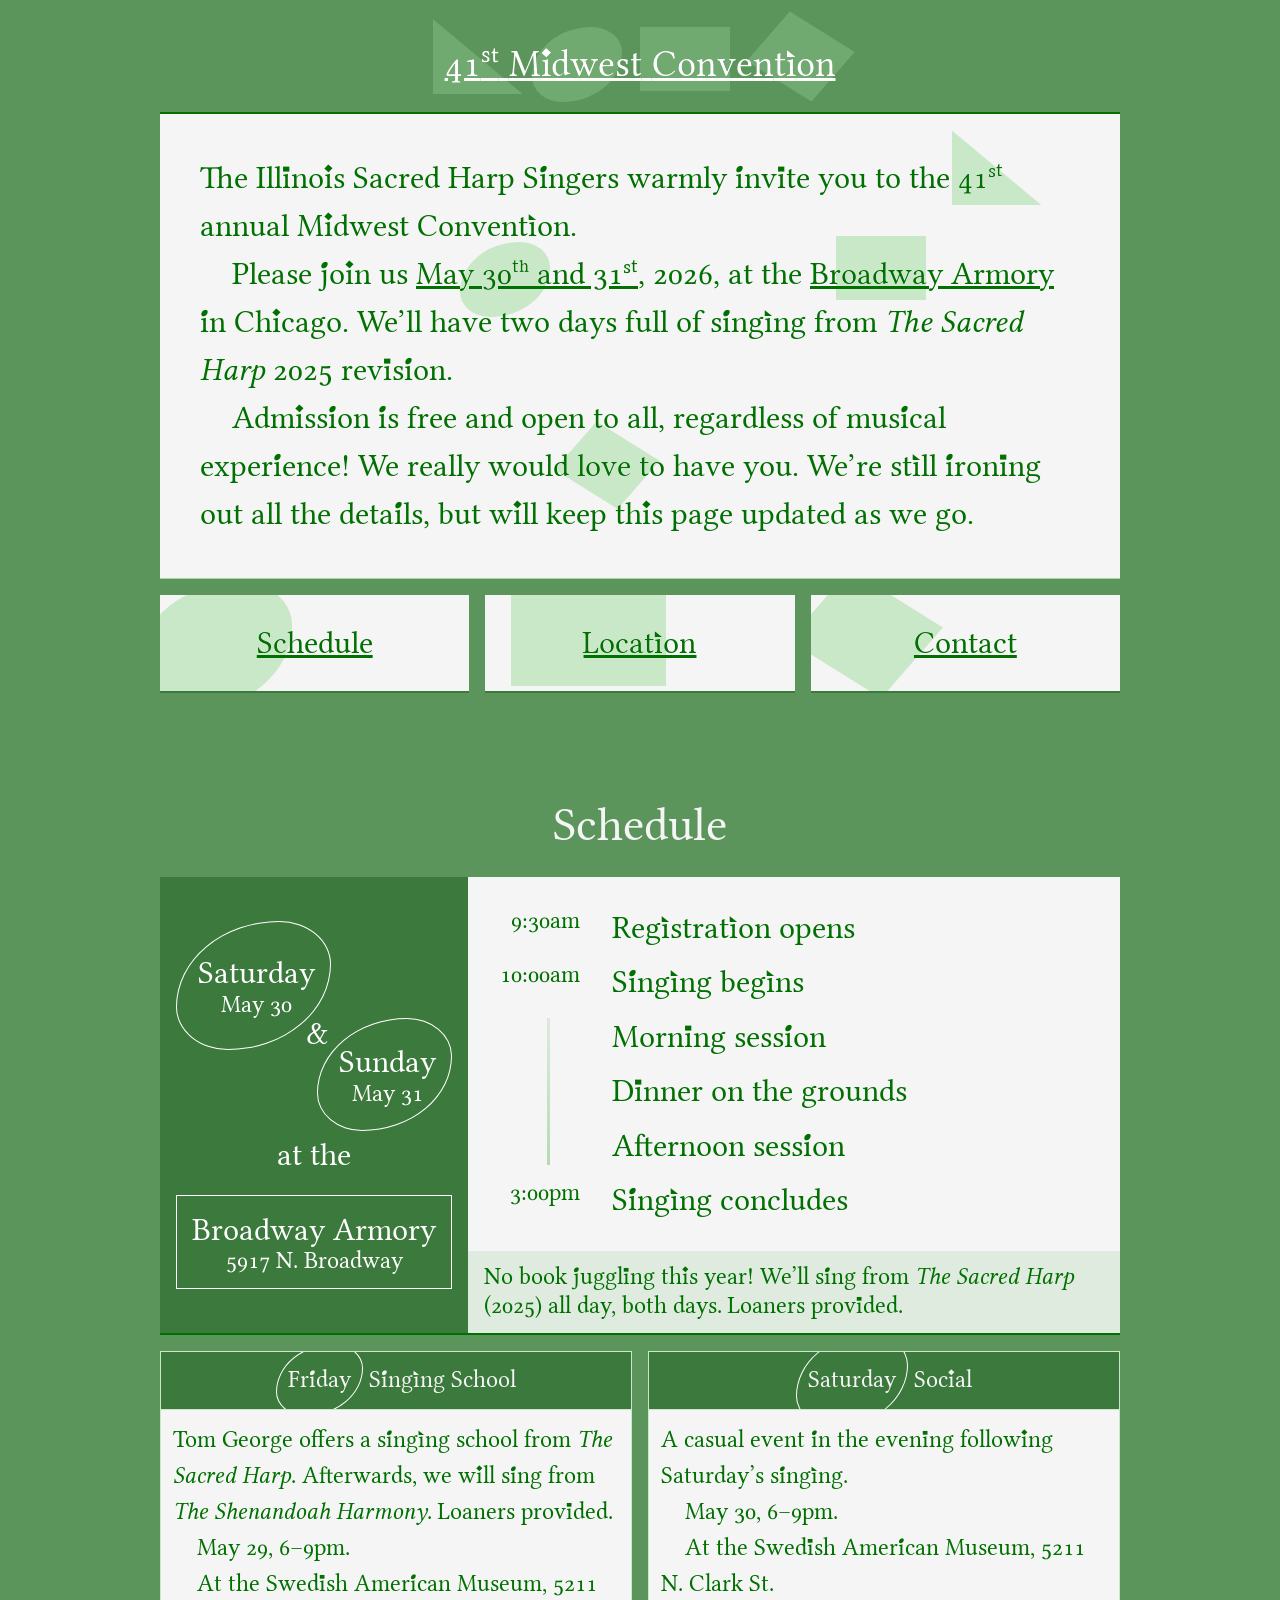
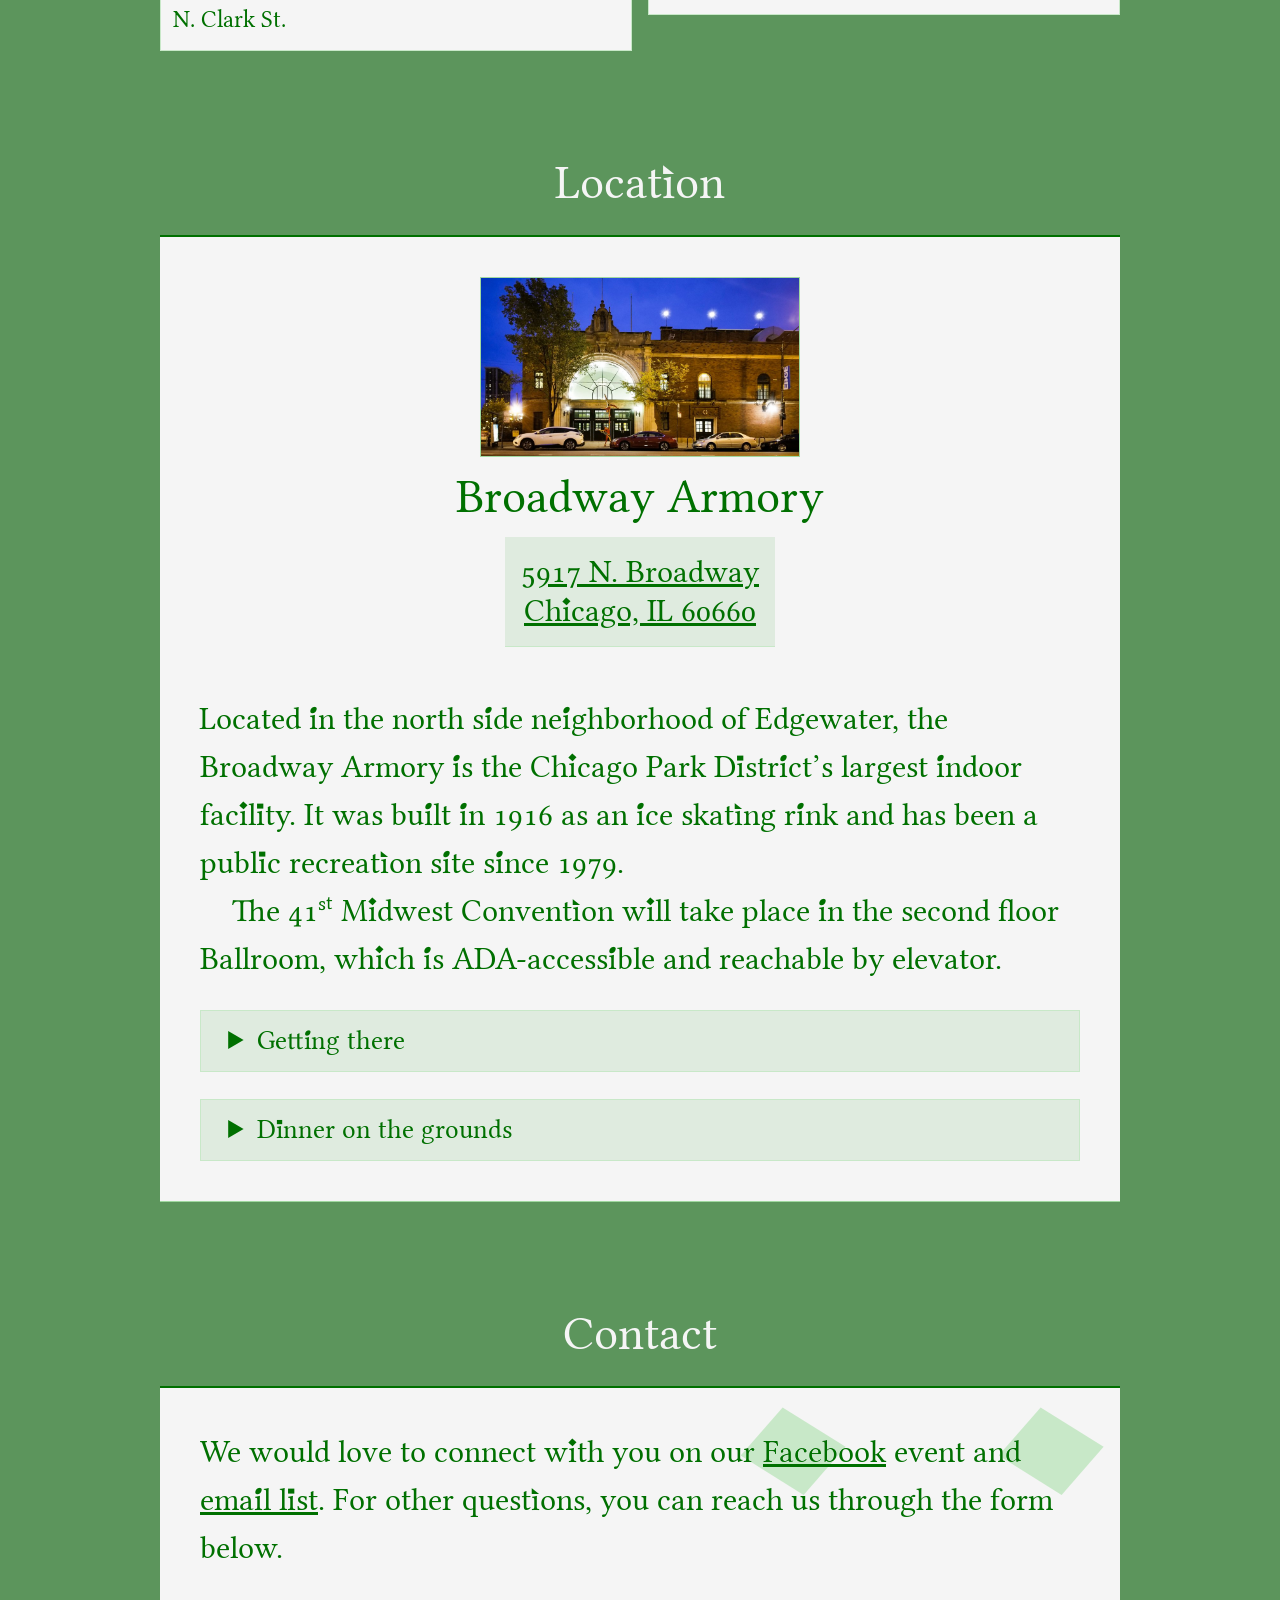
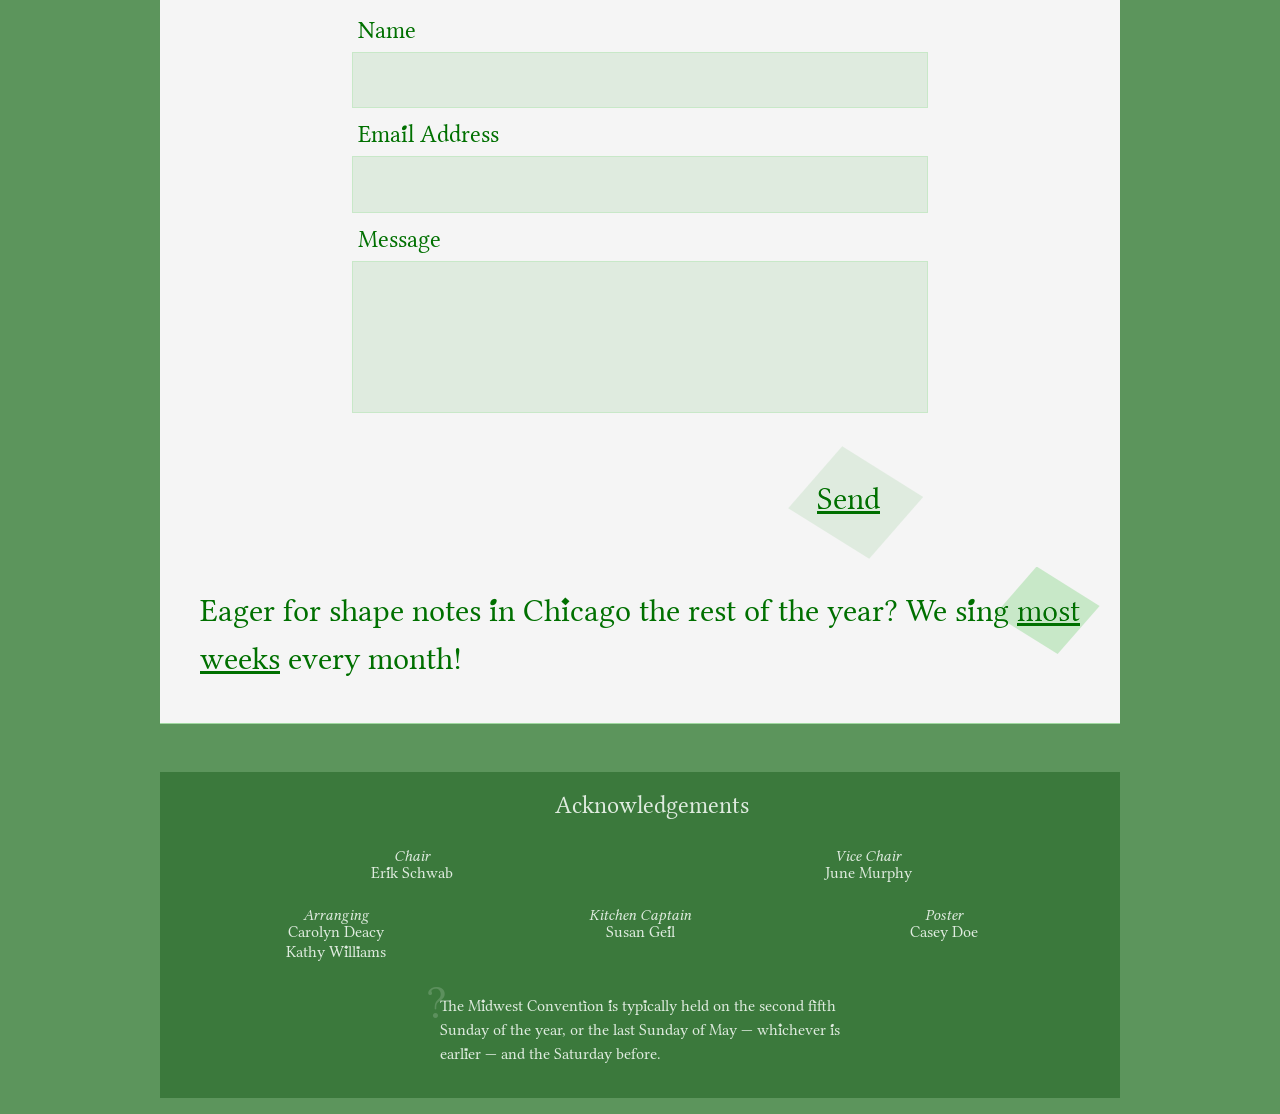
==== index.html @ 089ee208 "change title to button that restarts animation" ====
<!DOCTYPE html>
<html>
<head>
	<meta charset="utf-8">
	<meta name="viewport" content="width=device-width, initial-scale=1">
	<link rel="stylesheet" type="text/css" href="dist.css">
	<title>Midwest Sacred Harp Convention 2026</title>
	<link rel="preload" href="assets/ShapeLibertine.woff2" as="font">
	<link rel="icon" href="assets/favicon.svg">

	<meta name="description" content="Please join us May 30th and 31st, 2026, at the Broadway Armory in Chicago, for two full days of singing. We really would love to have you!" />

	<meta property="og:title" content="Midwest Sacred Harp Convention 2026" />
	<meta property="og:description" content="Please join us May 30th and 31st, 2026, at the Broadway Armory in Chicago, for two full days of singing. We really would love to have you!" />
	<meta property="og:image" content="assets/poster.jpg" />

	<meta name="twitter:card" content="summary" />
	<meta name="twitter:title" content="Midwest Sacred Harp Convention 2026" />
	<meta name="twitter:description" content="Please join us May 30th and 31st, 2026, at the Broadway Armory in Chicago, for two full days of singing. We really would love to have you!" />
	<meta name="twitter:image" content="assets/poster.jpg" />
</head>
<body>
	<header id="top">
		<button type="button"><h1><span class="fa">41<sup>st</sup></span> <span class="sol">Midwest</span> <span class="la">Conven</span><span class="mi">tion</span></h1></button>
	</header>

	<section id="intro">
		<p>The Illinois Sacred Harp Singers warmly invite you to the <span class="fa" style="animation-delay:1s">41<sup>st</sup> annual Midwest Convention</span>.</p>
		<p>Please join us <a href="#schedule">May <span class="sol" style="animation-delay:2s">30<sup>th</sup></span> and 31<sup>st</sup></a>, 2026, at the <a href="#location" class="la" style="animation-delay:3s">Broadway Armory</a> in Chicago. We’ll have two days full of singing from <em>The Sacred Harp</em> 2025 revision.</p>
		<p>Admission is free and open to all, regardless of musical experience! We really would <span class="mi" style="animation-delay:4s">love to have you</span>. We’re still ironing out all the details, but will keep this page updated as we go.</p>
	</section>

	<nav>
		<a href="#schedule" class="sol">Schedule</a>
		<a href="#location" class="la">Location</a>
		<a href="#contact" class="mi">Contact</a>
	</nav>

	<section class="clear" id="schedule">
		<h2>Schedule</h2>

		<article class="main-event">
			<header>
				<span class="sol">Saturday <time>May 30</time></span>
				<span class="inter">&</span>
				<span class="sol" style="margin-left:auto">Sunday <time>May 31</time></span>
				<span>at the</span> 
				<span class="la">Broadway Armory <address>5917 N. Broadway</address></span>
			</header>
			<div class="info">
				<div class="timeline">
					<time>9:30am</time>
					<div>Registration opens</div>
					<time>10:00am</time>
					<div>Singing begins </div>
					<div>Morning session</div>
					<div>Dinner on the grounds</div>
					<div>Afternoon session</div>
					<time>3:00pm</time>
					<div>Singing concludes</div>
				</div>
				<aside>
					No book juggling this year! We’ll sing from <em>The Sacred Harp</em> (2025) all day, both days. Loaners provided.
				</aside>
			</div>
		</article>

		<div class="mini-events">
			<article>
				<header>
					<h3 class="inner">
						<span class="sol">Friday</span> Singing School
					</h3>
				</header>
				<div class="info">
					<p>Tom George offers a singing school from <em>The Sacred Harp</em>. Afterwards, we will sing from <em>The Shenandoah Harmony</em>. Loaners provided.</p>
					<p>May 29, 6–9pm.</p> 
					<p>At the Swedish American Museum, 5211 N. Clark St.</p>
				</div>
			</article>

			<article>
				<header>
					<h3 class="inner">
						<span class="sol">Saturday</span> Social
					</h3>
				</header>
				<div class="info">
					<p>A casual event in the evening following Saturday’s singing.</p>
					<p>May 30, 6–9pm.
					<p>At the Swedish American Museum, 5211 N. Clark St.</p>
				</div>
			</article>
		</div>
	</section>
	
	<section class="clear" id="location"> 
		<h2>Location</h2>
	<section>
		<hgroup id="broadway-armory">
			<figure>
				<img src="assets/armory.jpg" alt="carved stone entryway is warmly lit on a summer night">
				<figcaption>Photo: Ren Y. on Yelp</figcaption>
			</figure>
			<h3>Broadway Armory</h3>
			<address>
				<a href="https://www.google.com/maps/place/Broadway+Armory+Park/@41.9896014,-87.6599148,18z/data=!4m6!3m5!1s0x880fd19dda8778a3:0x3d5b097e2f909c4a!8m2!3d41.9891929!4d-87.6598587!16s%2Fg%2F11fz3wfs9z!5m1!1e2?entry=ttu&g_ep=EgoyMDI2MDMyNC4wIKXMDSoASAFQAw%3D%3D" target="_blank">
					5917 N. Broadway<br>
					Chicago, IL 60660
				</a>
			</address>
		</hgroup>

		<p>Located in the north side neighborhood of Edgewater, the Broadway Armory is the Chicago Park District’s largest indoor facility. It was built in 1916 as an ice skating rink and has been a public recreation site since 1979.</p>
		<p>The 41<sup>st</sup> Midwest Convention will take place in the second floor Ballroom, which is ADA-accessible and reachable by elevator.</p>

		<details>
			<summary>Getting there</summary>
			<dl class="details-inner">
				<dt>Public Transit</dt>
				<dd>By ‘L’ train: take the Red Line to <a href="https://www.transitchicago.com/station/thor/" target="_blank">Thorndale</a>, on the same block as the Armory. All trains are ADA accessible, but the Thorndale station is not. The nearest accessible Red Line stations are at <a href="https://www.transitchicago.com/station/gran/" target="_blank">Granville</a> (½ mile north) and <a href="https://www.transitchicago.com/station/bryn/" target="_blank">Bryn Mawr</a> (½ mile south).</dd>
				<dd>By bus: the <a href="https://www.transitchicago.com/bus/36/" target="_blank">#36 Broadway</a> bus will drop you off right in front of the Armory, at Broadway & Thorndale. The <a href="https://www.transitchicago.com/bus/151/" target="_blank">#151 Sheridan</a> and <a href="https://www.transitchicago.com/bus/147/" target="_blank">#147 DLSD Express</a> stop ¼ mile away, at Sheridan & Thorndale.</dd>
				<dd>By Metra train: the <a href="https://metra.com/train-lines/stations/petersonridge" target="_blank">Peterson/Ridge station</a>, on the UP-N line, is 1 mile away from the Armory.</dd>
				<dd>By bike share: bicycles can be rented and returned at the <a href="https://divvybikes.com/" target="_blank">Divvy</a> station immediately outside the Armory.</dd>
				<dd>Information about fares and schedules is available at the <a href="https://www.transitchicago.com/howto/pay-for-your-fare/" target="_blank">CTA website</a>.</dd>
			</dl>
		</details>
		<details>
			<summary>Dinner on the grounds</summary>
			<div class="details-inner">
				<p>“Dinner on the grounds” is the potluck lunch that sustains us in body and spirit for a full day of singing. Local singers, please bring a dish to share if you are able! There is a small kitchen in the Armory for heating dishes, but refrigeration may be limited.</p>
				<p>We will have throat-soothing tea and energizing coffee on hand during our singing sessions as well.</p>
			</div>
		</details>
		</section>
	</section>

	<section class="clear" id="contact"> 
		<h2>Contact</h2>
	<section>
		<p>We would love to connect with you on our <a class="mi" href="https://www.facebook.com/events/1497862178567369/" target="_blank">Facebook</a> event and <a class="mi" href="https://lists.uchicago.edu/web/subscribe/shapenote?previous_action=info" target="_blank">email list</a>. For other questions, you can reach us through the form below.</p>

		<form name="contact" method="POST" netlify>
		<label for="contact-name">Name</label> 
		<input id="contact-name" type="text" name="name" required placeholder="" />
		<label for="contact-email">Email Address</label> 
		<input id="contact-email" type="email" name="email" required placeholder="" />
		<label for="contact-message">Message</label>
		<textarea id="contact-message" name="message" required rows="3" placeholder=""></textarea>
		<button class="mi" type="submit">Send</button>
		</form>

		<p>Eager for shape notes in Chicago the rest of the year? We sing <a class="mi" href="https://shape-note.uchicago.edu/" target="_blank">most weeks</a> every month!</p>
	</section>
	</section>

	<footer>
		<h2>Acknowledgements</h2>
		<ul>
			<li>
				<h3>Chair</h3>
				<span>Erik Schwab</span>
			</li>
			<li>
				<h3>Vice Chair</h3>
				<span>June Murphy</span>
			</li>
		</ul>
		<ul>
			<li>
				<h3>Arranging</h3>
				<span>Carolyn Deacy</span>
				<span>Kathy Williams</span>
			</li>
			<li>
				<h3>Kitchen Captain</h3>
				<span>Susan Geil</span>
			</li>
			<li>
				<h3>Poster</h3>
				<span>Casey Doe</span>
			</li>
		</ul>
		<p>The Midwest Convention is typically held on the second fifth Sunday of the year, or the last Sunday of May — whichever is earlier — and the Saturday before.</p>
	</footer>
	<script>
		const title = document.querySelector("#top button")
		const intro = document.querySelector("#intro")
		const introAnimations = intro.getAnimations({ subtree: true })

		title.addEventListener("click", (_) => {
			introAnimations.forEach(animation => {
				animation.cancel()
				animation.play()
			})
		})
	</script>
</body>
</html>
---- dist.css ----
@font-face{font-family:Shape Libertine;src:url(assets/ShapeLibertine.woff2)format("woff2");font-weight:400;font-style:normal;font-display:block}@font-face{font-family:Shape Libertine;src:url(assets/subset-LibertinusSerif-Italic.woff2)format("woff2");font-weight:400;font-style:italic;font-display:block}*,:before,:after{box-sizing:border-box;scroll-margin-block:1rem}html{--a-root:#007000;--a-moss:#5c955c;--b-mint:#c8e8c8;--b-glow:#a0d8a0;--b-sage:#dfebdf;--c-mint:#70aa70;--c-glow:#88c788;--c-sage:#3b793c;color:var(--a-root);--color:var(--b-mint);--b:2px;background-color:var(--a-moss);font-feature-settings:"onum" on, "liga" on, "shps" on;font-family:Shape Libertine,Linux Libertine,Libertinus,Palatino,Georgia,Times New Roman,Times,serif;font-size:100%;line-height:1.5}body{min-height:100vh;margin:0 auto;padding:.5em;font-size:max(1.5rem,min(1.4vw + 1rem,2rem))}section{border-top:var(--b) solid var(--a-root);border-bottom:1px solid var(--b-glow);background:#f5f5f5;max-width:10in;margin:.5em auto;padding:max(1rem,min(5vw,2.5rem));display:block}section.clear{background:0 0;border:none;padding:0}section.clear h2{text-align:center;color:#f5f5f5;margin:2em 0 1rem;padding:0}header#top{text-align:center;color:#fff;--color:var(--c-mint);max-width:10in;margin:.5em auto;font-size:1.2em}header#top a{text-decoration:none}header#top h1:hover{--color:var(--c-mint)}header#top a:focus{--color:var(--c-glow)}header#top span:hover{--color:var(--c-glow)}header#top :is(.fa,.sol,.la,.mi):before{mix-blend-mode:lighten;width:5ch}header#top .fa:before{top:-.6em;left:-.3em}header#top .sol:before{left:.6em}header#top .la:before{top:-.4em;left:-.3em}header#top .mi:before{width:6ch;top:-.8em;left:-.7em}sup{vertical-align:baseline;font-feature-settings:"sups" on;font-size:1em}nav{flex-wrap:wrap;gap:.5em;max-width:10in;margin:.5em auto;display:flex}nav a{text-align:center;border-bottom:var(--b) solid var(--c-sage);background:#f5f5f5;flex:1 0 6em;padding:.75em;transition:background 1s;overflow:hidden}nav a:hover{background:var(--b-mint)}nav a:focus{background:var(--b-mint)}nav a:is(.fa,.sol,.la,.mi):before{width:50%}p{margin:0}p+:is(p){text-indent:1em}a,a:visited{color:inherit}:is(a,span,h1,h2,button):is(:focus,:hover){--color:var(--b-glow)}h1{cursor:pointer;margin:0;font-size:1em;font-weight:400}h2{margin:0;padding-left:1em;font-size:1.5em;font-weight:400}h2.la:before{left:-.2em}h3{margin:0;font-size:1.5em;font-weight:400;line-height:1}h3.inner{margin:0;font-size:1em}hgroup{text-align:center;grid-template-columns:auto;justify-items:center;gap:.5em 1.5em;margin-bottom:1.5em;display:grid}figure{height:100%;margin:0;position:relative}figure img{border:1px solid var(--b-glow);object-fit:cover;width:100%;max-width:10em;height:100%;display:block}figcaption{background:color-mix(in lab, var(--c-sage) 75%, transparent);color:#f5f5f5;opacity:0;padding:.5em;font-size:.75em;line-height:1.2;transition:opacity 1s;position:absolute;top:0;bottom:0;left:0;right:0}figure:hover :is(figcaption){opacity:1}figure:focus :is(figcaption){opacity:1}@media (min-width:36rem){hgroup{grid-template-columns:auto}}.fa,.sol,.la,.mi{position:relative}:is(.fa,.sol,.la,.mi):before{content:"";aspect-ratio:1.2;pointer-events:none;mix-blend-mode:darken;opacity:0;width:6ch;animation:1s forwards opacity-in;animation-delay:inherit;background:var(--color);transition:background .5s;position:absolute;top:-.8em;left:-.7em}.fa:before{clip-path:polygon(0 100%,0 0,100% 100%,0 100%,var(--b) calc(100% - var(--b)),calc(100% - var(--b)/tan(19deg)) calc(100% - var(--b)),var(--b) calc(var(--b)/tan(24deg)),var(--b) calc(100% - var(--b)));clip-path:polygon(0 100%,0 0,100% 100%,0 100%);top:-.9em;left:-.2em}.sol:before{border-radius:100% 50%;top:-.4em}.la:before{aspect-ratio:1.4;top:-.6em;left:.8em}.mi:before{width:7ch;clip-path:polygon(40% 0,100% 45%,60% 100%,0 55%,40% 0, 40% var(--b), var(--b) 55%, 60% calc(100% - var(--b)), calc(100% - var(--b)) 45%, 40% var(--b));clip-path:polygon(40% 0,100% 45%,60% 100%,0 55%,40% 0)}@keyframes opacity-in{0%{opacity:0}to{opacity:1}}dl{margin:0}dt{font-style:italic}dd{margin-left:.25em;border-left:.25em solid var(--b-mint);margin-top:.25em;margin-bottom:.5em;padding-left:.5em}dl ul{font-size:.75em;list-style:none}hgroup address{background:var(--b-sage);border-bottom:1px solid var(--b-mint);max-width:max-content;margin-left:-.3em;margin-right:-.3em;padding:.5em;line-height:1.2}address{margin:0;font-style:normal}summary{background:var(--b-sage);cursor:pointer;padding:.5em 1em;line-height:1.2}[open] :is(summary){border-bottom:1px solid var(--b-mint)}details{border:1px solid var(--b-mint);margin-top:1em;font-size:85%}.details-inner{padding:.5em}aside{text-indent:0;background:var(--b-sage);border-bottom:1px solid var(--b-mint);max-width:5in;margin:.5em .5em .5em 1.5em;padding:.5em;font-size:.75em;line-height:1.2}aside p{text-indent:0}aside p+:is(aside p){margin-top:.5em}footer{max-width:10in;color:var(--b-sage);background:var(--c-sage);margin:3em auto 0;padding:1em max(1.5rem,min(5vw,3rem));font-size:1rem}footer h2{text-align:center;font-size:1.5em}footer h3{margin:0;font-size:1em;font-style:italic}footer ul{flex-wrap:wrap;justify-content:space-around;gap:1.5em 3em;margin:1.5em 0 0;padding:0;list-style:none;display:flex}footer li{text-align:center;flex:1 0 8em;line-height:1.2}footer li span{display:block}footer p{text-indent:0;max-width:25em;margin:2em auto 1em;position:relative}footer p:before{content:"?";opacity:.2;font-size:3em;line-height:1;position:absolute;top:-.3em;left:-.3em}.mini-events{background:0 0;border:none;flex-wrap:wrap;align-items:start;gap:1rem;padding:0;font-size:75%;display:flex}.mini-events article{border:1px solid var(--b-mint);background:#f5f5f5;flex:1 0 15rem}.mini-events header{background:var(--c-sage);border-bottom:1px solid var(--b-mint);color:#f5f5f5;justify-content:center;align-items:center;height:2lh;padding:.5em;line-height:1.2;display:flex;overflow:hidden}.mini-events .info{padding:.5em}.main-event{background:var(--c-sage);border-bottom:var(--b) solid var(--a-root);flex-flow:column wrap;align-items:center;gap:0;max-width:10in;margin:1rem auto;display:flex}.main-event header{flex:0 1 max-content;text-align:center;color:#fff;padding:1rem}.main-event header .sol{padding-left:1.4ch}.main-event .info{background:#f5f5f5;flex:2 0 auto}.main-event aside{max-width:unset;border-bottom:none;margin:0;padding-left:1rem;padding-right:1rem}:is(.mini-events,.main-event) .inter{line-height:1}:is(.mini-events,.main-event) .fa{border:1px solid #fff;flex-direction:column;justify-content:center;width:fit-content;padding:1ch;line-height:1.2;display:inline-flex}:is(.mini-events,.main-event) .fa:before{display:none}.main-event :is(:is(.mini-events,.main-event) .fa):last-of-type{margin-top:.5em}:is(.mini-events,.main-event) .sol{border:1px solid #fff;flex-direction:column;justify-content:center;width:fit-content;padding:1ch;line-height:1.2;display:inline-flex}:is(.mini-events,.main-event) .sol:before{display:none}.main-event :is(:is(.mini-events,.main-event) .sol):last-of-type{margin-top:.5em}:is(.mini-events,.main-event) .la{border:1px solid #fff;flex-direction:column;justify-content:center;width:fit-content;padding:1ch;line-height:1.2;display:inline-flex}:is(.mini-events,.main-event) .la:before{display:none}.main-event :is(:is(.mini-events,.main-event) .la):last-of-type{margin-top:.5em}:is(.mini-events,.main-event) .mi{border:1px solid #fff;flex-direction:column;justify-content:center;width:fit-content;padding:1ch;line-height:1.2;display:inline-flex}:is(.mini-events,.main-event) .mi:before{display:none}.main-event :is(:is(.mini-events,.main-event) .mi):last-of-type{margin-top:.5em}:is(.mini-events,.main-event) .sol{aspect-ratio:1.2;border-radius:100% 50%}:is(.mini-events,.main-event) time{font-size:75%;line-height:1}:is(.mini-events,.main-event) address{font-size:75%;line-height:1}.timeline{grid-template-columns:min-content 1fr;gap:.5em 1em;padding:1em;display:grid}.timeline>*{grid-column:2;line-height:1.2}.timeline>time{text-align:right;grid-column:1}.timeline:after{content:"";background:linear-gradient(#dceadc,#b3dbb3);grid-area:3/1/6;justify-self:end;width:3px;margin-right:2ch}@media (min-width:40rem){.main-event{flex-direction:row}.main-event header :is(.fa,.sol,.la,.mi){display:flex}.main-event header :is(.fa,.sol,.la,.mi):last-child{margin-top:0}.main-event .inter{margin-top:-1em;margin-bottom:-1em;margin-left:.2em;display:block}.main-event .info{flex-basis:20rem}}form{max-width:6in;margin:1em auto 2em}label{padding-left:.4rem;padding-right:.4rem;font-size:75%}input,textarea{font:inherit;color:inherit;border:1px solid var(--b-mint);background:var(--b-sage);resize:none;border-radius:0;width:100%;padding:.2rem .4rem;transition:background 1s,border-color 1s}:is(input,textarea):hover{border-color:var(--c-glow);background:var(--b-mint)}:is(input,textarea):focus{border-color:var(--c-glow);background:var(--b-mint)}:is(input,textarea):valid{border-color:var(--c-glow)}:is(input,textarea):invalid:not(:focus):not(:-ms-placeholder-shown){border:1px dashed var(--c-glow)}:is(input,textarea):invalid:not(:focus):not(:placeholder-shown){border:1px dashed var(--c-glow)}button{font:inherit;color:inherit;cursor:pointer;background:0 0;border:none;padding:0;text-decoration:underline;display:block}:invalid~:is(button){--color:var(--b-sage)}:invalid:has(~button:is(:hover,:focus)){background-color:var(--b-mint)}button.mi:before{width:9ch;top:-.9em;left:-.9em}button[type=submit]{margin:1.5em 1.5em 1.5em auto}button[type=button]{margin-left:auto;margin-right:auto}
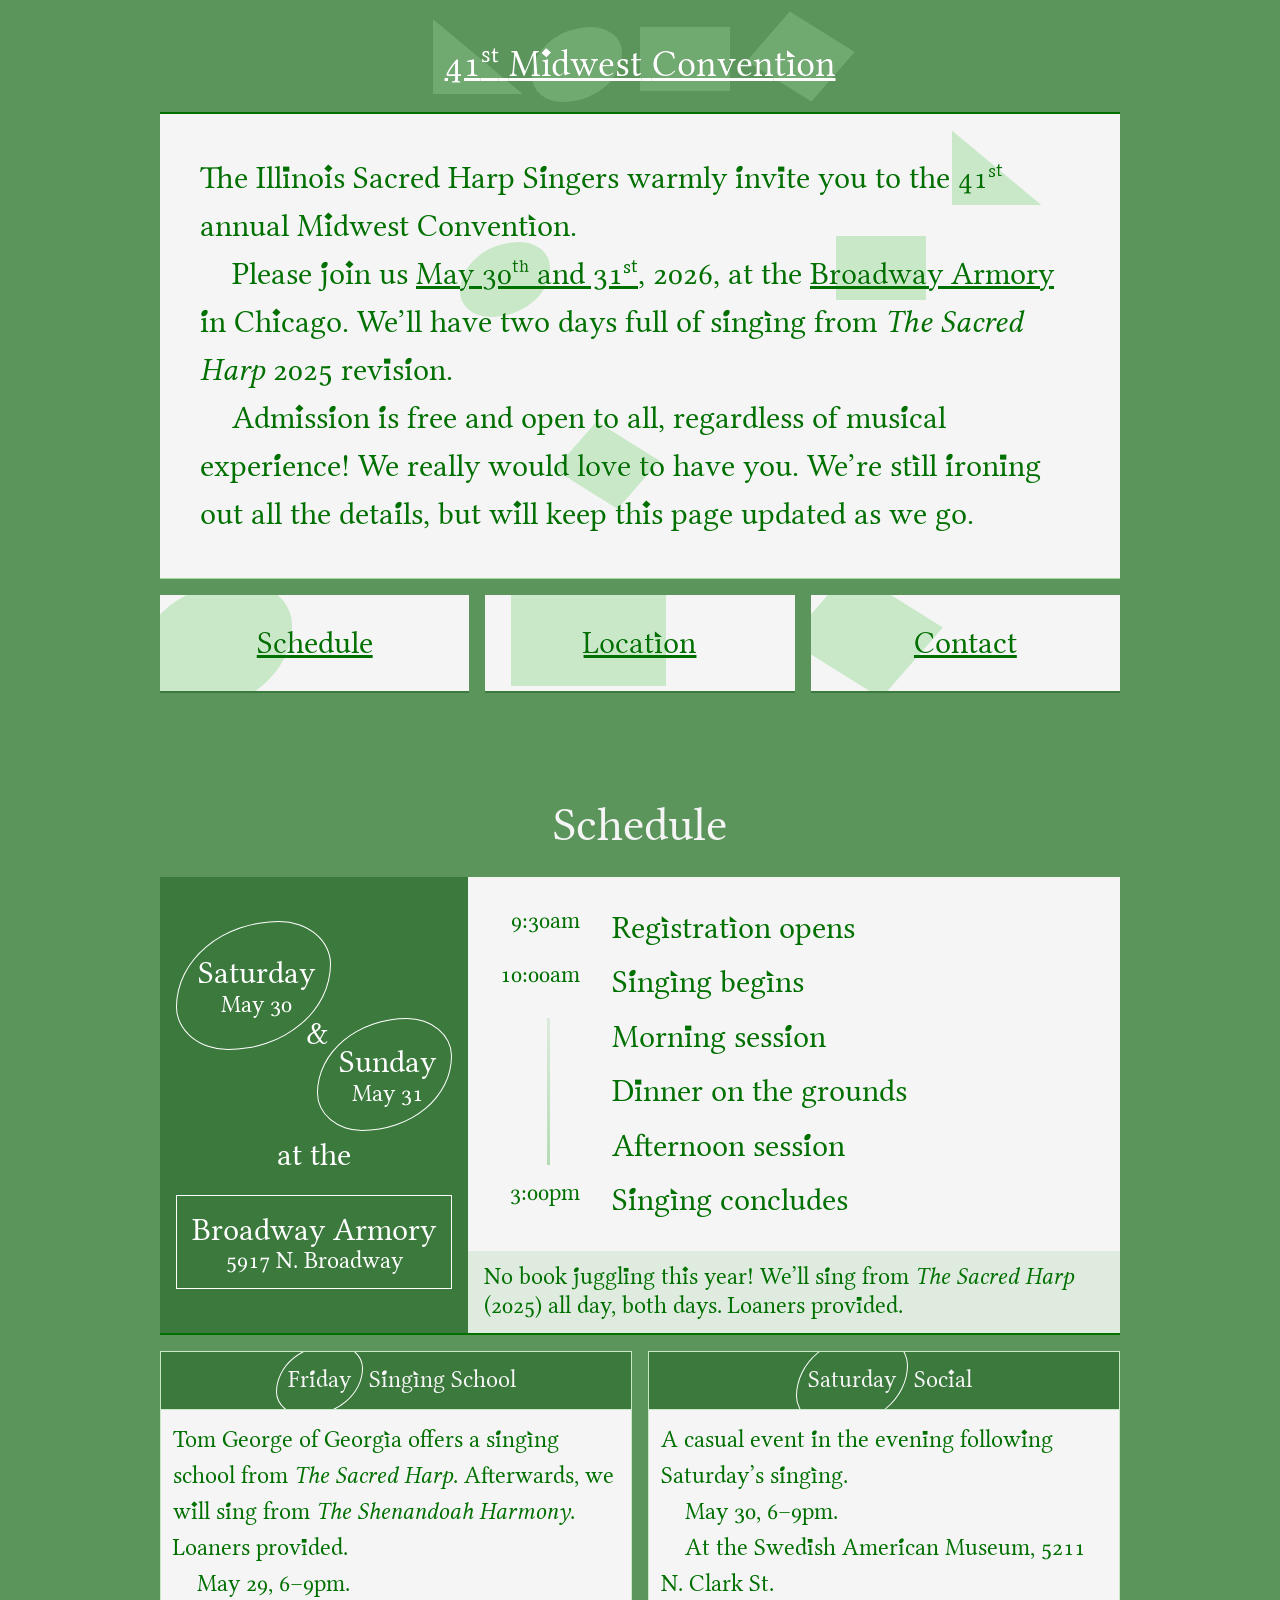
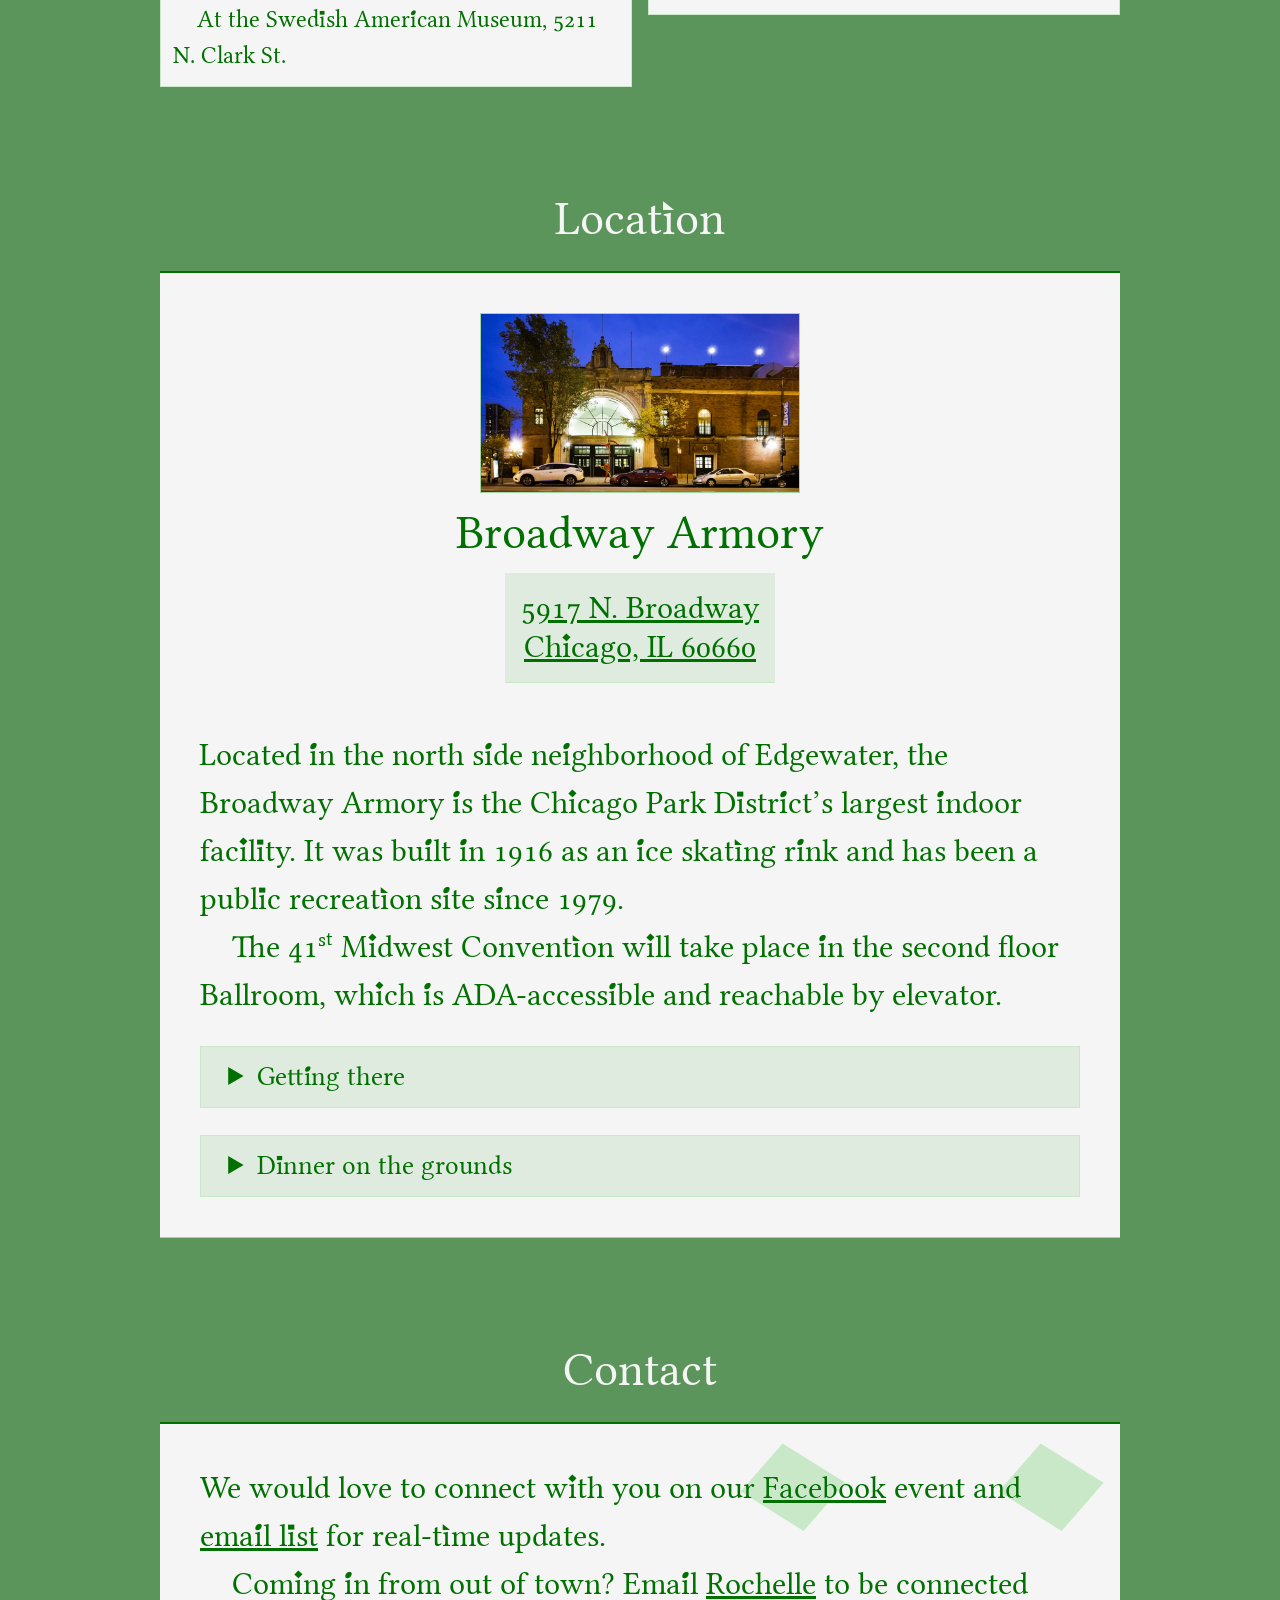
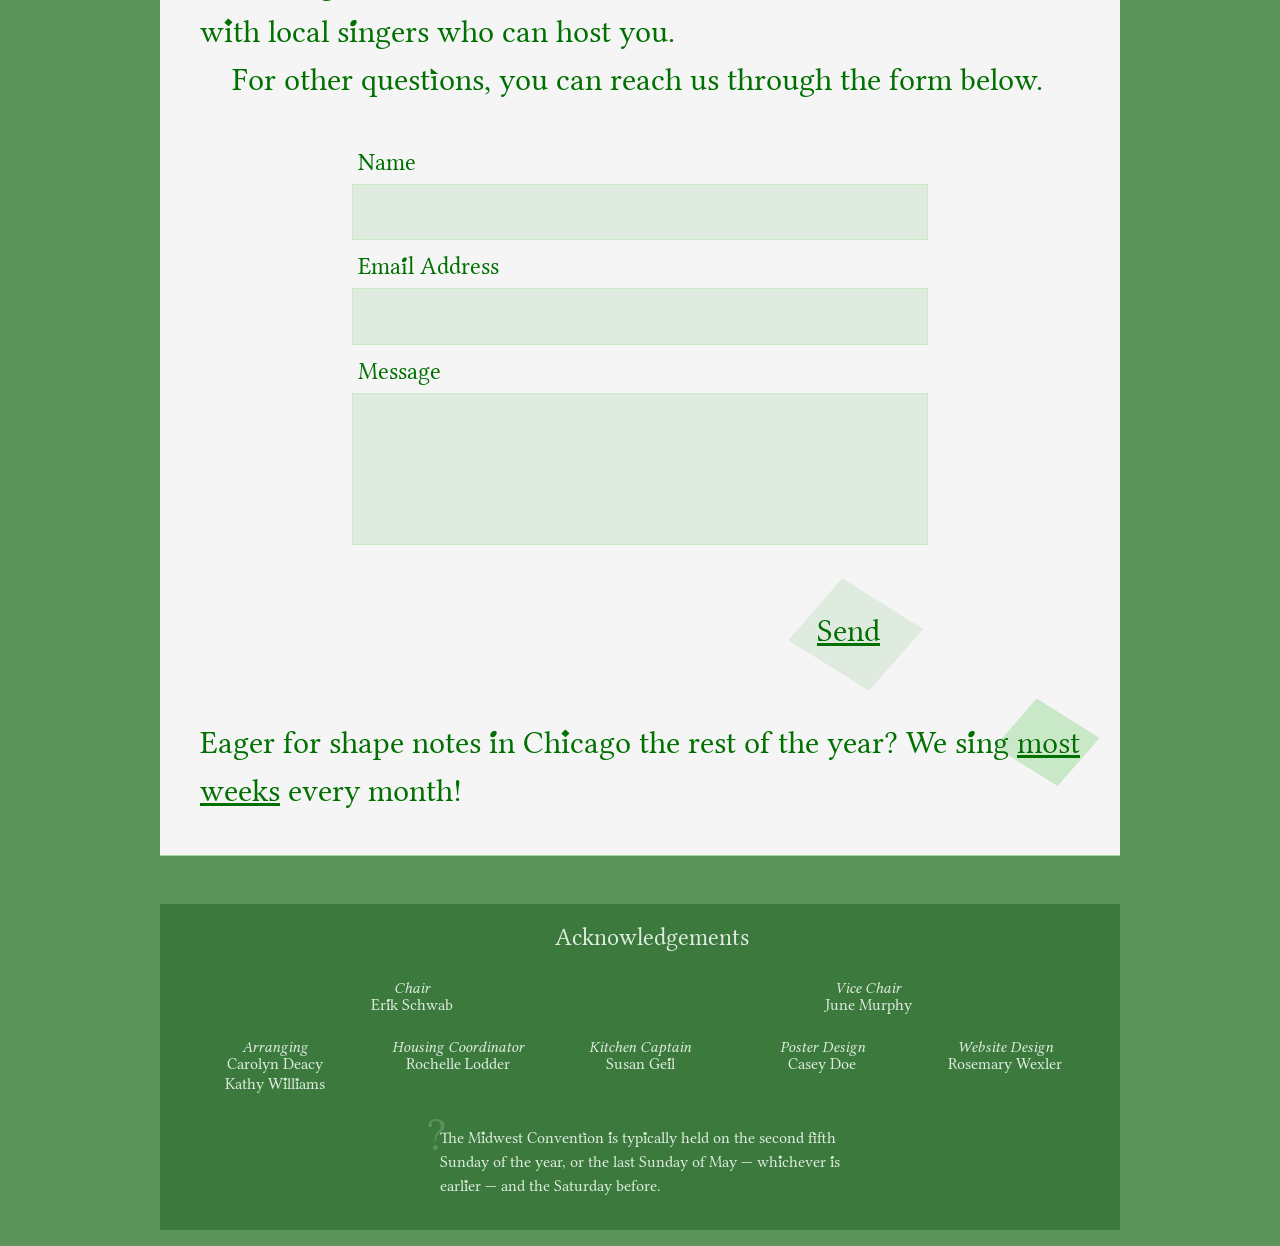
==== commit e62adb95: "add Rochelle's info" ====
--- a/index.html
+++ b/index.html
@@ -73,7 +73,7 @@
 					</h3>
 				</header>
 				<div class="info">
-					<p>Tom George offers a singing school from <em>The Sacred Harp</em>. Afterwards, we will sing from <em>The Shenandoah Harmony</em>. Loaners provided.</p>
+					<p>Tom George of Georgia offers a singing school from <em>The Sacred Harp</em>. Afterwards, we will sing from <em>The Shenandoah Harmony</em>. Loaners provided.</p>
 					<p>May 29, 6–9pm.</p> 
 					<p>At the Swedish American Museum, 5211 N. Clark St.</p>
 				</div>
@@ -138,7 +138,9 @@
 	<section class="clear" id="contact"> 
 		<h2>Contact</h2>
 	<section>
-		<p>We would love to connect with you on our <a class="mi" href="https://www.facebook.com/events/1497862178567369/" target="_blank">Facebook</a> event and <a class="mi" href="https://lists.uchicago.edu/web/subscribe/shapenote?previous_action=info" target="_blank">email list</a>. For other questions, you can reach us through the form below.</p>
+		<p>We would love to connect with you on our <a class="mi" href="https://www.facebook.com/events/1497862178567369/" target="_blank">Facebook</a> event and <a class="mi" href="https://lists.uchicago.edu/web/subscribe/shapenote?previous_action=info" target="_blank">email list</a> for real-time updates. </p>
+		<p>Coming in from out of town? Email <a href="mailto:rclodder@gmail.com">Rochelle</a> to be connected with local singers who can host you.</p>
+		<p>For other questions, you can reach us through the form below.</p>
 
 		<form name="contact" method="POST" netlify>
 		<label for="contact-name">Name</label> 
@@ -173,12 +175,20 @@
 				<span>Kathy Williams</span>
 			</li>
 			<li>
+				<h3>Housing Coordinator</h3>
+				<span>Rochelle Lodder</span>
+			</li>
+			<li>
 				<h3>Kitchen Captain</h3>
 				<span>Susan Geil</span>
 			</li>
 			<li>
-				<h3>Poster</h3>
+				<h3>Poster Design</h3>
 				<span>Casey Doe</span>
+			</li>
+			<li>
+				<h3>Website Design</h3>
+				<span>Rosemary Wexler</span>
 			</li>
 		</ul>
 		<p>The Midwest Convention is typically held on the second fifth Sunday of the year, or the last Sunday of May — whichever is earlier — and the Saturday before.</p>
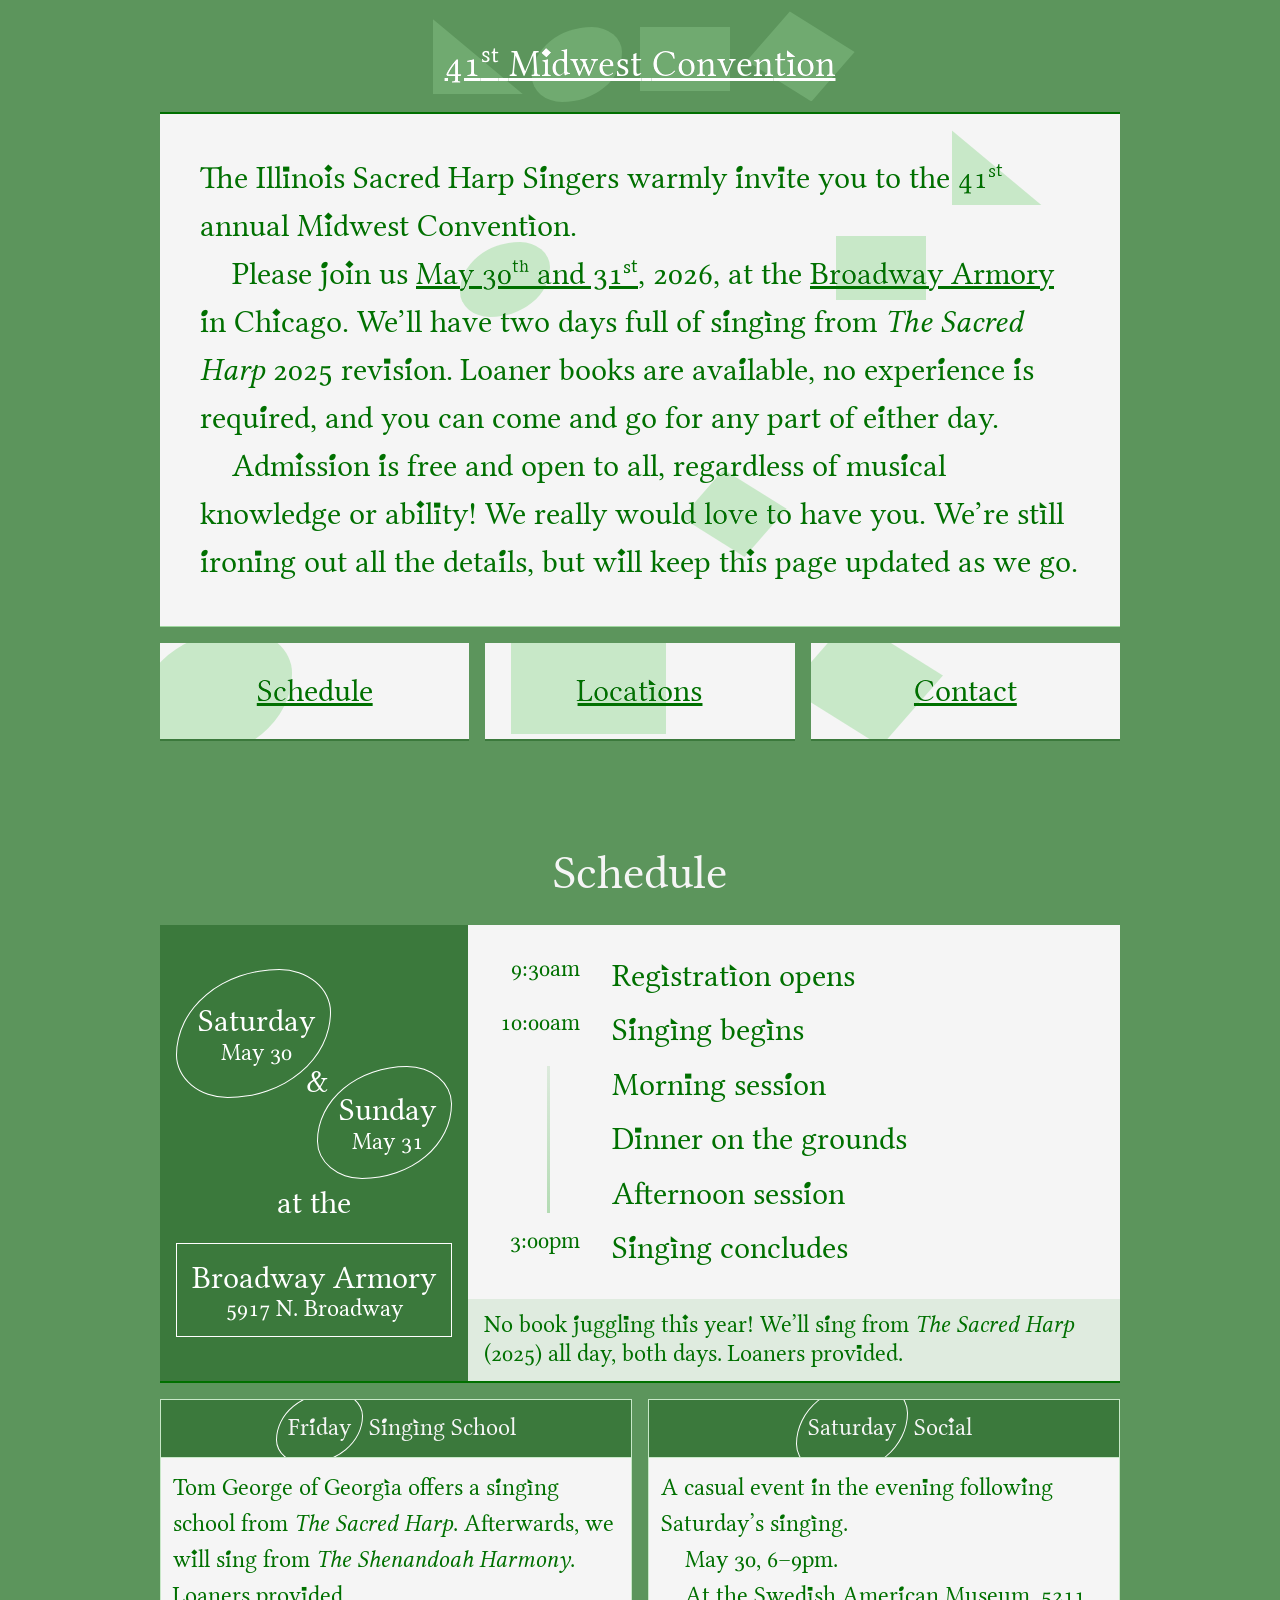
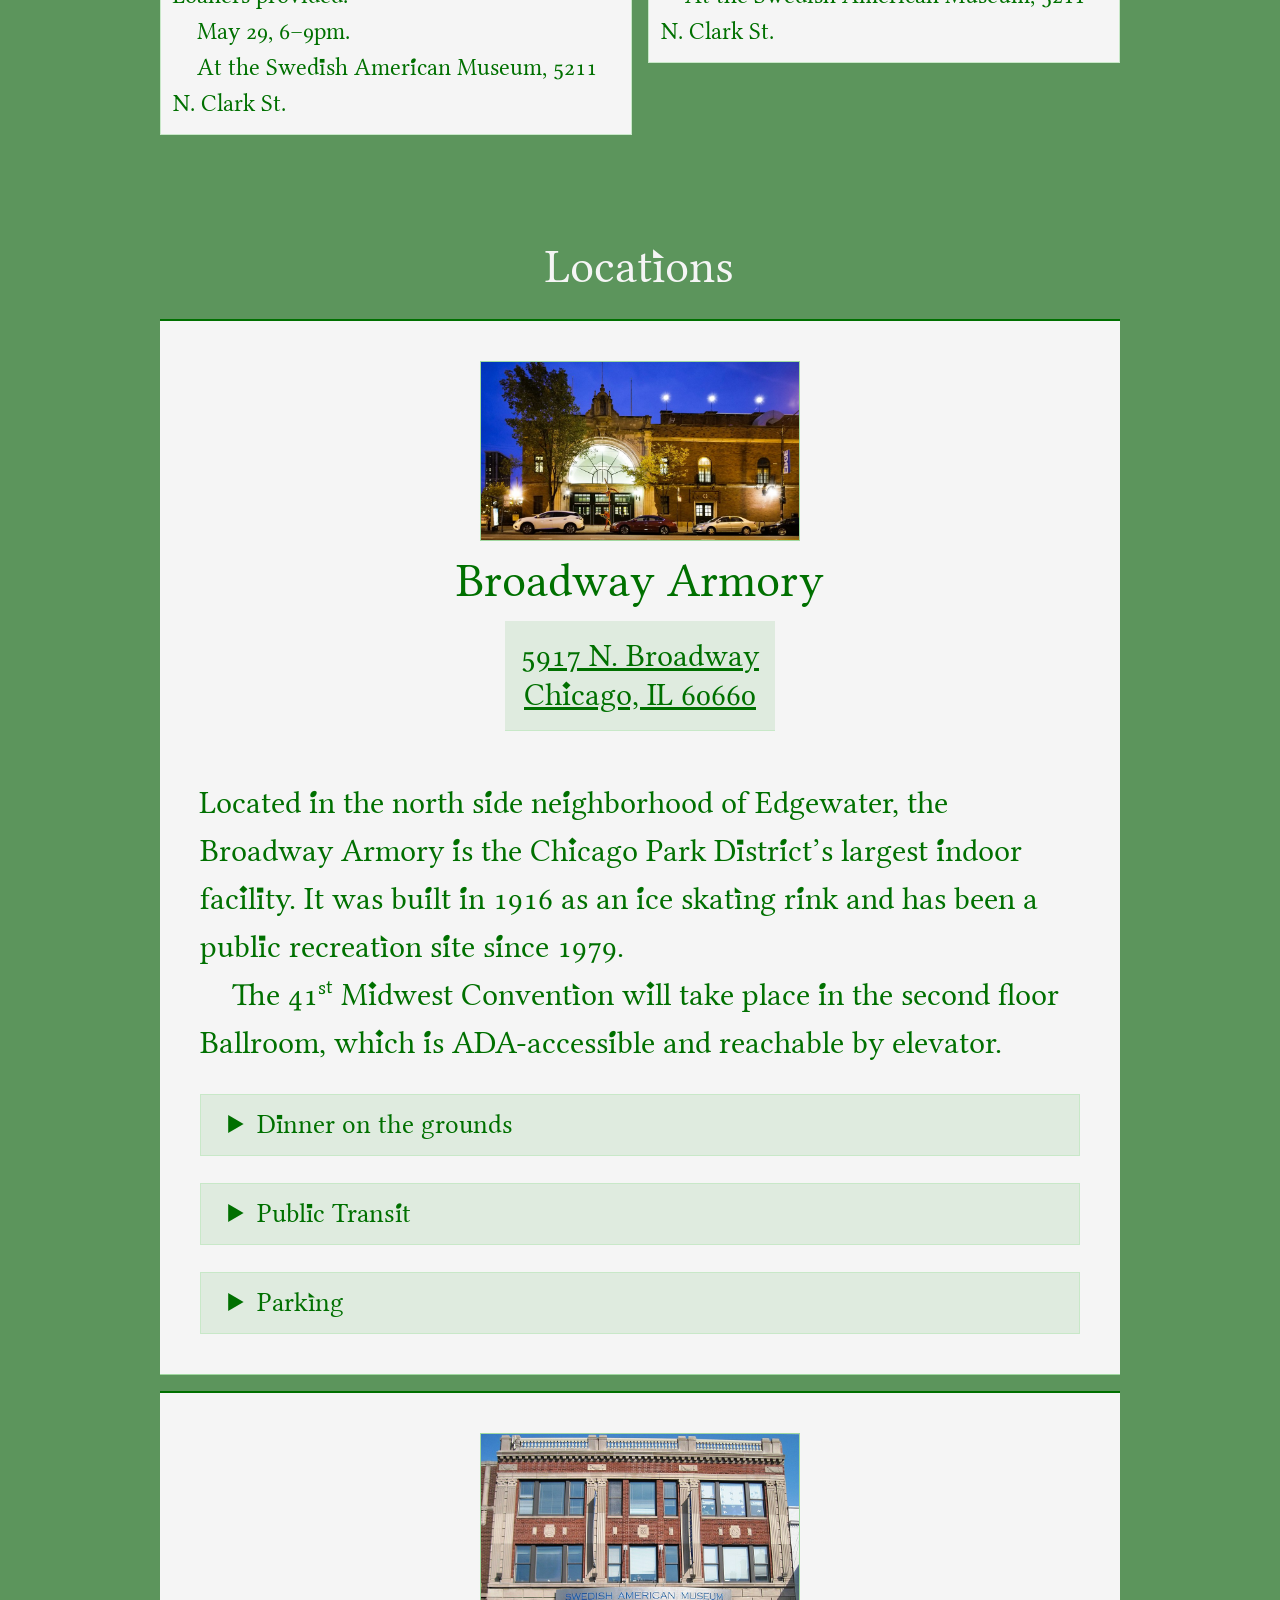
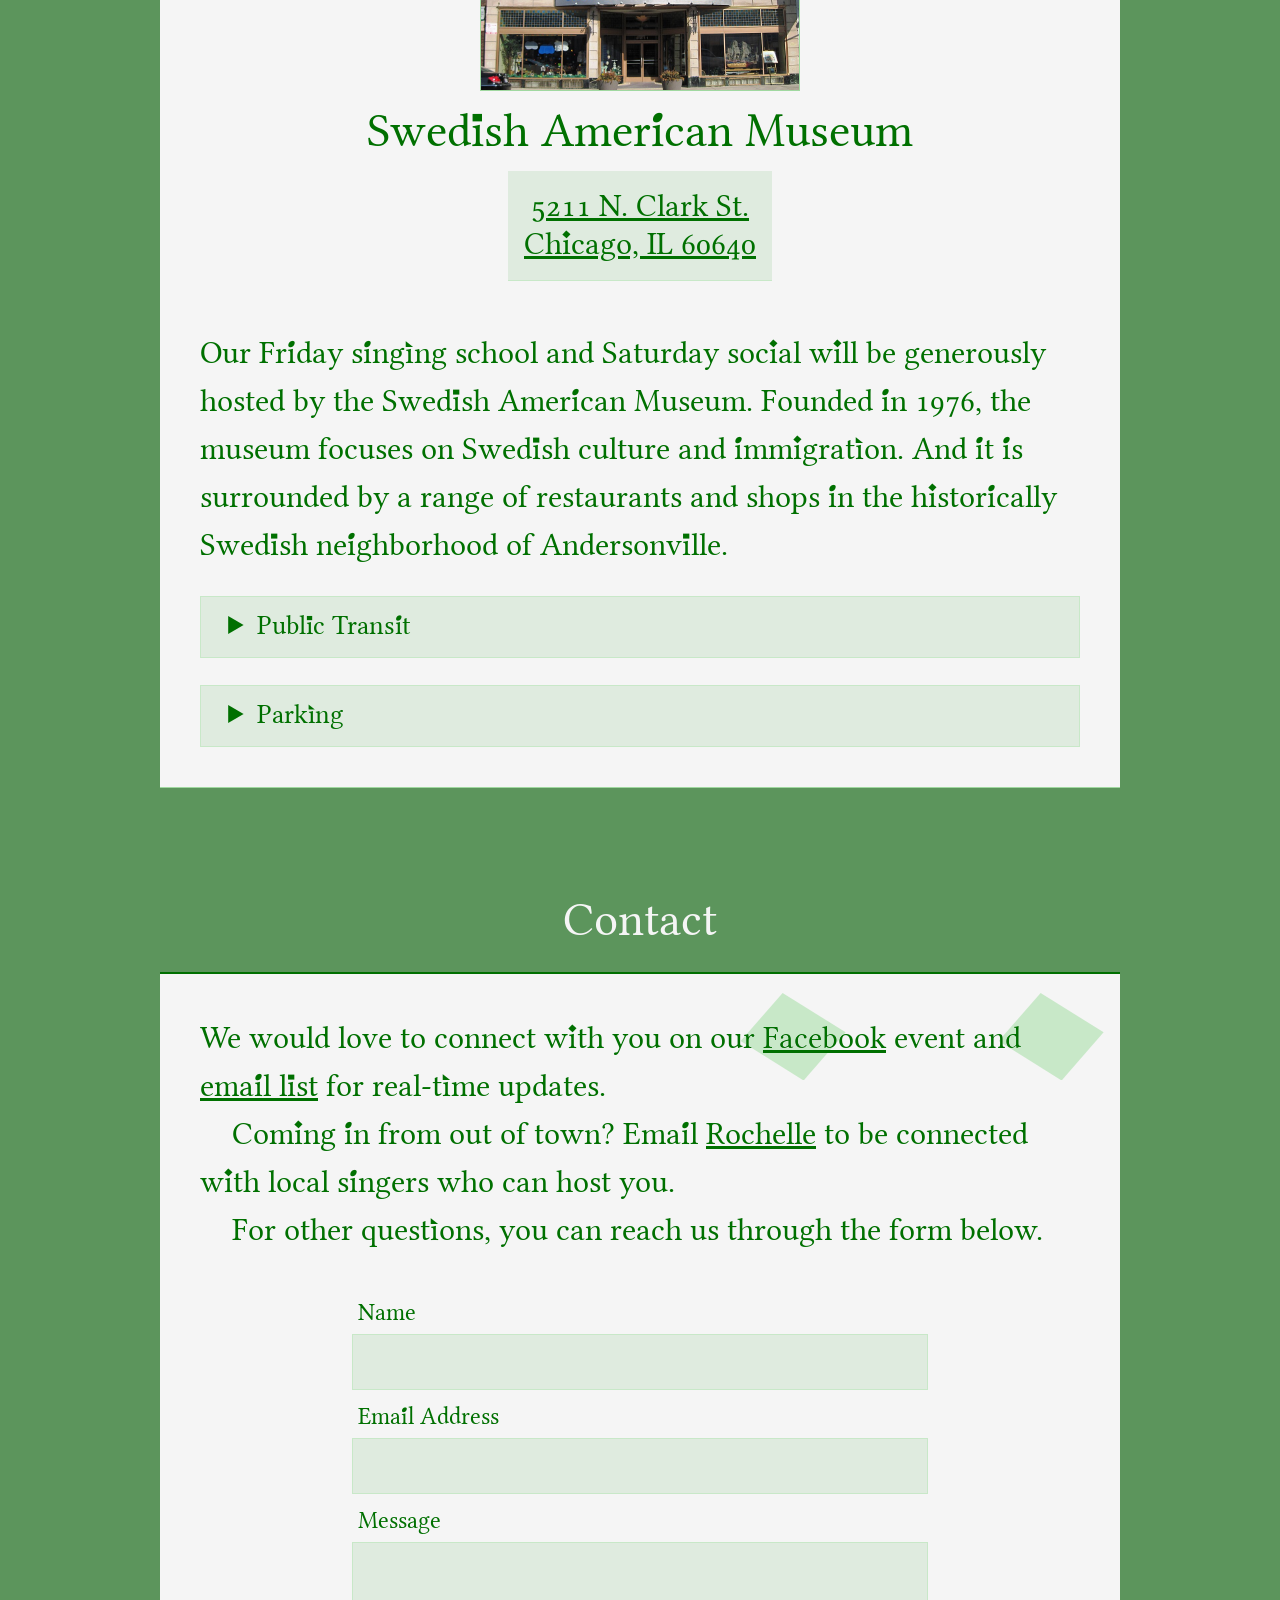
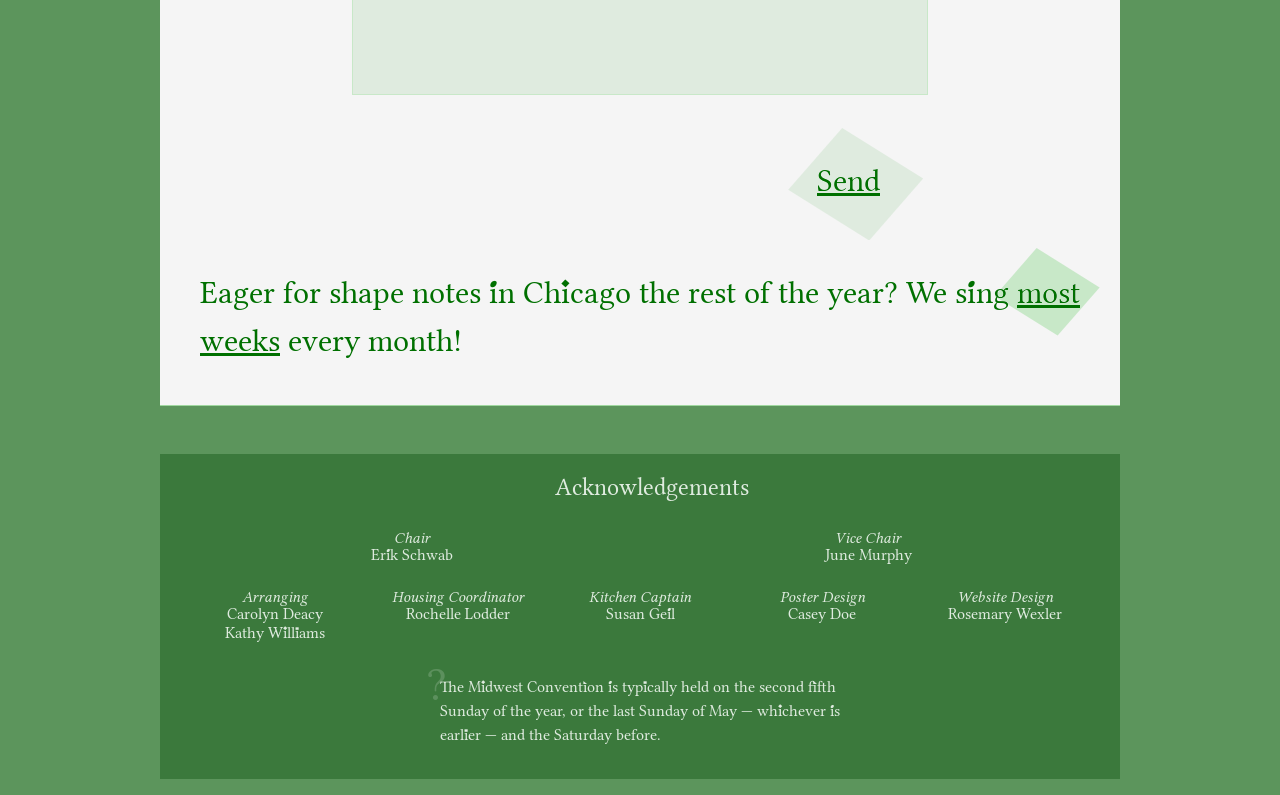
==== commit d5e56644: "Add Swedish American Museum and Parking sections" ====
--- a/index.html
+++ b/index.html
@@ -26,13 +26,13 @@
 
 	<section id="intro">
 		<p>The Illinois Sacred Harp Singers warmly invite you to the <span class="fa" style="animation-delay:1s">41<sup>st</sup> annual Midwest Convention</span>.</p>
-		<p>Please join us <a href="#schedule">May <span class="sol" style="animation-delay:2s">30<sup>th</sup></span> and 31<sup>st</sup></a>, 2026, at the <a href="#location" class="la" style="animation-delay:3s">Broadway Armory</a> in Chicago. We’ll have two days full of singing from <em>The Sacred Harp</em> 2025 revision.</p>
-		<p>Admission is free and open to all, regardless of musical experience! We really would <span class="mi" style="animation-delay:4s">love to have you</span>. We’re still ironing out all the details, but will keep this page updated as we go.</p>
+		<p>Please join us <a href="#schedule">May <span class="sol" style="animation-delay:2s">30<sup>th</sup></span> and 31<sup>st</sup></a>, 2026, at the <a href="#location" class="la" style="animation-delay:3s">Broadway Armory</a> in Chicago. We’ll have two days full of singing from <em>The Sacred Harp</em> 2025 revision. Loaner books are available, no experience is required, and you can come and go for any part of either day.</p>
+		<p>Admission is free and open to all, regardless of musical knowledge or ability! We really would <span class="mi" style="animation-delay:4s">love to have you</span>. We’re still ironing out all the details, but will keep this page updated as we go.</p>
 	</section>
 
 	<nav>
 		<a href="#schedule" class="sol">Schedule</a>
-		<a href="#location" class="la">Location</a>
+		<a href="#location" class="la">Locations</a>
 		<a href="#contact" class="mi">Contact</a>
 	</nav>
 
@@ -95,9 +95,9 @@
 	</section>
 	
 	<section class="clear" id="location"> 
-		<h2>Location</h2>
+		<h2>Locations</h2>
 	<section>
-		<hgroup id="broadway-armory">
+		<hgroup id="armory">
 			<figure>
 				<img src="assets/armory.jpg" alt="carved stone entryway is warmly lit on a summer night">
 				<figcaption>Photo: Ren Y. on Yelp</figcaption>
@@ -114,26 +114,84 @@
 		<p>Located in the north side neighborhood of Edgewater, the Broadway Armory is the Chicago Park District’s largest indoor facility. It was built in 1916 as an ice skating rink and has been a public recreation site since 1979.</p>
 		<p>The 41<sup>st</sup> Midwest Convention will take place in the second floor Ballroom, which is ADA-accessible and reachable by elevator.</p>
 
-		<details>
-			<summary>Getting there</summary>
-			<dl class="details-inner">
-				<dt>Public Transit</dt>
-				<dd>By ‘L’ train: take the Red Line to <a href="https://www.transitchicago.com/station/thor/" target="_blank">Thorndale</a>, on the same block as the Armory. All trains are ADA accessible, but the Thorndale station is not. The nearest accessible Red Line stations are at <a href="https://www.transitchicago.com/station/gran/" target="_blank">Granville</a> (½ mile north) and <a href="https://www.transitchicago.com/station/bryn/" target="_blank">Bryn Mawr</a> (½ mile south).</dd>
-				<dd>By bus: the <a href="https://www.transitchicago.com/bus/36/" target="_blank">#36 Broadway</a> bus will drop you off right in front of the Armory, at Broadway & Thorndale. The <a href="https://www.transitchicago.com/bus/151/" target="_blank">#151 Sheridan</a> and <a href="https://www.transitchicago.com/bus/147/" target="_blank">#147 DLSD Express</a> stop ¼ mile away, at Sheridan & Thorndale.</dd>
-				<dd>By Metra train: the <a href="https://metra.com/train-lines/stations/petersonridge" target="_blank">Peterson/Ridge station</a>, on the UP-N line, is 1 mile away from the Armory.</dd>
-				<dd>By bike share: bicycles can be rented and returned at the <a href="https://divvybikes.com/" target="_blank">Divvy</a> station immediately outside the Armory.</dd>
-				<dd>Information about fares and schedules is available at the <a href="https://www.transitchicago.com/howto/pay-for-your-fare/" target="_blank">CTA website</a>.</dd>
-			</dl>
-		</details>
-		<details>
+		<details id="dinner">
 			<summary>Dinner on the grounds</summary>
 			<div class="details-inner">
 				<p>“Dinner on the grounds” is the potluck lunch that sustains us in body and spirit for a full day of singing. Local singers, please bring a dish to share if you are able! There is a small kitchen in the Armory for heating dishes, but refrigeration may be limited.</p>
 				<p>We will have throat-soothing tea and energizing coffee on hand during our singing sessions as well.</p>
 			</div>
 		</details>
+
+		<details id="armory-transit">
+			<summary>Public Transit</summary>
+			<ul class="details-inner block-list">
+				<li>By ‘L’ train: take the Red Line to <a href="https://www.transitchicago.com/station/thor/" target="_blank">Thorndale</a>, on the same block as the Armory. All trains are ADA accessible, but the Thorndale station is not. The nearest accessible Red Line stations are at <a href="https://www.transitchicago.com/station/gran/" target="_blank">Granville</a> (½ mile north) and <a href="https://www.transitchicago.com/station/bryn/" target="_blank">Bryn Mawr</a> (½ mile south).</li>
+				<li>By bus: the <a href="https://www.transitchicago.com/bus/36/" target="_blank">#36 Broadway</a> bus will drop you off right in front of the Armory, at Broadway & Thorndale. The <a href="https://www.transitchicago.com/bus/151/" target="_blank">#151 Sheridan</a> and <a href="https://www.transitchicago.com/bus/147/" target="_blank">#147 DLSD Express</a> stop ¼ mile away, at Sheridan & Thorndale.</li>
+				<li>By Metra train: the <a href="https://metra.com/train-lines/stations/petersonridge" target="_blank">Peterson/Ridge station</a>, on the UP-N line, is 1 mile away from the Armory.</li>
+				<li>By bike share: bicycles can be rented and returned at the <a href="https://divvybikes.com/" target="_blank">Divvy</a> station immediately outside the Armory.</li>
+				<li>Information about fares and schedules is available at the <a href="https://www.transitchicago.com/howto/pay-for-your-fare/" target="_blank">CTA website</a>.</li>
+			</ul>
+		</details>
+
+		<details id="armory-parking">
+			<summary>Parking</summary>
+			<div class="details-inner">
+				<p>If public transit and taxi/ride share is not option, there are parking options available:</p>
+				<ul class="block-list">
+					<li>There is metered street parking on all streets surrounding the Armory. It is $2.50 an hour and is payable at kiosks or on the <a href="https://parkchicago.com/" target="_blank">ParkChicago website or app</a>. There is a 2 or 3 hour limit, but time can be extended on the website/app. The meter is free on Sunday.</li>
+					<li>Directly adjacent to the Armory, on the north side of the building, there is a parking lot run by the Park District. There are about 25 spots and 2 dedicated handicapped parking spaces. It costs $15.25 to park all day (up to 9 hours).</li>
+					<li>On Sunday, the bank across the street has agreed to let us park in their lot for free.</li>
+					<li>A little farther afoot, there are free parking spots to be found in the neighborhood west of Broadway. Streets like Norwood and Glenlake are usually pretty good bets. Additionally, there are spots avalible behind the LA Fitness and Walgreens, 6100 block of Broadway, directly adjacent to the Red Line tracks.</li>
+				</ul>
+			</ul>
+		</details>
+		
 		</section>
-	</section>
+
+		<section>
+		<hgroup id="museum">
+			<figure>
+				<img src="assets/museum.jpg" alt="a handsome brick and stone building, three storeys tall, with decorations in the windows">
+			</figure>
+			<h3>Swedish American Museum</h3>
+			<address>
+				<a href="https://www.google.com/maps/place/Swedish+American+Museum/@41.9766685,-87.6707828,17z/data=!3m1!4b1!4m6!3m5!1s0x880fd18873594e81:0xe543743484c744fa!8m2!3d41.9766645!4d-87.6682079!16s%2Fm%2F09gnrfg?entry=ttu&g_ep=EgoyMDI2MDUxMy4wIKXMDSoASAFQAw%3D%3D" target="_blank">
+					5211 N. Clark St.<br>
+					Chicago, IL 60640
+				</a>
+			</address>
+		</hgroup>
+
+		<p>Our Friday singing school and Saturday social will be generously hosted by the Swedish American Museum. Founded in 1976, the museum focuses on Swedish culture and immigration. And it is surrounded by a range of restaurants and shops in the historically Swedish neighborhood of Andersonville.</p>
+
+		<details id="museum-transit">
+			<summary>Public Transit</summary>
+			<ul class="details-inner block-list">
+				<li>By ‘L’ train: take the Red Line to <a href="https://www.transitchicago.com/station/berw/" target="_blank">Berwyn</a>, and walk or catch the <a href="https://www.transitchicago.com/bus/92/" target="_blank">#92 Foster</a> bus ½ mile west to Clark.</li>
+				<li>By bus: from the Armory, the <a href="https://www.transitchicago.com/bus/36/" target="_blank">#36 Broadway</a> bus stops at Broadway & Foster, a ½ mile walk from the Museum. The <a href="https://www.transitchicago.com/bus/9/" target="_blank">#9 Ashland</a> and <a href="https://www.transitchicago.com/bus/22/" target="_blank">#22 Clark</a> stop at Foster, one block from the Museum. The <a href="https://www.transitchicago.com/bus/92/" target="_blank">#92 Foster</a> stops at Clark, on the same block. </li>
+				<li>By bike share: bicycles can be rented and returned at the <a href="https://divvybikes.com/" target="_blank">Divvy</a> station at Clark & Berwyn, one block north of the Museum.</li>
+				<li>Information about fares and schedules is available at the <a href="https://www.transitchicago.com/howto/pay-for-your-fare/" target="_blank">CTA website</a>.</li>
+			</ul>
+		</details>
+
+		<details id="museum-parking">
+			<summary>Parking</summary>
+			<div class="details-inner">
+				<p>If public transit and taxi/ride share is not option, there are parking options available:</p>
+				<ul class="block-list">
+					<li>There is a dedicated loading zone in front of the museum for drop-offs.</li>
+					<li>The Swedish American Museum owns the parking lot on the corner of Ashland and Foster (5201 N. Ashland Ave.). They have generously offered to let us use it for free on the nights of the singing school and social. There is one dedicated handicapped spot.</li>
+					<li>There are limited metered spaces around the Museum, with pretty strict enforcement. Payable at kiosk or the <a href="https://parkchicago.com/" target="_blank">ParkChicago website/app</a>.</li>
+					<li>There are free spots on Ashland Avenue and Foster Avenue and on the neighborhood streets west of Ashland, streets like Farragut and Summerdale.</li>
+				</ul>
+			</ul>
+		</details>
+		
+		</section>
+	</section>
+	</section>
+
+
 
 	<section class="clear" id="contact"> 
 		<h2>Contact</h2>
--- a/dist.css
+++ b/dist.css
@@ -1 +1 @@
-@font-face{font-family:Shape Libertine;src:url(assets/ShapeLibertine.woff2)format("woff2");font-weight:400;font-style:normal;font-display:block}@font-face{font-family:Shape Libertine;src:url(assets/subset-LibertinusSerif-Italic.woff2)format("woff2");font-weight:400;font-style:italic;font-display:block}*,:before,:after{box-sizing:border-box;scroll-margin-block:1rem}html{--a-root:#007000;--a-moss:#5c955c;--b-mint:#c8e8c8;--b-glow:#a0d8a0;--b-sage:#dfebdf;--c-mint:#70aa70;--c-glow:#88c788;--c-sage:#3b793c;color:var(--a-root);--color:var(--b-mint);--b:2px;background-color:var(--a-moss);font-feature-settings:"onum" on, "liga" on, "shps" on;font-family:Shape Libertine,Linux Libertine,Libertinus,Palatino,Georgia,Times New Roman,Times,serif;font-size:100%;line-height:1.5}body{min-height:100vh;margin:0 auto;padding:.5em;font-size:max(1.5rem,min(1.4vw + 1rem,2rem))}section{border-top:var(--b) solid var(--a-root);border-bottom:1px solid var(--b-glow);background:#f5f5f5;max-width:10in;margin:.5em auto;padding:max(1rem,min(5vw,2.5rem));display:block}section.clear{background:0 0;border:none;padding:0}section.clear h2{text-align:center;color:#f5f5f5;margin:2em 0 1rem;padding:0}header#top{text-align:center;color:#fff;--color:var(--c-mint);max-width:10in;margin:.5em auto;font-size:1.2em}header#top a{text-decoration:none}header#top h1:hover{--color:var(--c-mint)}header#top a:focus{--color:var(--c-glow)}header#top span:hover{--color:var(--c-glow)}header#top :is(.fa,.sol,.la,.mi):before{mix-blend-mode:lighten;width:5ch}header#top .fa:before{top:-.6em;left:-.3em}header#top .sol:before{left:.6em}header#top .la:before{top:-.4em;left:-.3em}header#top .mi:before{width:6ch;top:-.8em;left:-.7em}sup{vertical-align:baseline;font-feature-settings:"sups" on;font-size:1em}nav{flex-wrap:wrap;gap:.5em;max-width:10in;margin:.5em auto;display:flex}nav a{text-align:center;border-bottom:var(--b) solid var(--c-sage);background:#f5f5f5;flex:1 0 6em;padding:.75em;transition:background 1s;overflow:hidden}nav a:hover{background:var(--b-mint)}nav a:focus{background:var(--b-mint)}nav a:is(.fa,.sol,.la,.mi):before{width:50%}p{margin:0}p+:is(p){text-indent:1em}a,a:visited{color:inherit}:is(a,span,h1,h2,button):is(:focus,:hover){--color:var(--b-glow)}h1{cursor:pointer;margin:0;font-size:1em;font-weight:400}h2{margin:0;padding-left:1em;font-size:1.5em;font-weight:400}h2.la:before{left:-.2em}h3{margin:0;font-size:1.5em;font-weight:400;line-height:1}h3.inner{margin:0;font-size:1em}hgroup{text-align:center;grid-template-columns:auto;justify-items:center;gap:.5em 1.5em;margin-bottom:1.5em;display:grid}figure{height:100%;margin:0;position:relative}figure img{border:1px solid var(--b-glow);object-fit:cover;width:100%;max-width:10em;height:100%;display:block}figcaption{background:color-mix(in lab, var(--c-sage) 75%, transparent);color:#f5f5f5;opacity:0;padding:.5em;font-size:.75em;line-height:1.2;transition:opacity 1s;position:absolute;top:0;bottom:0;left:0;right:0}figure:hover :is(figcaption){opacity:1}figure:focus :is(figcaption){opacity:1}@media (min-width:36rem){hgroup{grid-template-columns:auto}}.fa,.sol,.la,.mi{position:relative}:is(.fa,.sol,.la,.mi):before{content:"";aspect-ratio:1.2;pointer-events:none;mix-blend-mode:darken;opacity:0;width:6ch;animation:1s forwards opacity-in;animation-delay:inherit;background:var(--color);transition:background .5s;position:absolute;top:-.8em;left:-.7em}.fa:before{clip-path:polygon(0 100%,0 0,100% 100%,0 100%,var(--b) calc(100% - var(--b)),calc(100% - var(--b)/tan(19deg)) calc(100% - var(--b)),var(--b) calc(var(--b)/tan(24deg)),var(--b) calc(100% - var(--b)));clip-path:polygon(0 100%,0 0,100% 100%,0 100%);top:-.9em;left:-.2em}.sol:before{border-radius:100% 50%;top:-.4em}.la:before{aspect-ratio:1.4;top:-.6em;left:.8em}.mi:before{width:7ch;clip-path:polygon(40% 0,100% 45%,60% 100%,0 55%,40% 0, 40% var(--b), var(--b) 55%, 60% calc(100% - var(--b)), calc(100% - var(--b)) 45%, 40% var(--b));clip-path:polygon(40% 0,100% 45%,60% 100%,0 55%,40% 0)}@keyframes opacity-in{0%{opacity:0}to{opacity:1}}dl{margin:0}dt{font-style:italic}dd{margin-left:.25em;border-left:.25em solid var(--b-mint);margin-top:.25em;margin-bottom:.5em;padding-left:.5em}dl ul{font-size:.75em;list-style:none}hgroup address{background:var(--b-sage);border-bottom:1px solid var(--b-mint);max-width:max-content;margin-left:-.3em;margin-right:-.3em;padding:.5em;line-height:1.2}address{margin:0;font-style:normal}summary{background:var(--b-sage);cursor:pointer;padding:.5em 1em;line-height:1.2}[open] :is(summary){border-bottom:1px solid var(--b-mint)}details{border:1px solid var(--b-mint);margin-top:1em;font-size:85%}.details-inner{padding:.5em}aside{text-indent:0;background:var(--b-sage);border-bottom:1px solid var(--b-mint);max-width:5in;margin:.5em .5em .5em 1.5em;padding:.5em;font-size:.75em;line-height:1.2}aside p{text-indent:0}aside p+:is(aside p){margin-top:.5em}footer{max-width:10in;color:var(--b-sage);background:var(--c-sage);margin:3em auto 0;padding:1em max(1.5rem,min(5vw,3rem));font-size:1rem}footer h2{text-align:center;font-size:1.5em}footer h3{margin:0;font-size:1em;font-style:italic}footer ul{flex-wrap:wrap;justify-content:space-around;gap:1.5em 3em;margin:1.5em 0 0;padding:0;list-style:none;display:flex}footer li{text-align:center;flex:1 0 8em;line-height:1.2}footer li span{display:block}footer p{text-indent:0;max-width:25em;margin:2em auto 1em;position:relative}footer p:before{content:"?";opacity:.2;font-size:3em;line-height:1;position:absolute;top:-.3em;left:-.3em}.mini-events{background:0 0;border:none;flex-wrap:wrap;align-items:start;gap:1rem;padding:0;font-size:75%;display:flex}.mini-events article{border:1px solid var(--b-mint);background:#f5f5f5;flex:1 0 15rem}.mini-events header{background:var(--c-sage);border-bottom:1px solid var(--b-mint);color:#f5f5f5;justify-content:center;align-items:center;height:2lh;padding:.5em;line-height:1.2;display:flex;overflow:hidden}.mini-events .info{padding:.5em}.main-event{background:var(--c-sage);border-bottom:var(--b) solid var(--a-root);flex-flow:column wrap;align-items:center;gap:0;max-width:10in;margin:1rem auto;display:flex}.main-event header{flex:0 1 max-content;text-align:center;color:#fff;padding:1rem}.main-event header .sol{padding-left:1.4ch}.main-event .info{background:#f5f5f5;flex:2 0 auto}.main-event aside{max-width:unset;border-bottom:none;margin:0;padding-left:1rem;padding-right:1rem}:is(.mini-events,.main-event) .inter{line-height:1}:is(.mini-events,.main-event) .fa{border:1px solid #fff;flex-direction:column;justify-content:center;width:fit-content;padding:1ch;line-height:1.2;display:inline-flex}:is(.mini-events,.main-event) .fa:before{display:none}.main-event :is(:is(.mini-events,.main-event) .fa):last-of-type{margin-top:.5em}:is(.mini-events,.main-event) .sol{border:1px solid #fff;flex-direction:column;justify-content:center;width:fit-content;padding:1ch;line-height:1.2;display:inline-flex}:is(.mini-events,.main-event) .sol:before{display:none}.main-event :is(:is(.mini-events,.main-event) .sol):last-of-type{margin-top:.5em}:is(.mini-events,.main-event) .la{border:1px solid #fff;flex-direction:column;justify-content:center;width:fit-content;padding:1ch;line-height:1.2;display:inline-flex}:is(.mini-events,.main-event) .la:before{display:none}.main-event :is(:is(.mini-events,.main-event) .la):last-of-type{margin-top:.5em}:is(.mini-events,.main-event) .mi{border:1px solid #fff;flex-direction:column;justify-content:center;width:fit-content;padding:1ch;line-height:1.2;display:inline-flex}:is(.mini-events,.main-event) .mi:before{display:none}.main-event :is(:is(.mini-events,.main-event) .mi):last-of-type{margin-top:.5em}:is(.mini-events,.main-event) .sol{aspect-ratio:1.2;border-radius:100% 50%}:is(.mini-events,.main-event) time{font-size:75%;line-height:1}:is(.mini-events,.main-event) address{font-size:75%;line-height:1}.timeline{grid-template-columns:min-content 1fr;gap:.5em 1em;padding:1em;display:grid}.timeline>*{grid-column:2;line-height:1.2}.timeline>time{text-align:right;grid-column:1}.timeline:after{content:"";background:linear-gradient(#dceadc,#b3dbb3);grid-area:3/1/6;justify-self:end;width:3px;margin-right:2ch}@media (min-width:40rem){.main-event{flex-direction:row}.main-event header :is(.fa,.sol,.la,.mi){display:flex}.main-event header :is(.fa,.sol,.la,.mi):last-child{margin-top:0}.main-event .inter{margin-top:-1em;margin-bottom:-1em;margin-left:.2em;display:block}.main-event .info{flex-basis:20rem}}form{max-width:6in;margin:1em auto 2em}label{padding-left:.4rem;padding-right:.4rem;font-size:75%}input,textarea{font:inherit;color:inherit;border:1px solid var(--b-mint);background:var(--b-sage);resize:none;border-radius:0;width:100%;padding:.2rem .4rem;transition:background 1s,border-color 1s}:is(input,textarea):hover{border-color:var(--c-glow);background:var(--b-mint)}:is(input,textarea):focus{border-color:var(--c-glow);background:var(--b-mint)}:is(input,textarea):valid{border-color:var(--c-glow)}:is(input,textarea):invalid:not(:focus):not(:-ms-placeholder-shown){border:1px dashed var(--c-glow)}:is(input,textarea):invalid:not(:focus):not(:placeholder-shown){border:1px dashed var(--c-glow)}button{font:inherit;color:inherit;cursor:pointer;background:0 0;border:none;padding:0;text-decoration:underline;display:block}:invalid~:is(button){--color:var(--b-sage)}:invalid:has(~button:is(:hover,:focus)){background-color:var(--b-mint)}button.mi:before{width:9ch;top:-.9em;left:-.9em}button[type=submit]{margin:1.5em 1.5em 1.5em auto}button[type=button]{margin-left:auto;margin-right:auto}+@font-face{font-family:Shape Libertine;src:url(assets/ShapeLibertine.woff2)format("woff2");font-weight:400;font-style:normal;font-display:block}@font-face{font-family:Shape Libertine;src:url(assets/subset-LibertinusSerif-Italic.woff2)format("woff2");font-weight:400;font-style:italic;font-display:block}*,:before,:after{box-sizing:border-box;scroll-margin-block:1rem}html{--a-root:#007000;--a-moss:#5c955c;--b-mint:#c8e8c8;--b-glow:#a0d8a0;--b-sage:#dfebdf;--c-mint:#70aa70;--c-glow:#88c788;--c-sage:#3b793c;color:var(--a-root);--color:var(--b-mint);--b:2px;background-color:var(--a-moss);font-feature-settings:"onum" on, "liga" on, "shps" on;font-family:Shape Libertine,Linux Libertine,Libertinus,Palatino,Georgia,Times New Roman,Times,serif;font-size:100%;line-height:1.5}body{min-height:100vh;margin:0 auto;padding:.5em;font-size:max(1.5rem,min(1.4vw + 1rem,2rem))}section{border-top:var(--b) solid var(--a-root);border-bottom:1px solid var(--b-glow);background:#f5f5f5;max-width:10in;margin:.5em auto;padding:max(1rem,min(5vw,2.5rem));display:block}section.clear{background:0 0;border:none;padding:0}section.clear h2{text-align:center;color:#f5f5f5;margin:2em 0 1rem;padding:0}header#top{text-align:center;color:#fff;--color:var(--c-mint);max-width:10in;margin:.5em auto;font-size:1.2em}header#top a{text-decoration:none}header#top h1:hover{--color:var(--c-mint)}header#top a:focus{--color:var(--c-glow)}header#top span:hover{--color:var(--c-glow)}header#top :is(.fa,.sol,.la,.mi):before{mix-blend-mode:lighten;width:5ch}header#top .fa:before{top:-.6em;left:-.3em}header#top .sol:before{left:.6em}header#top .la:before{top:-.4em;left:-.3em}header#top .mi:before{width:6ch;top:-.8em;left:-.7em}sup{vertical-align:baseline;font-feature-settings:"sups" on;font-size:1em}nav{flex-wrap:wrap;gap:.5em;max-width:10in;margin:.5em auto;display:flex}nav a{text-align:center;border-bottom:var(--b) solid var(--c-sage);background:#f5f5f5;flex:1 0 6em;padding:.75em;transition:background 1s;overflow:hidden}nav a:hover{background:var(--b-mint)}nav a:focus{background:var(--b-mint)}nav a:is(.fa,.sol,.la,.mi):before{width:50%}p{margin:0}p+:is(p){text-indent:1em}a,a:visited{color:inherit}:is(a,span,h1,h2,button):is(:focus,:hover){--color:var(--b-glow)}h1{cursor:pointer;margin:0;font-size:1em;font-weight:400}h2{margin:0;padding-left:1em;font-size:1.5em;font-weight:400}h2.la:before{left:-.2em}h3{margin:0;font-size:1.5em;font-weight:400;line-height:1}h3.inner{margin:0;font-size:1em}hgroup{text-align:center;grid-template-columns:auto;justify-items:center;gap:.5em 1.5em;margin-bottom:1.5em;display:grid}figure{height:100%;margin:0;position:relative}figure img{border:1px solid var(--b-glow);object-fit:cover;width:100%;max-width:10em;height:100%;display:block}figcaption{background:color-mix(in lab, var(--c-sage) 75%, transparent);color:#f5f5f5;opacity:0;padding:.5em;font-size:.75em;line-height:1.2;transition:opacity 1s;position:absolute;top:0;bottom:0;left:0;right:0}figure:hover :is(figcaption){opacity:1}figure:focus :is(figcaption){opacity:1}@media (min-width:36rem){hgroup{grid-template-columns:auto}}.fa,.sol,.la,.mi{position:relative}:is(.fa,.sol,.la,.mi):before{content:"";aspect-ratio:1.2;pointer-events:none;mix-blend-mode:darken;opacity:0;width:6ch;animation:1s forwards opacity-in;animation-delay:inherit;background:var(--color);transition:background .5s;position:absolute;top:-.8em;left:-.7em}.fa:before{clip-path:polygon(0 100%,0 0,100% 100%,0 100%,var(--b) calc(100% - var(--b)),calc(100% - var(--b)/tan(19deg)) calc(100% - var(--b)),var(--b) calc(var(--b)/tan(24deg)),var(--b) calc(100% - var(--b)));clip-path:polygon(0 100%,0 0,100% 100%,0 100%);top:-.9em;left:-.2em}.sol:before{border-radius:100% 50%;top:-.4em}.la:before{aspect-ratio:1.4;top:-.6em;left:.8em}.mi:before{width:7ch;clip-path:polygon(40% 0,100% 45%,60% 100%,0 55%,40% 0, 40% var(--b), var(--b) 55%, 60% calc(100% - var(--b)), calc(100% - var(--b)) 45%, 40% var(--b));clip-path:polygon(40% 0,100% 45%,60% 100%,0 55%,40% 0)}@keyframes opacity-in{0%{opacity:0}to{opacity:1}}dl,.block-list{margin:0;list-style:none}dt{font-style:italic}dd,.block-list li{margin-left:.25em;border-left:.25em solid var(--b-mint);margin-top:.25em;margin-bottom:.5em;padding-left:.5em}dl ul{font-size:.75em;list-style:none}hgroup address{background:var(--b-sage);border-bottom:1px solid var(--b-mint);max-width:max-content;margin-left:-.3em;margin-right:-.3em;padding:.5em;line-height:1.2}address{margin:0;font-style:normal}summary{background:var(--b-sage);cursor:pointer;padding:.5em 1em;line-height:1.2}[open] :is(summary){border-bottom:1px solid var(--b-mint)}details{border:1px solid var(--b-mint);margin-top:1em;font-size:85%}.details-inner{padding:.5em}.details-inner .block-list{padding:0}aside{text-indent:0;background:var(--b-sage);border-bottom:1px solid var(--b-mint);max-width:5in;margin:.5em .5em .5em 1.5em;padding:.5em;font-size:.75em;line-height:1.2}aside p{text-indent:0}aside p+:is(aside p){margin-top:.5em}footer{max-width:10in;color:var(--b-sage);background:var(--c-sage);margin:3em auto 0;padding:1em max(1.5rem,min(5vw,3rem));font-size:1rem}footer h2{text-align:center;font-size:1.5em}footer h3{margin:0;font-size:1em;font-style:italic}footer ul{flex-wrap:wrap;justify-content:space-around;gap:1.5em 3em;margin:1.5em 0 0;padding:0;list-style:none;display:flex}footer li{text-align:center;flex:1 0 8em;line-height:1.2}footer li span{display:block}footer p{text-indent:0;max-width:25em;margin:2em auto 1em;position:relative}footer p:before{content:"?";opacity:.2;font-size:3em;line-height:1;position:absolute;top:-.3em;left:-.3em}.mini-events{background:0 0;border:none;flex-wrap:wrap;align-items:start;gap:1rem;padding:0;font-size:75%;display:flex}.mini-events article{border:1px solid var(--b-mint);background:#f5f5f5;flex:1 0 15rem}.mini-events header{background:var(--c-sage);border-bottom:1px solid var(--b-mint);color:#f5f5f5;justify-content:center;align-items:center;height:2lh;padding:.5em;line-height:1.2;display:flex;overflow:hidden}.mini-events .info{padding:.5em}.main-event{background:var(--c-sage);border-bottom:var(--b) solid var(--a-root);flex-flow:column wrap;align-items:center;gap:0;max-width:10in;margin:1rem auto;display:flex}.main-event header{flex:0 1 max-content;text-align:center;color:#fff;padding:1rem}.main-event header .sol{padding-left:1.4ch}.main-event .info{background:#f5f5f5;flex:2 0 auto}.main-event aside{max-width:unset;border-bottom:none;margin:0;padding-left:1rem;padding-right:1rem}:is(.mini-events,.main-event) .inter{line-height:1}:is(.mini-events,.main-event) .fa{border:1px solid #fff;flex-direction:column;justify-content:center;width:fit-content;padding:1ch;line-height:1.2;display:inline-flex}:is(.mini-events,.main-event) .fa:before{display:none}.main-event :is(:is(.mini-events,.main-event) .fa):last-of-type{margin-top:.5em}:is(.mini-events,.main-event) .sol{border:1px solid #fff;flex-direction:column;justify-content:center;width:fit-content;padding:1ch;line-height:1.2;display:inline-flex}:is(.mini-events,.main-event) .sol:before{display:none}.main-event :is(:is(.mini-events,.main-event) .sol):last-of-type{margin-top:.5em}:is(.mini-events,.main-event) .la{border:1px solid #fff;flex-direction:column;justify-content:center;width:fit-content;padding:1ch;line-height:1.2;display:inline-flex}:is(.mini-events,.main-event) .la:before{display:none}.main-event :is(:is(.mini-events,.main-event) .la):last-of-type{margin-top:.5em}:is(.mini-events,.main-event) .mi{border:1px solid #fff;flex-direction:column;justify-content:center;width:fit-content;padding:1ch;line-height:1.2;display:inline-flex}:is(.mini-events,.main-event) .mi:before{display:none}.main-event :is(:is(.mini-events,.main-event) .mi):last-of-type{margin-top:.5em}:is(.mini-events,.main-event) .sol{aspect-ratio:1.2;border-radius:100% 50%}:is(.mini-events,.main-event) time{font-size:75%;line-height:1}:is(.mini-events,.main-event) address{font-size:75%;line-height:1}.timeline{grid-template-columns:min-content 1fr;gap:.5em 1em;padding:1em;display:grid}.timeline>*{grid-column:2;line-height:1.2}.timeline>time{text-align:right;grid-column:1}.timeline:after{content:"";background:linear-gradient(#dceadc,#b3dbb3);grid-area:3/1/6;justify-self:end;width:3px;margin-right:2ch}@media (min-width:40rem){.main-event{flex-direction:row}.main-event header :is(.fa,.sol,.la,.mi){display:flex}.main-event header :is(.fa,.sol,.la,.mi):last-child{margin-top:0}.main-event .inter{margin-top:-1em;margin-bottom:-1em;margin-left:.2em;display:block}.main-event .info{flex-basis:20rem}}form{max-width:6in;margin:1em auto 2em}label{padding-left:.4rem;padding-right:.4rem;font-size:75%}input,textarea{font:inherit;color:inherit;border:1px solid var(--b-mint);background:var(--b-sage);resize:none;border-radius:0;width:100%;padding:.2rem .4rem;transition:background 1s,border-color 1s}:is(input,textarea):hover{border-color:var(--c-glow);background:var(--b-mint)}:is(input,textarea):focus{border-color:var(--c-glow);background:var(--b-mint)}:is(input,textarea):valid{border-color:var(--c-glow)}:is(input,textarea):invalid:not(:focus):not(:-ms-placeholder-shown){border:1px dashed var(--c-glow)}:is(input,textarea):invalid:not(:focus):not(:placeholder-shown){border:1px dashed var(--c-glow)}button{font:inherit;color:inherit;cursor:pointer;background:0 0;border:none;padding:0;text-decoration:underline;display:block}:invalid~:is(button){--color:var(--b-sage)}:invalid:has(~button:is(:hover,:focus)){background-color:var(--b-mint)}button.mi:before{width:9ch;top:-.9em;left:-.9em}button[type=submit]{margin:1.5em 1.5em 1.5em auto}button[type=button]{margin-left:auto;margin-right:auto}
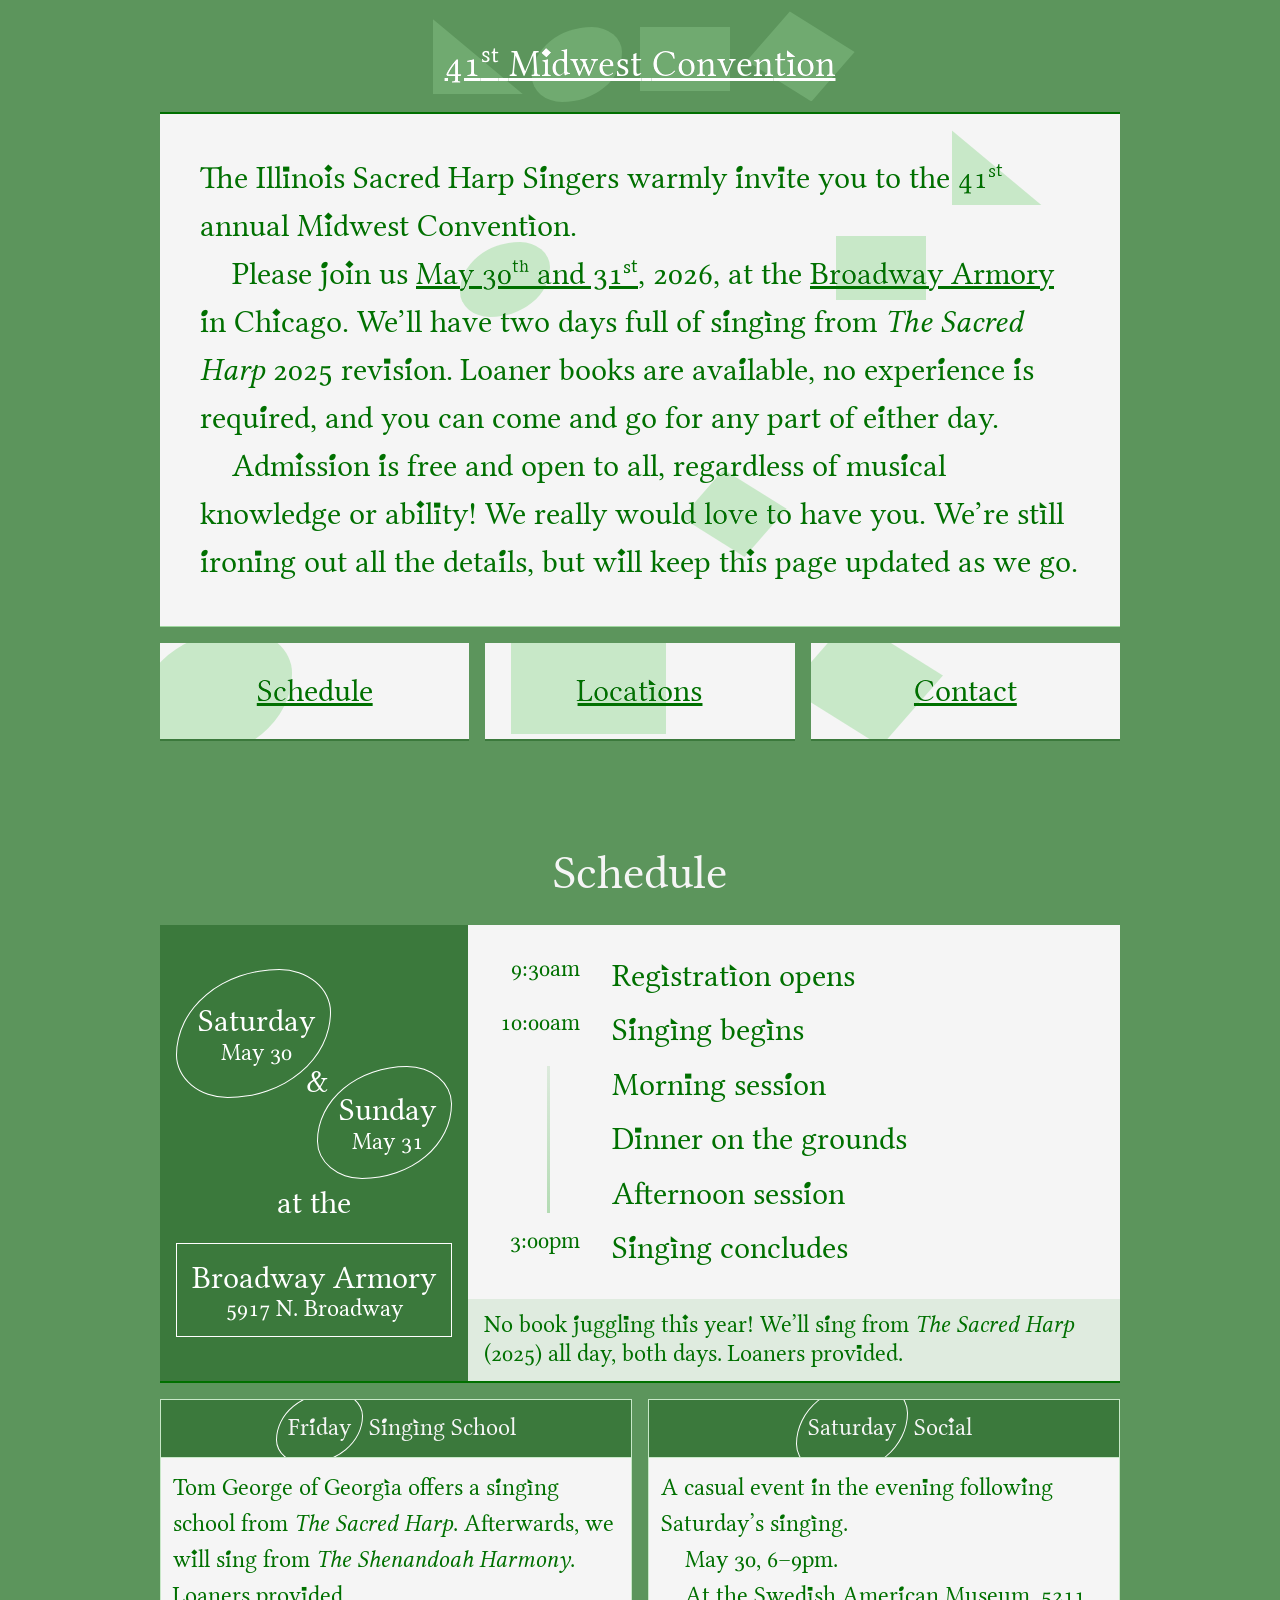
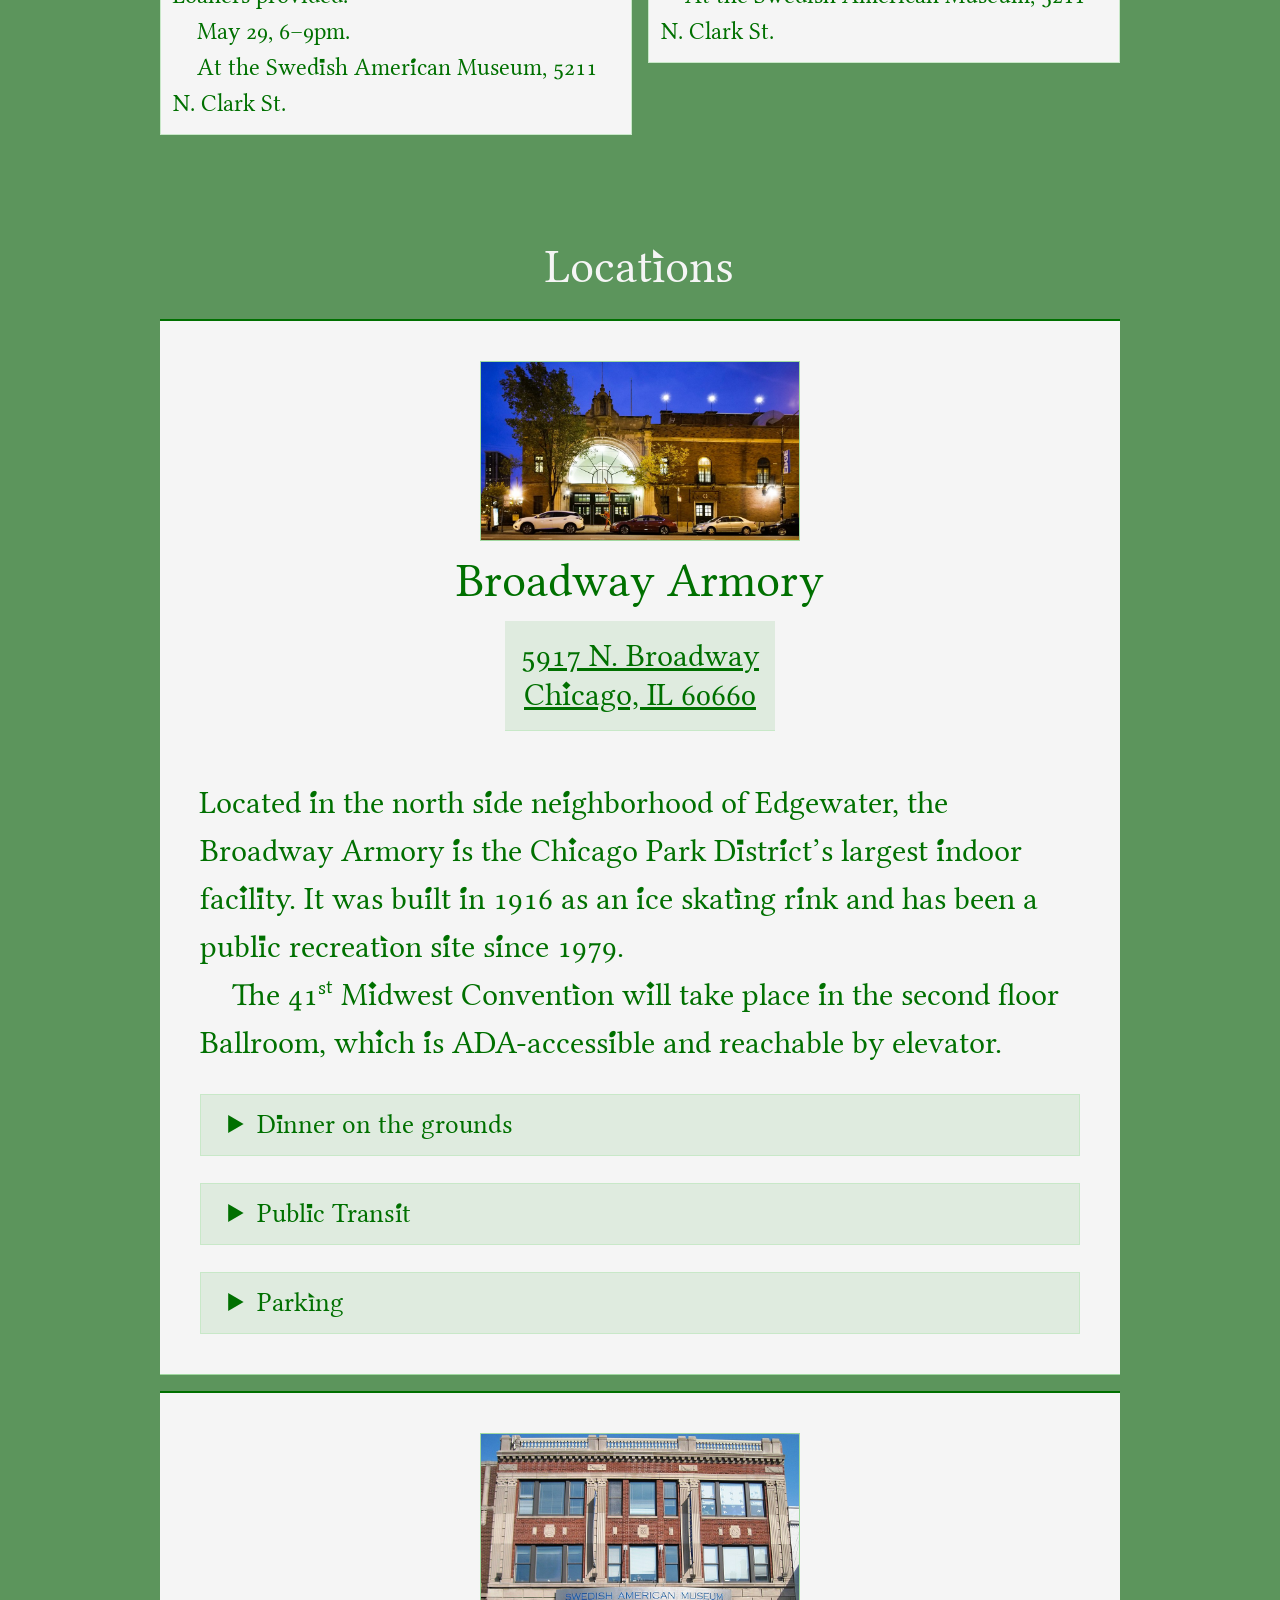
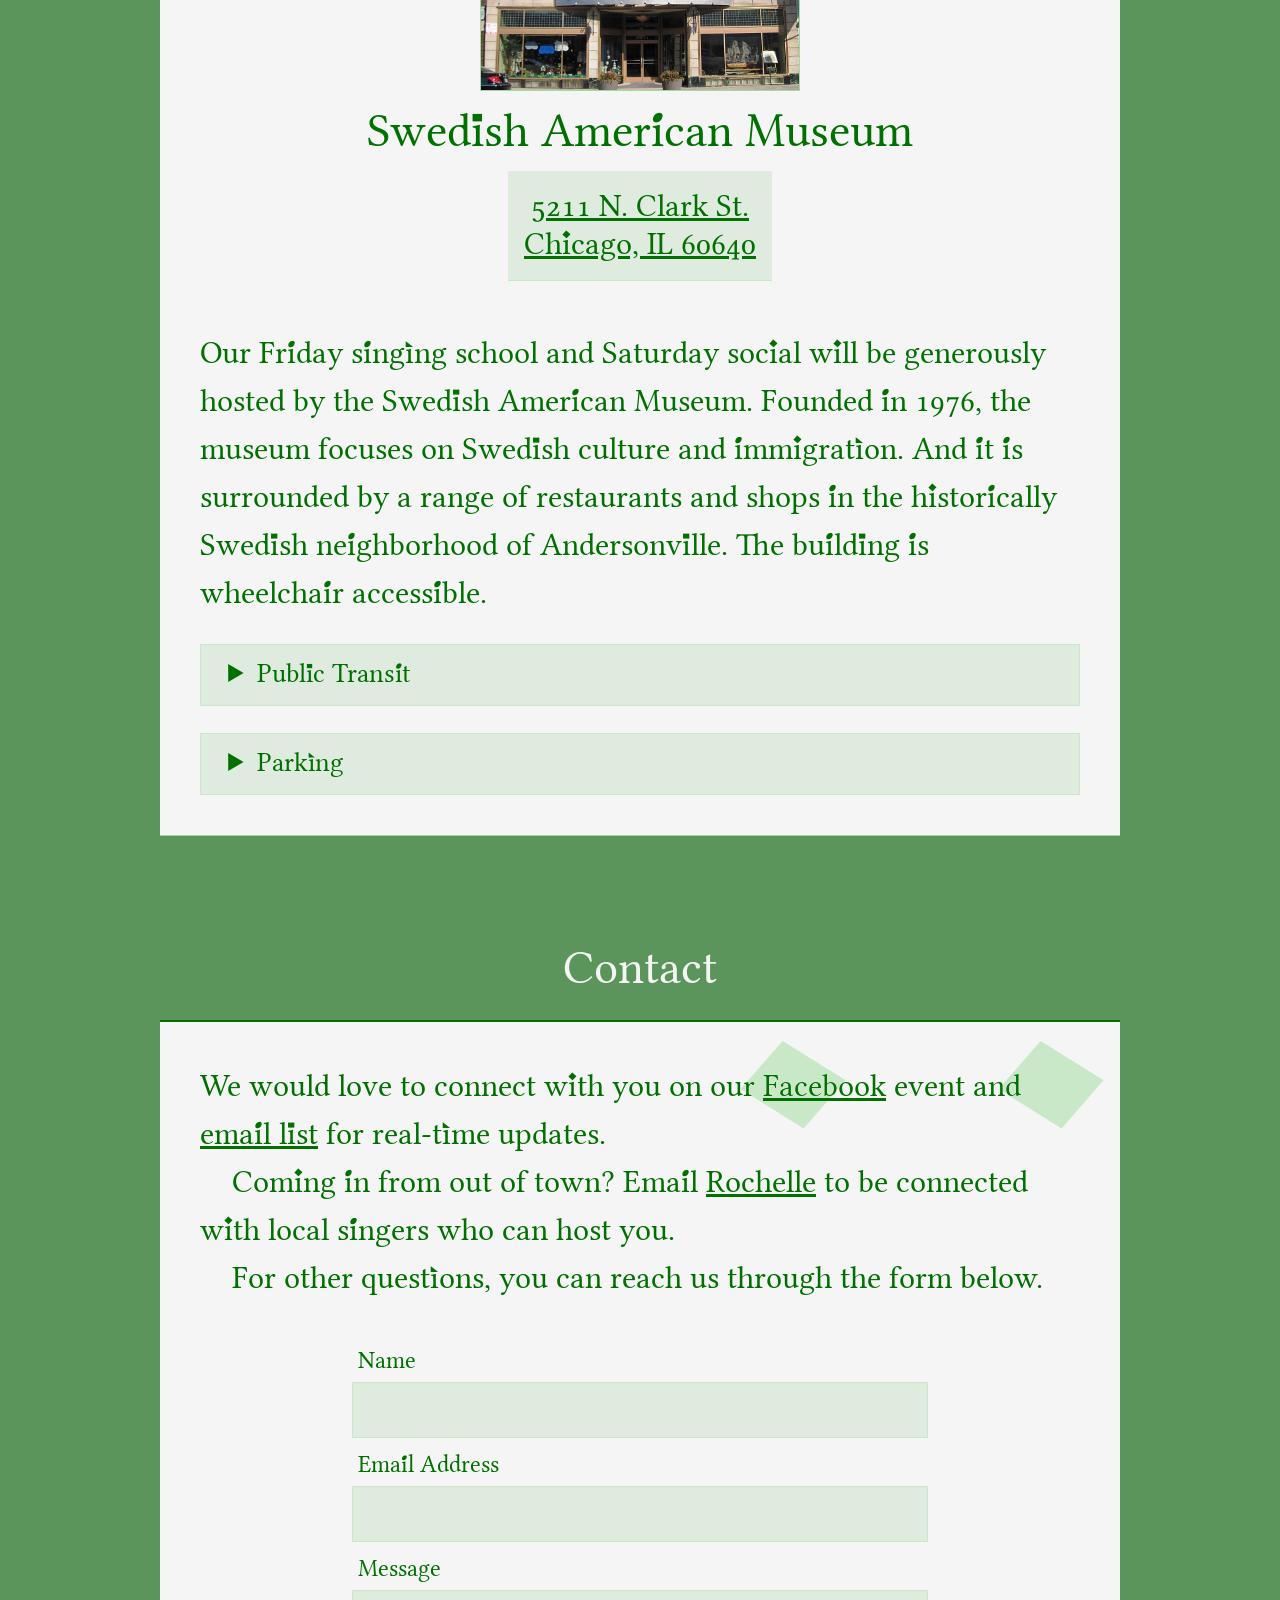
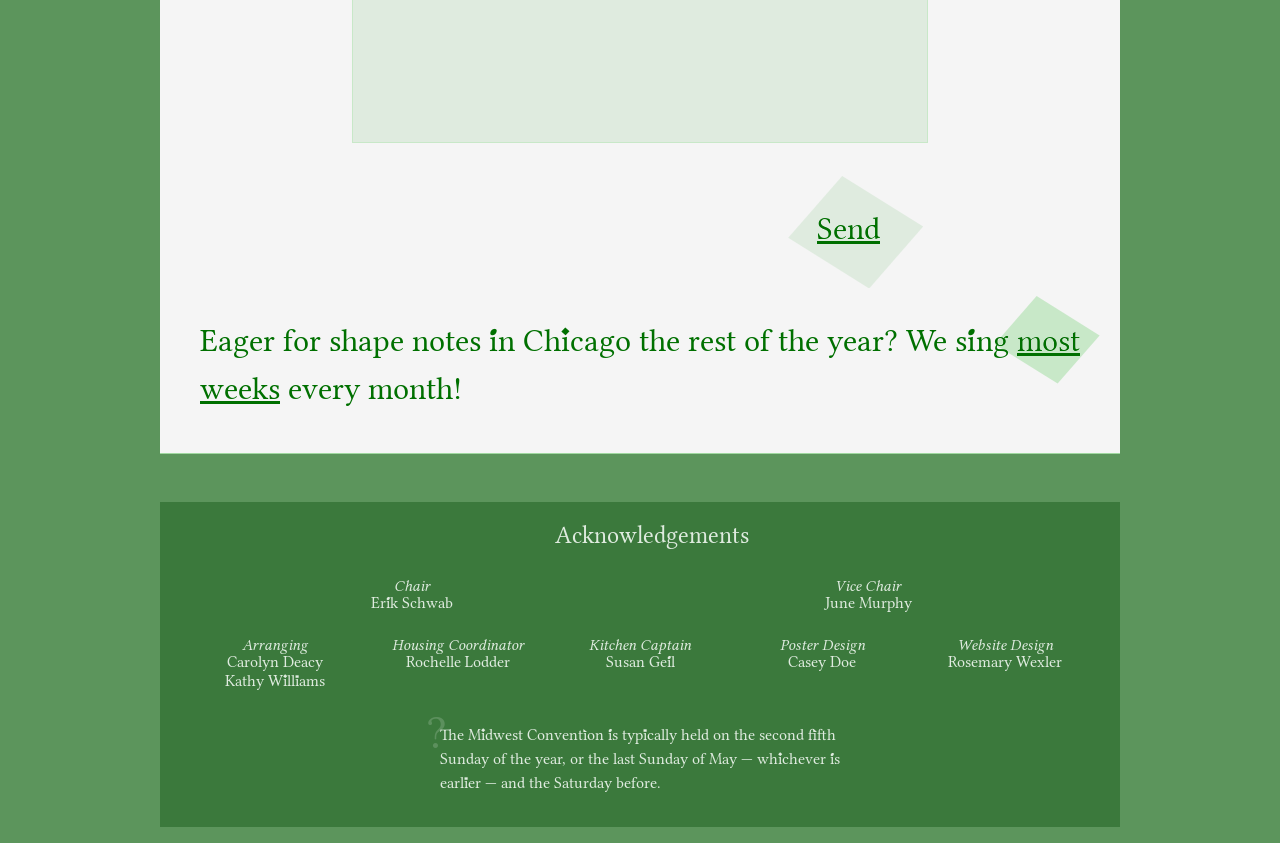
==== commit 068e9f69: "Add accessibility note for Museum" ====
--- a/index.html
+++ b/index.html
@@ -162,7 +162,7 @@
 			</address>
 		</hgroup>
 
-		<p>Our Friday singing school and Saturday social will be generously hosted by the Swedish American Museum. Founded in 1976, the museum focuses on Swedish culture and immigration. And it is surrounded by a range of restaurants and shops in the historically Swedish neighborhood of Andersonville.</p>
+		<p>Our Friday singing school and Saturday social will be generously hosted by the Swedish American Museum. Founded in 1976, the museum focuses on Swedish culture and immigration. And it is surrounded by a range of restaurants and shops in the historically Swedish neighborhood of Andersonville. The building is wheelchair accessible.</p>
 
 		<details id="museum-transit">
 			<summary>Public Transit</summary>
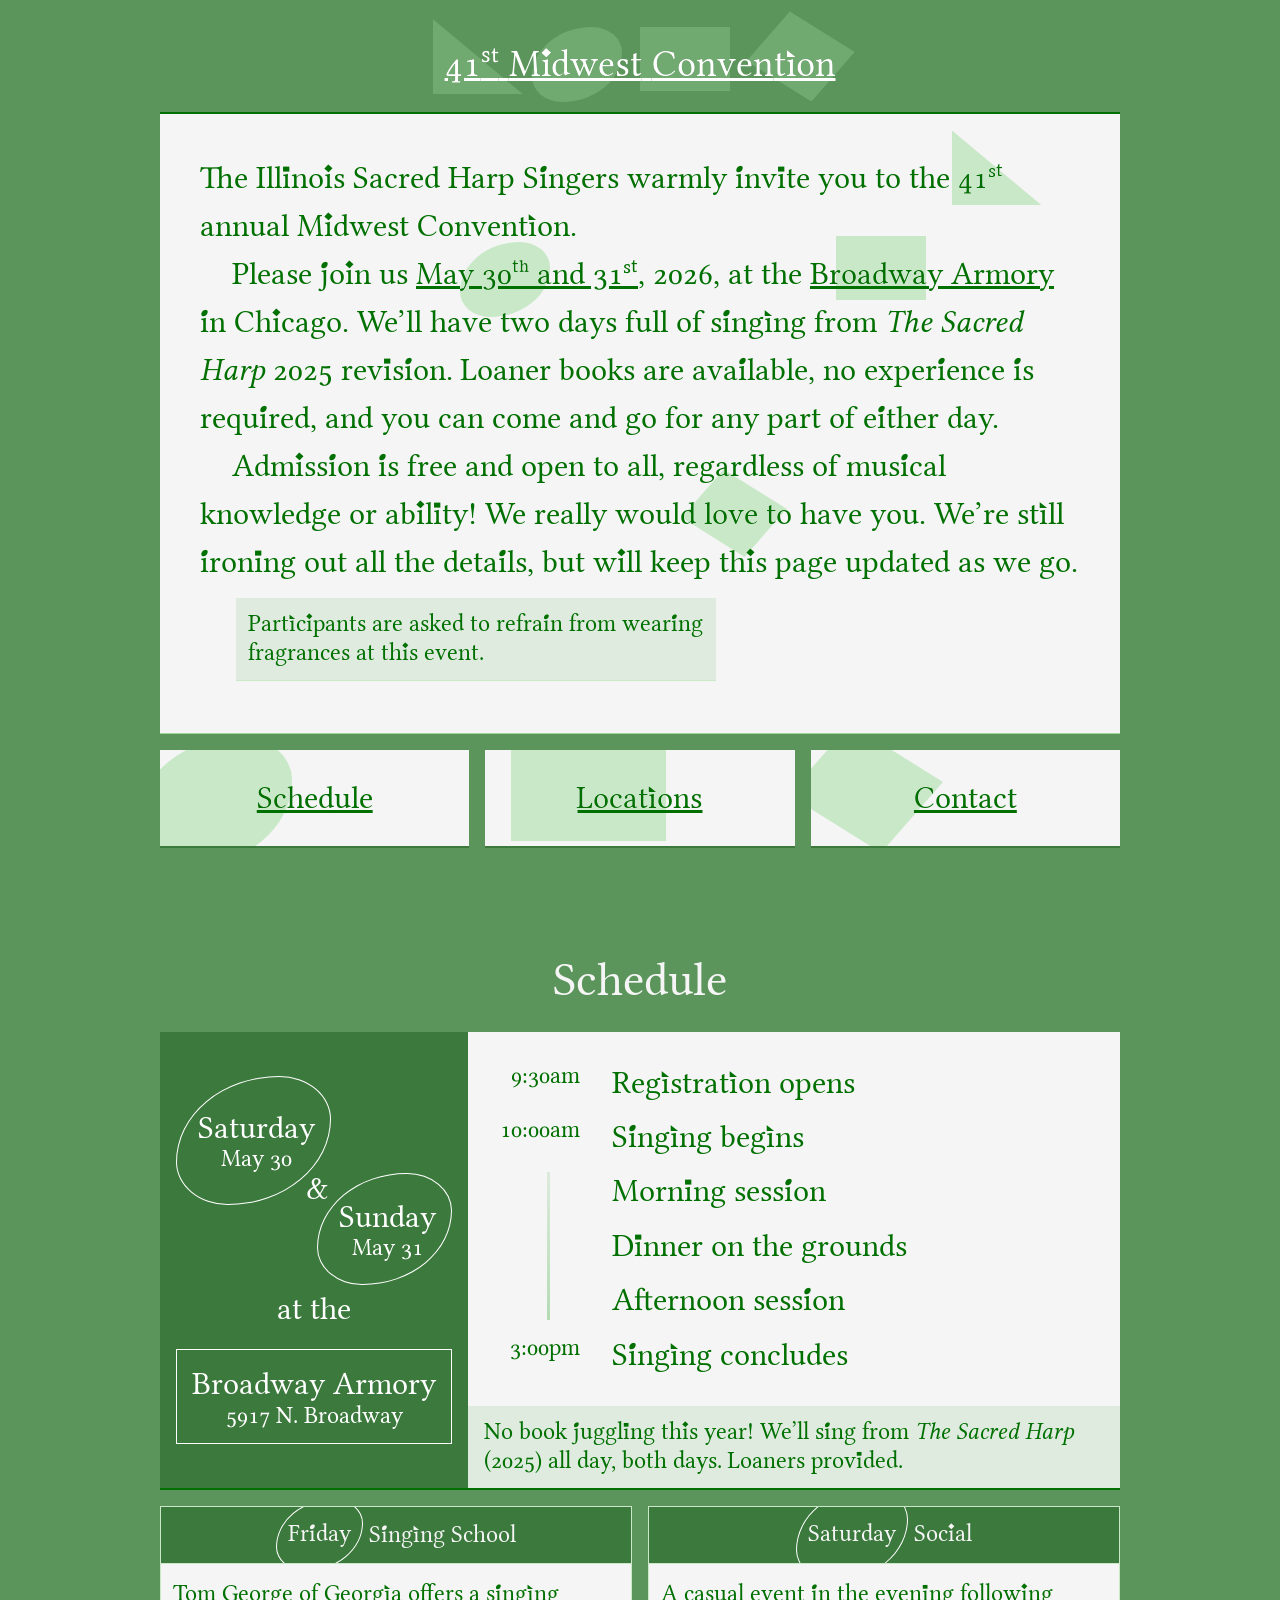
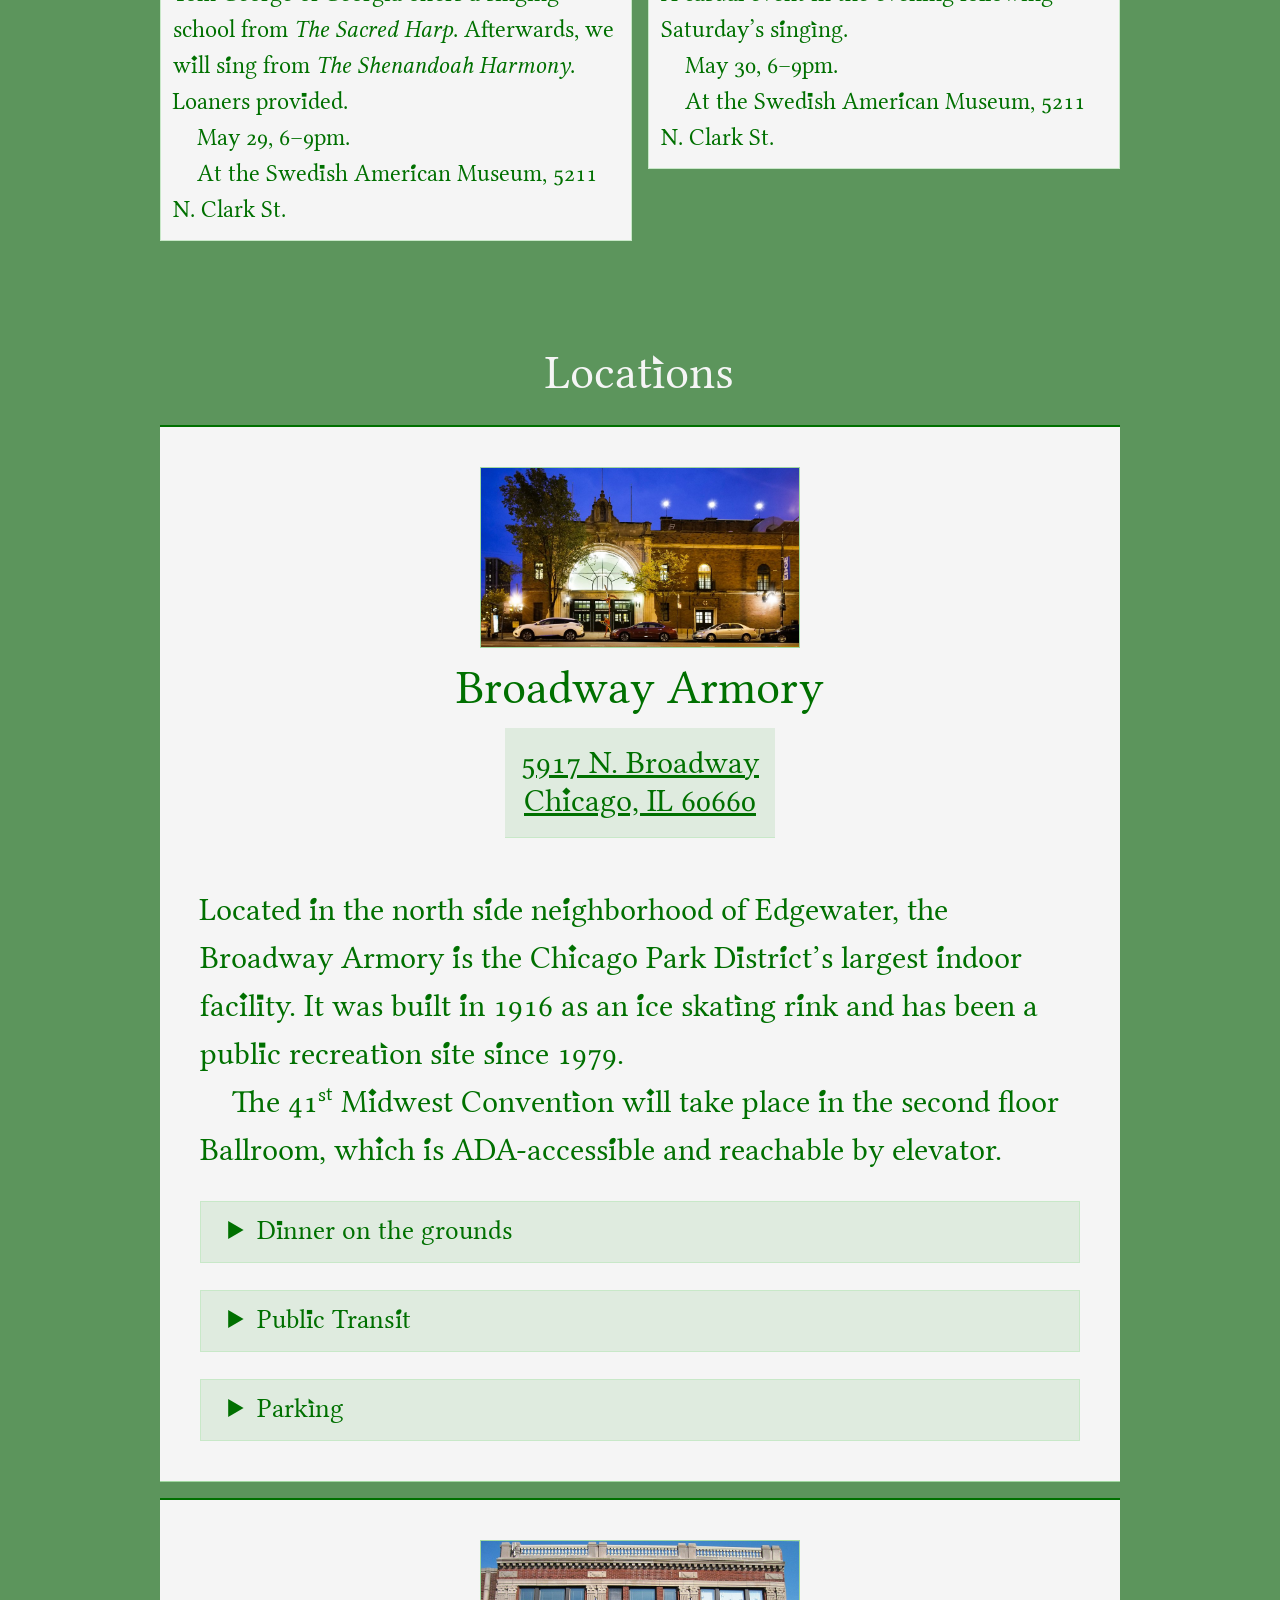
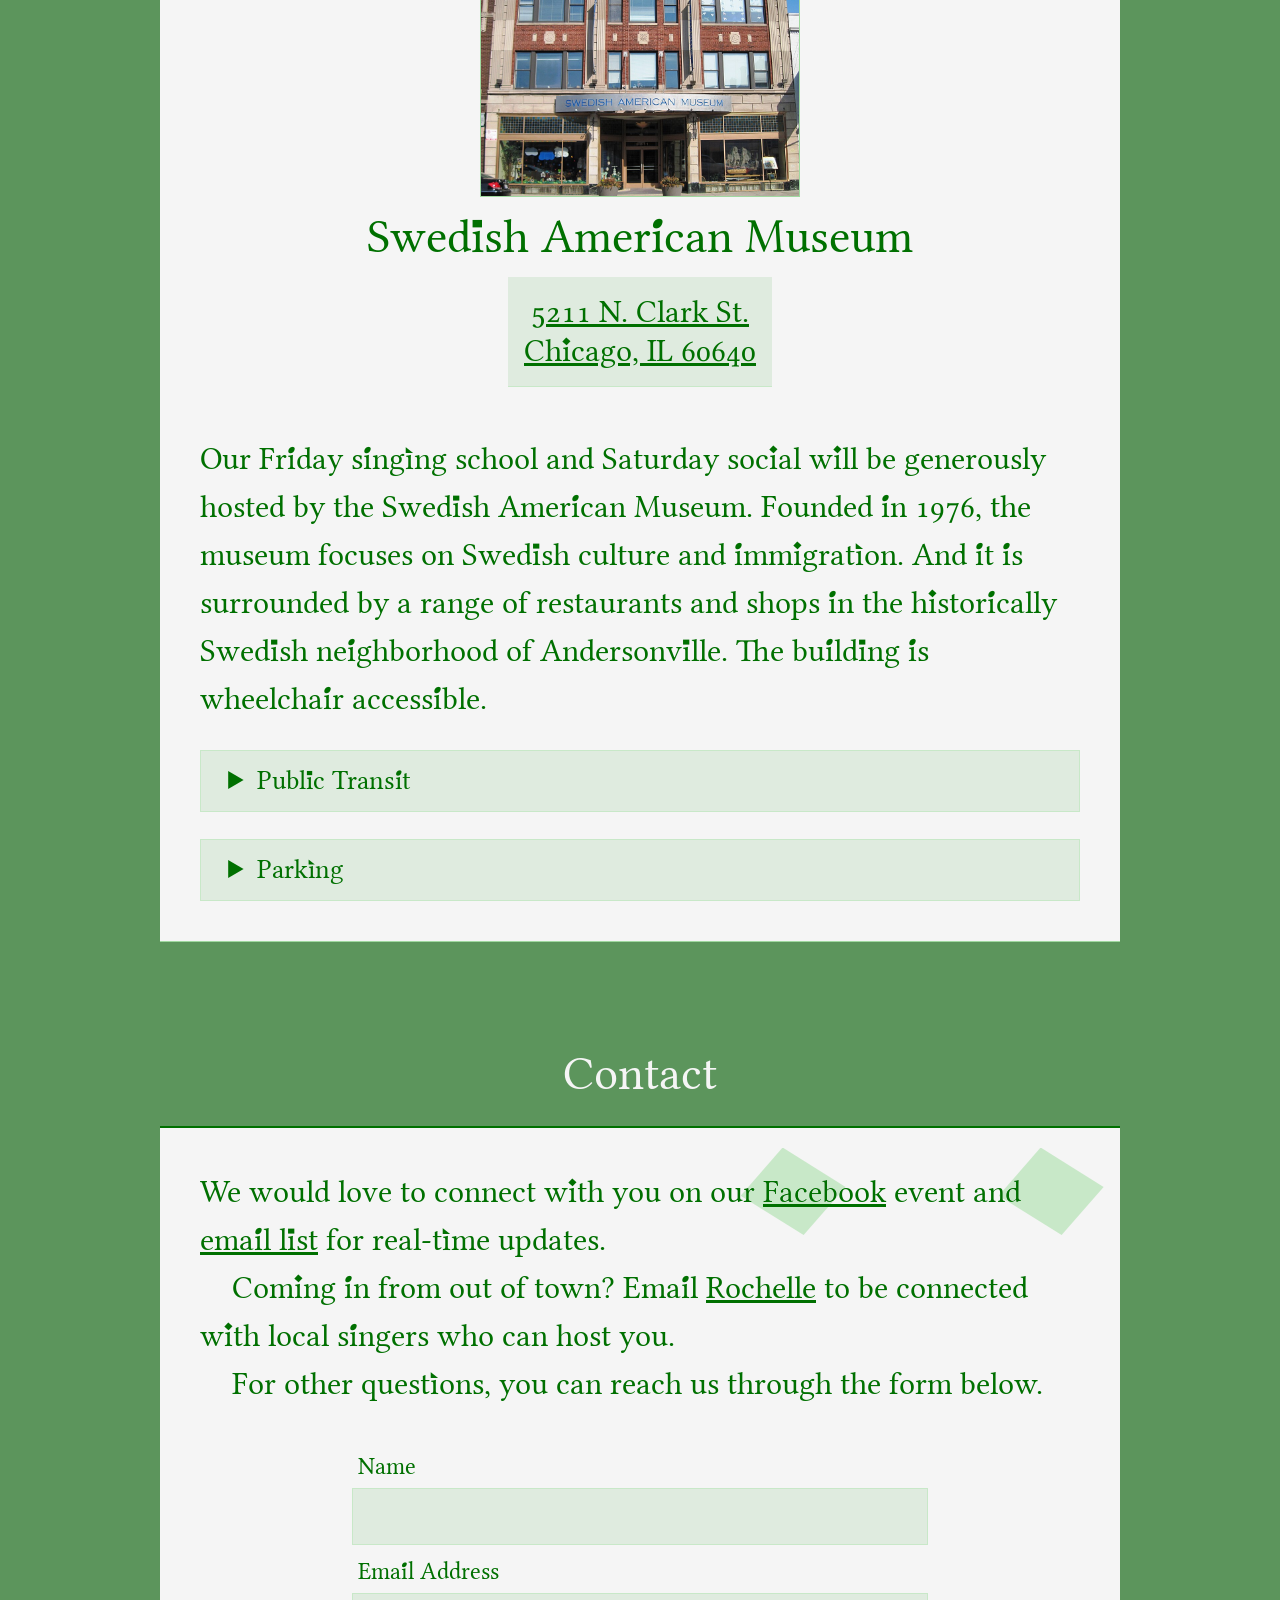
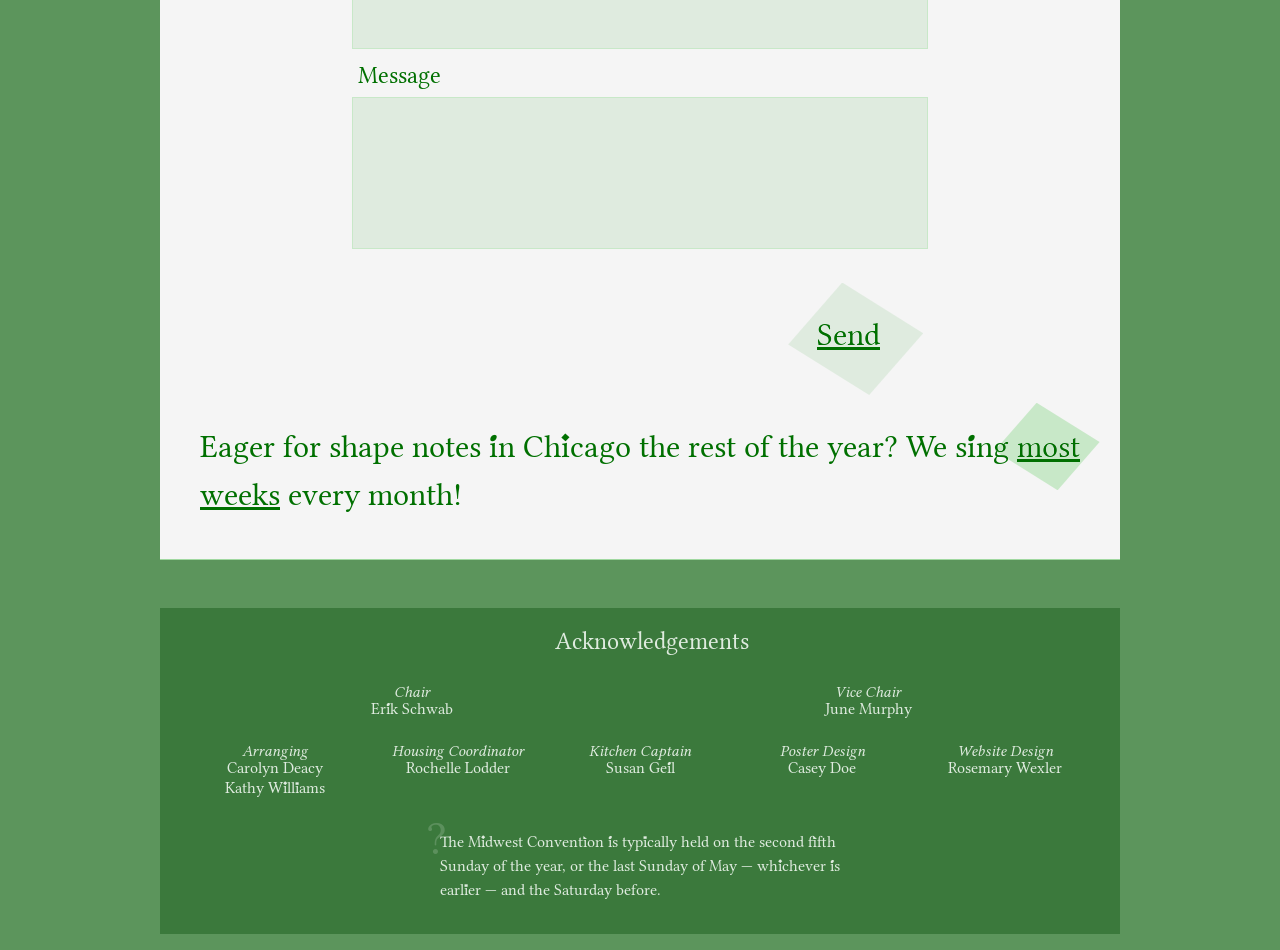
==== commit 63b9fd24: "Update index.html" ====
--- a/index.html
+++ b/index.html
@@ -28,7 +28,8 @@
 		<p>The Illinois Sacred Harp Singers warmly invite you to the <span class="fa" style="animation-delay:1s">41<sup>st</sup> annual Midwest Convention</span>.</p>
 		<p>Please join us <a href="#schedule">May <span class="sol" style="animation-delay:2s">30<sup>th</sup></span> and 31<sup>st</sup></a>, 2026, at the <a href="#location" class="la" style="animation-delay:3s">Broadway Armory</a> in Chicago. We’ll have two days full of singing from <em>The Sacred Harp</em> 2025 revision. Loaner books are available, no experience is required, and you can come and go for any part of either day.</p>
 		<p>Admission is free and open to all, regardless of musical knowledge or ability! We really would <span class="mi" style="animation-delay:4s">love to have you</span>. We’re still ironing out all the details, but will keep this page updated as we go.</p>
-	</section>
+		<aside>Participants are asked to refrain from wearing fragrances at this event.</aside>
+		</section>
 
 	<nav>
 		<a href="#schedule" class="sol">Schedule</a>
@@ -136,7 +137,7 @@
 		<details id="armory-parking">
 			<summary>Parking</summary>
 			<div class="details-inner">
-				<p>If public transit and taxi/ride share is not option, there are parking options available:</p>
+				<p>If public transit or taxi/rideshare is not an option, there are parking options available. Carpooling is encouraged.</p>
 				<ul class="block-list">
 					<li>There is metered street parking on all streets surrounding the Armory. It is $2.50 an hour and is payable at kiosks or on the <a href="https://parkchicago.com/" target="_blank">ParkChicago website or app</a>. There is a 2 or 3 hour limit, but time can be extended on the website/app. The meter is free on Sunday.</li>
 					<li>Directly adjacent to the Armory, on the north side of the building, there is a parking lot run by the Park District. There are about 25 spots and 2 dedicated handicapped parking spaces. It costs $15.25 to park all day (up to 9 hours).</li>
@@ -177,7 +178,7 @@
 		<details id="museum-parking">
 			<summary>Parking</summary>
 			<div class="details-inner">
-				<p>If public transit and taxi/ride share is not option, there are parking options available:</p>
+				<p>If public transit or taxi/rideshare is not an option, there are parking options available. Carpooling is encouraged.</p>
 				<ul class="block-list">
 					<li>There is a dedicated loading zone in front of the museum for drop-offs.</li>
 					<li>The Swedish American Museum owns the parking lot on the corner of Ashland and Foster (5201 N. Ashland Ave.). They have generously offered to let us use it for free on the nights of the singing school and social. There is one dedicated handicapped spot.</li>
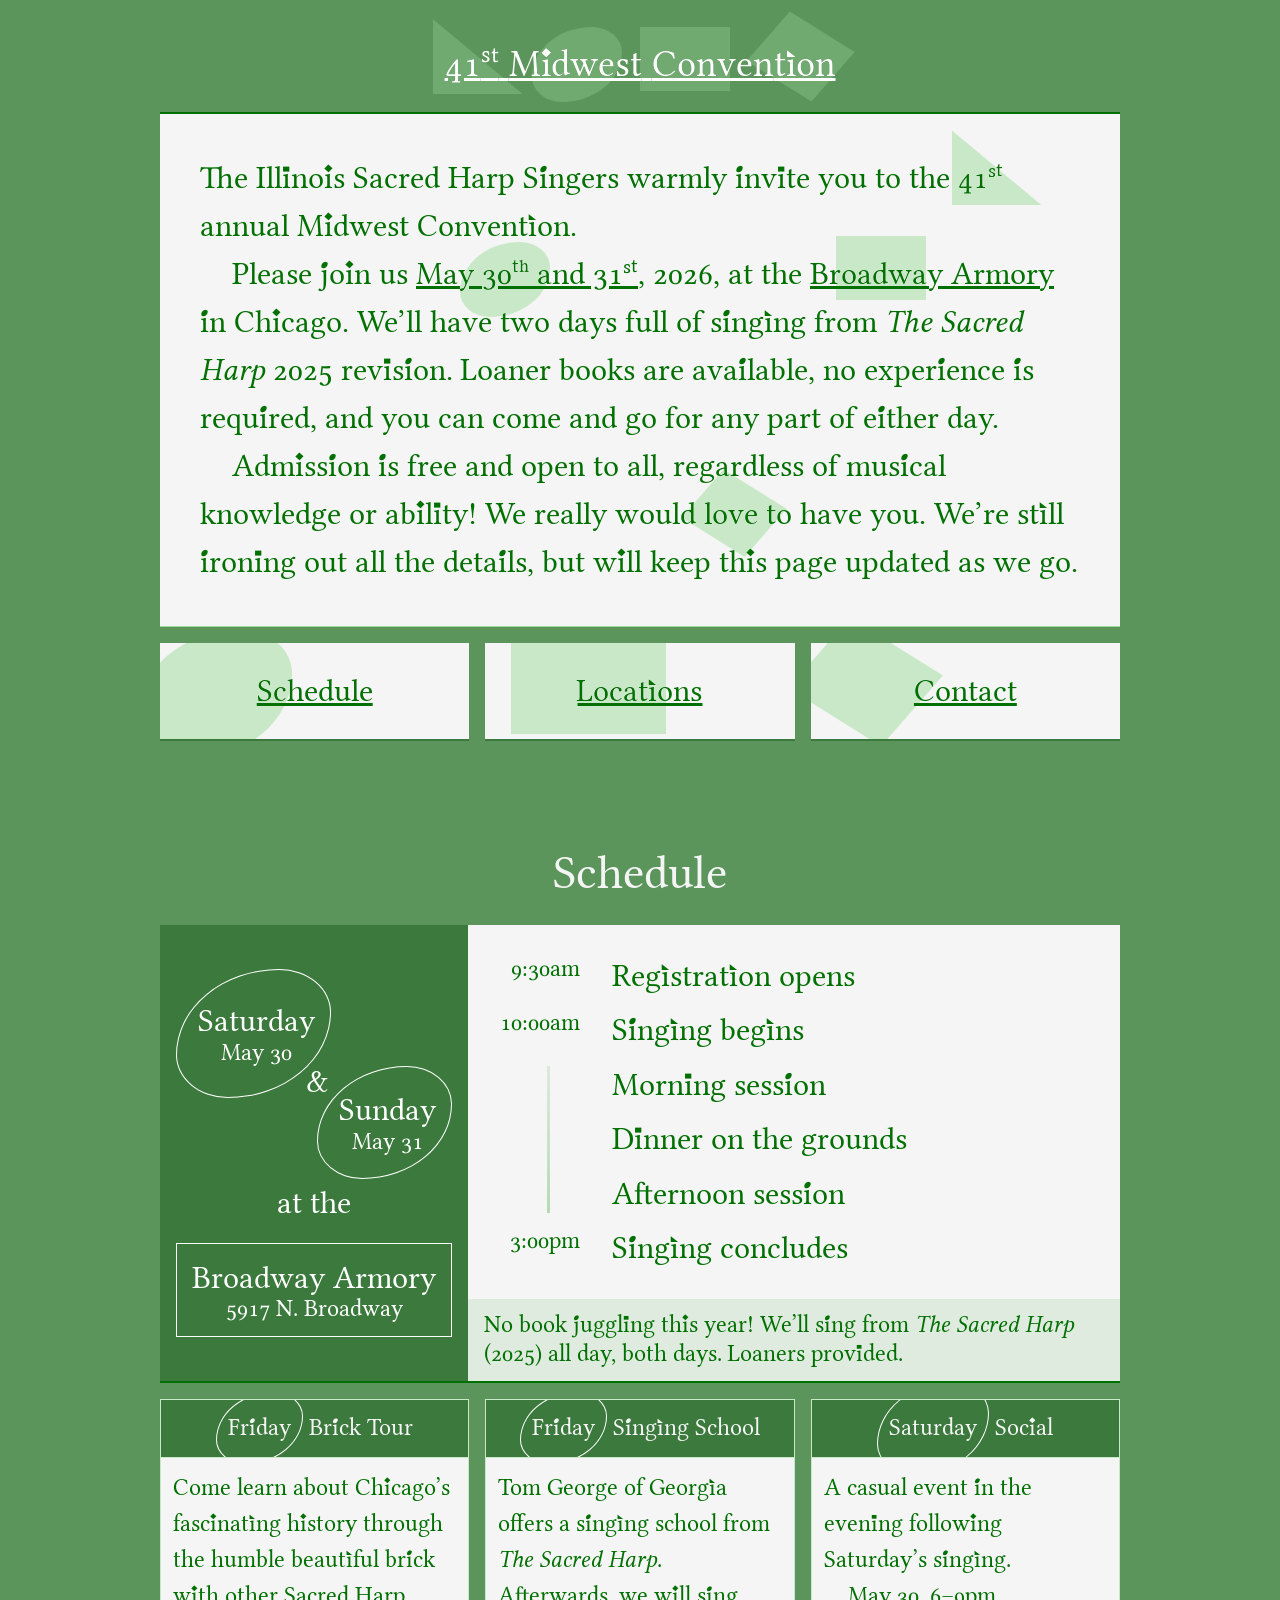
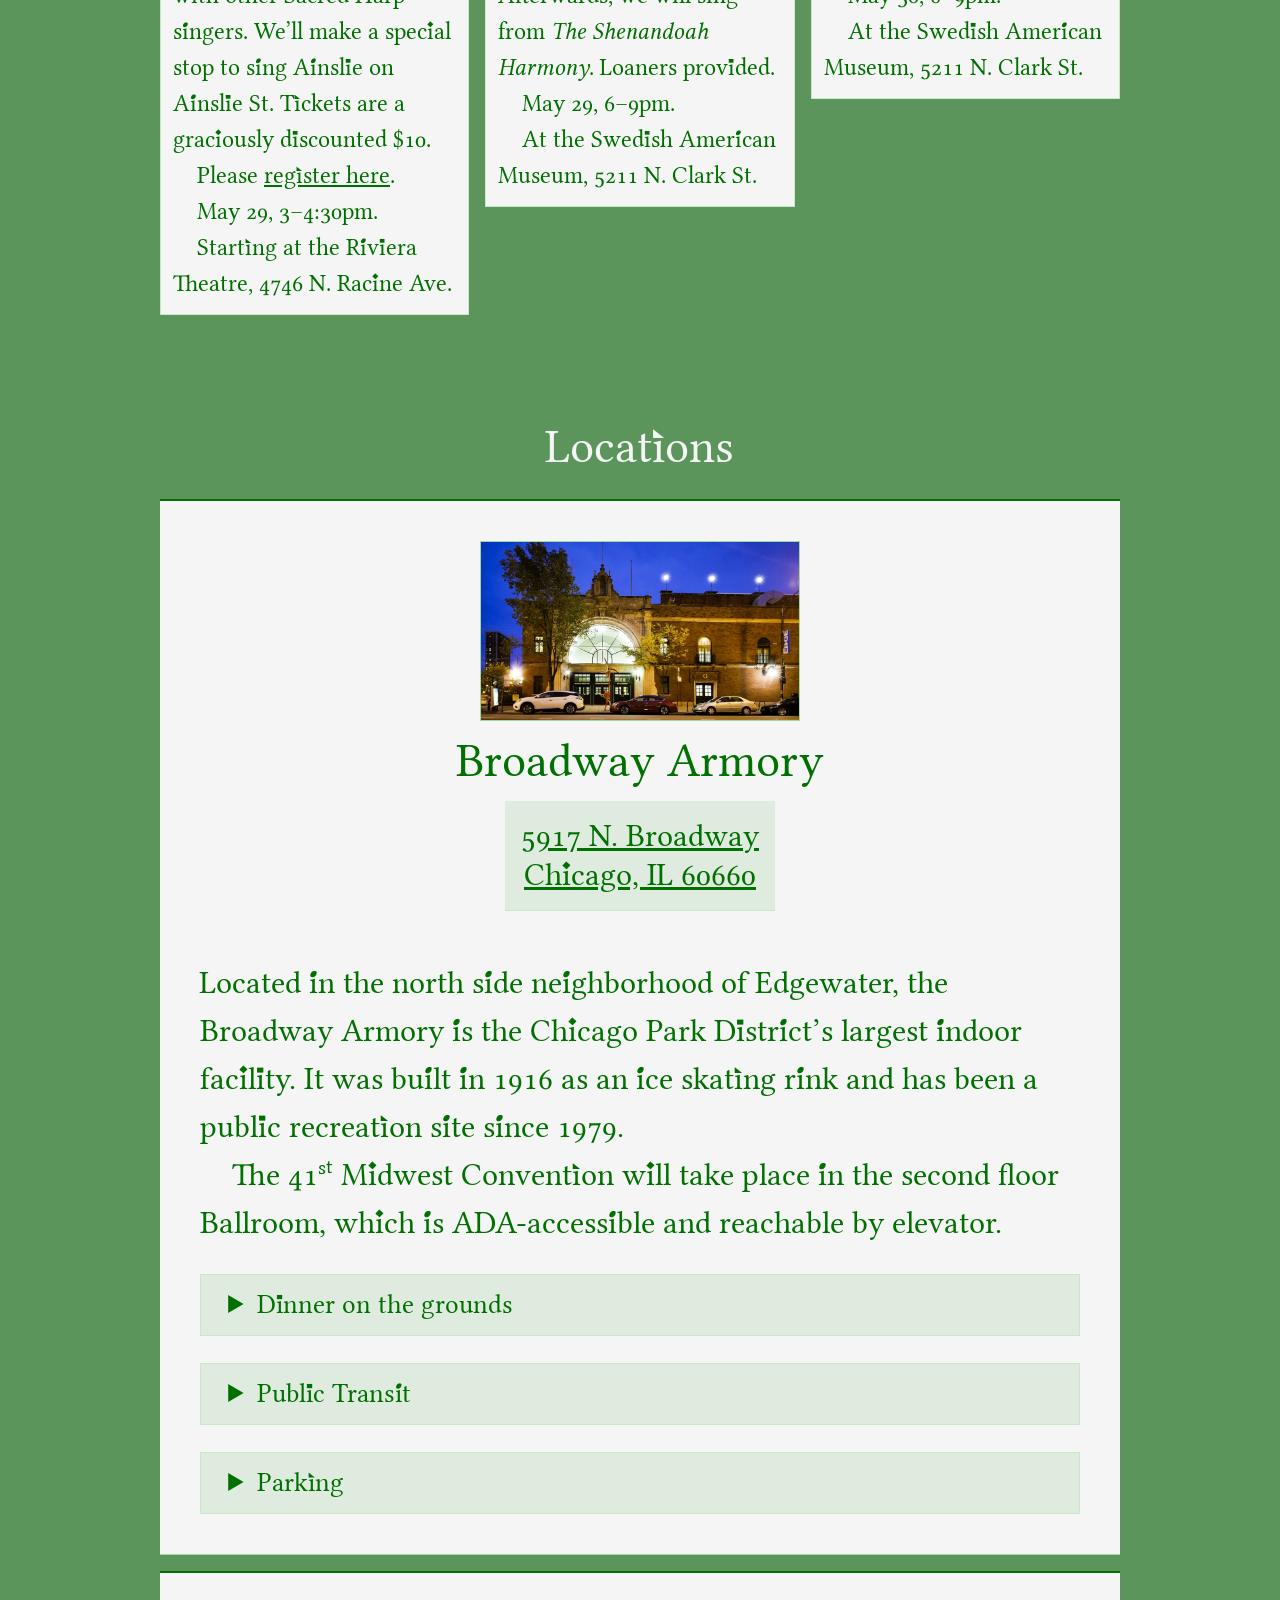
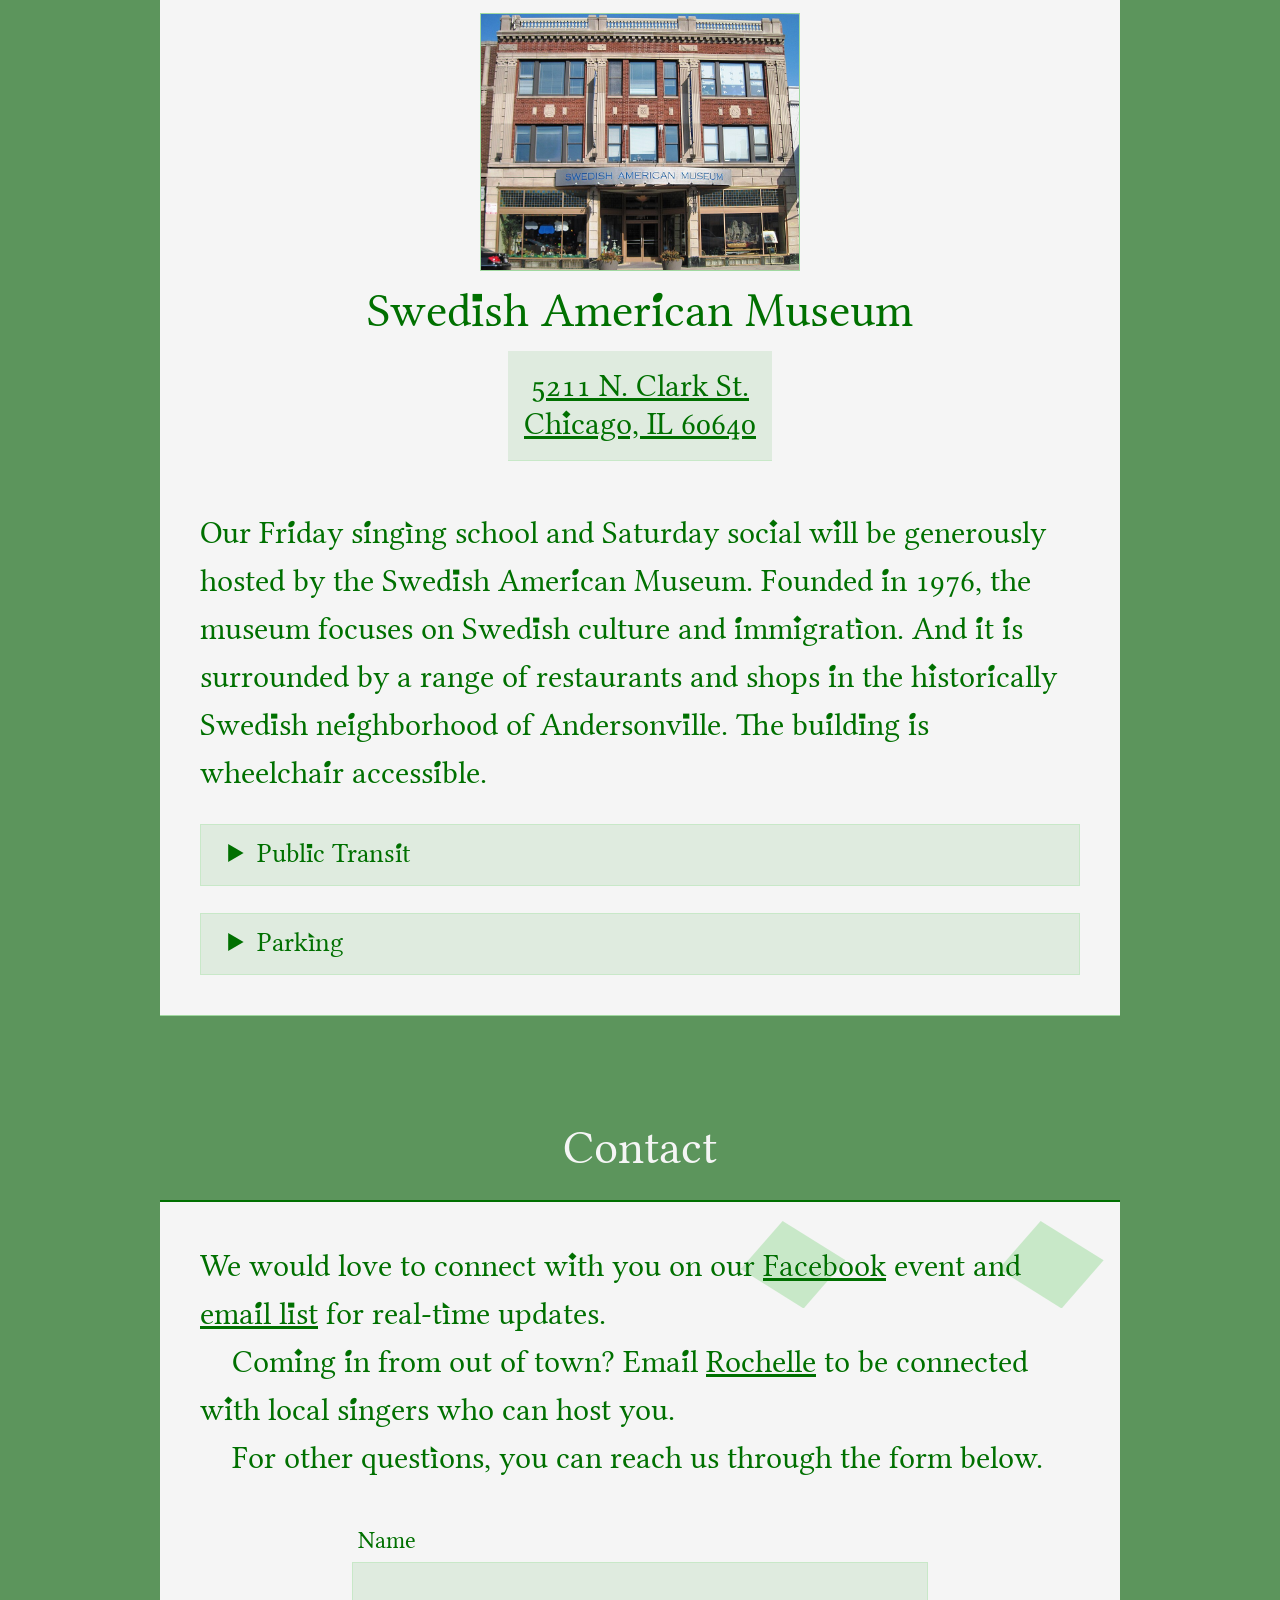
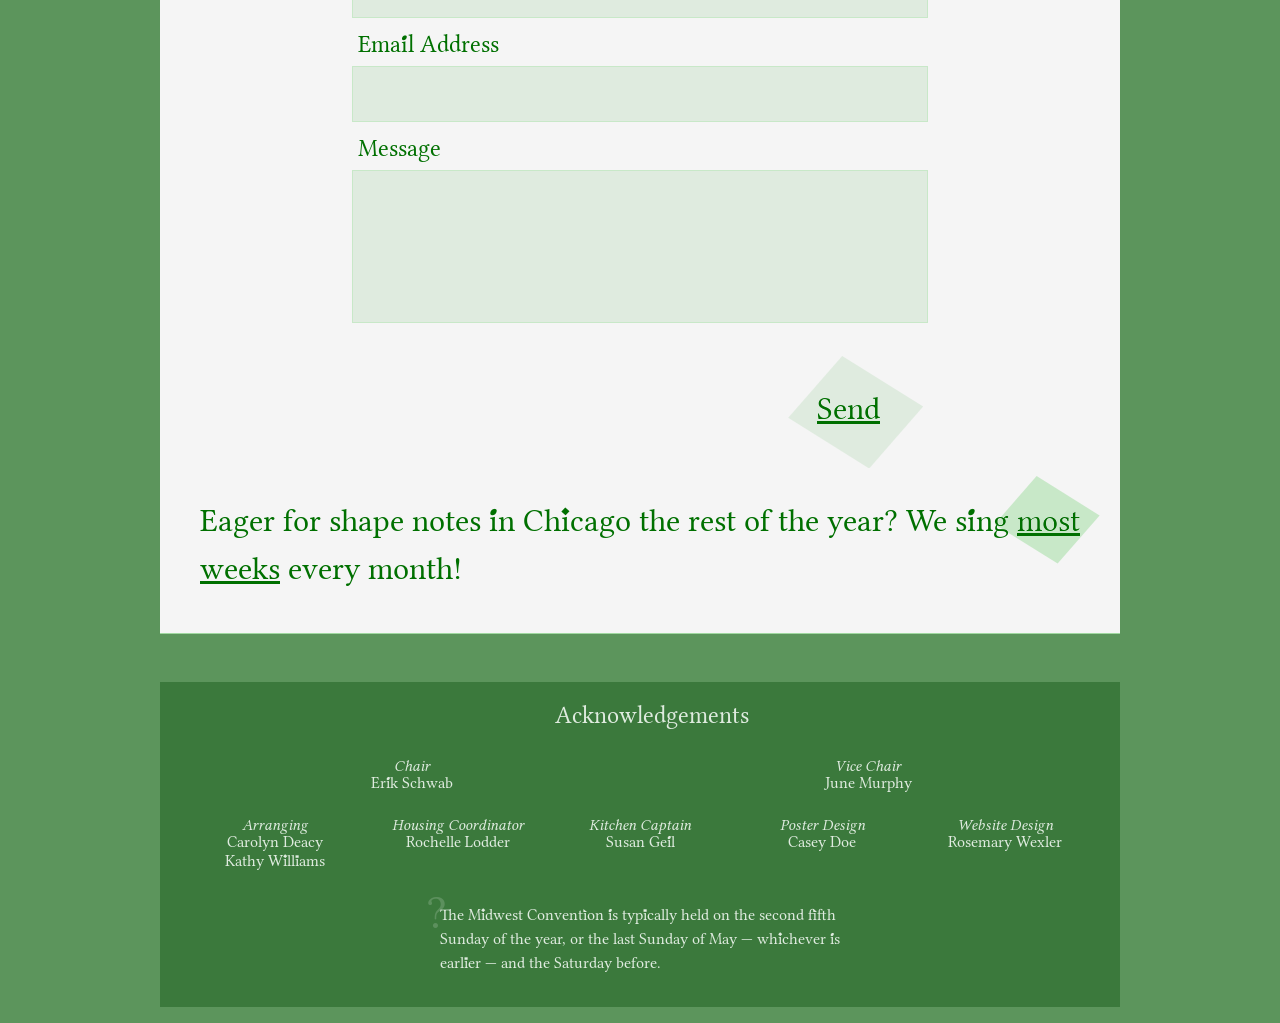
==== commit d4464254: "Add brick tour" ====
--- a/index.html
+++ b/index.html
@@ -28,8 +28,7 @@
 		<p>The Illinois Sacred Harp Singers warmly invite you to the <span class="fa" style="animation-delay:1s">41<sup>st</sup> annual Midwest Convention</span>.</p>
 		<p>Please join us <a href="#schedule">May <span class="sol" style="animation-delay:2s">30<sup>th</sup></span> and 31<sup>st</sup></a>, 2026, at the <a href="#location" class="la" style="animation-delay:3s">Broadway Armory</a> in Chicago. We’ll have two days full of singing from <em>The Sacred Harp</em> 2025 revision. Loaner books are available, no experience is required, and you can come and go for any part of either day.</p>
 		<p>Admission is free and open to all, regardless of musical knowledge or ability! We really would <span class="mi" style="animation-delay:4s">love to have you</span>. We’re still ironing out all the details, but will keep this page updated as we go.</p>
-		<aside>Participants are asked to refrain from wearing fragrances at this event.</aside>
-		</section>
+	</section>
 
 	<nav>
 		<a href="#schedule" class="sol">Schedule</a>
@@ -70,6 +69,20 @@
 			<article>
 				<header>
 					<h3 class="inner">
+						<span class="sol">Friday</span> Brick Tour
+					</h3>
+				</header>
+				<div class="info">
+					<p>Come learn about Chicago’s fascinating history through the humble beautiful brick with other Sacred Harp singers. We’ll make a special stop to sing Ainslie on Ainslie St. Tickets are a graciously discounted $10. </p>
+					<p>Please <a href="https://docs.google.com/forms/d/e/1FAIpQLScNnHuoBbb1ndU5NDxAQXFcI_pW89KVOuNOBRpfW_IagM_dNw/viewform" target="_blank">register here</a>.</p>
+					<p>May 29, 3–4:30pm.</p> 
+					<p>Starting at the Riviera Theatre, 4746 N. Racine Ave.</p>
+				</div>
+			</article>
+
+			<article>
+				<header>
+					<h3 class="inner">
 						<span class="sol">Friday</span> Singing School
 					</h3>
 				</header>
@@ -137,11 +150,11 @@
 		<details id="armory-parking">
 			<summary>Parking</summary>
 			<div class="details-inner">
-				<p>If public transit or taxi/rideshare is not an option, there are parking options available. Carpooling is encouraged.</p>
+				<p>If public transit and taxi/ride share is not option, there are parking options available:</p>
 				<ul class="block-list">
 					<li>There is metered street parking on all streets surrounding the Armory. It is $2.50 an hour and is payable at kiosks or on the <a href="https://parkchicago.com/" target="_blank">ParkChicago website or app</a>. There is a 2 or 3 hour limit, but time can be extended on the website/app. The meter is free on Sunday.</li>
 					<li>Directly adjacent to the Armory, on the north side of the building, there is a parking lot run by the Park District. There are about 25 spots and 2 dedicated handicapped parking spaces. It costs $15.25 to park all day (up to 9 hours).</li>
-					<li>On Sunday, the bank across the street has agreed to let us park in their lot for free.</li>
+					<li>On Sunday, the bank across the street has agreed to let us park in their lot for free. There is a pay lot nearby at 1128 W. Thorndale Ave.</li>
 					<li>A little farther afoot, there are free parking spots to be found in the neighborhood west of Broadway. Streets like Norwood and Glenlake are usually pretty good bets. Additionally, there are spots avalible behind the LA Fitness and Walgreens, 6100 block of Broadway, directly adjacent to the Red Line tracks.</li>
 				</ul>
 			</ul>
@@ -178,7 +191,7 @@
 		<details id="museum-parking">
 			<summary>Parking</summary>
 			<div class="details-inner">
-				<p>If public transit or taxi/rideshare is not an option, there are parking options available. Carpooling is encouraged.</p>
+				<p>If public transit and taxi/ride share is not option, there are parking options available:</p>
 				<ul class="block-list">
 					<li>There is a dedicated loading zone in front of the museum for drop-offs.</li>
 					<li>The Swedish American Museum owns the parking lot on the corner of Ashland and Foster (5201 N. Ashland Ave.). They have generously offered to let us use it for free on the nights of the singing school and social. There is one dedicated handicapped spot.</li>
--- a/dist.css
+++ b/dist.css
@@ -1 +1 @@
-@font-face{font-family:Shape Libertine;src:url(assets/ShapeLibertine.woff2)format("woff2");font-weight:400;font-style:normal;font-display:block}@font-face{font-family:Shape Libertine;src:url(assets/subset-LibertinusSerif-Italic.woff2)format("woff2");font-weight:400;font-style:italic;font-display:block}*,:before,:after{box-sizing:border-box;scroll-margin-block:1rem}html{--a-root:#007000;--a-moss:#5c955c;--b-mint:#c8e8c8;--b-glow:#a0d8a0;--b-sage:#dfebdf;--c-mint:#70aa70;--c-glow:#88c788;--c-sage:#3b793c;color:var(--a-root);--color:var(--b-mint);--b:2px;background-color:var(--a-moss);font-feature-settings:"onum" on, "liga" on, "shps" on;font-family:Shape Libertine,Linux Libertine,Libertinus,Palatino,Georgia,Times New Roman,Times,serif;font-size:100%;line-height:1.5}body{min-height:100vh;margin:0 auto;padding:.5em;font-size:max(1.5rem,min(1.4vw + 1rem,2rem))}section{border-top:var(--b) solid var(--a-root);border-bottom:1px solid var(--b-glow);background:#f5f5f5;max-width:10in;margin:.5em auto;padding:max(1rem,min(5vw,2.5rem));display:block}section.clear{background:0 0;border:none;padding:0}section.clear h2{text-align:center;color:#f5f5f5;margin:2em 0 1rem;padding:0}header#top{text-align:center;color:#fff;--color:var(--c-mint);max-width:10in;margin:.5em auto;font-size:1.2em}header#top a{text-decoration:none}header#top h1:hover{--color:var(--c-mint)}header#top a:focus{--color:var(--c-glow)}header#top span:hover{--color:var(--c-glow)}header#top :is(.fa,.sol,.la,.mi):before{mix-blend-mode:lighten;width:5ch}header#top .fa:before{top:-.6em;left:-.3em}header#top .sol:before{left:.6em}header#top .la:before{top:-.4em;left:-.3em}header#top .mi:before{width:6ch;top:-.8em;left:-.7em}sup{vertical-align:baseline;font-feature-settings:"sups" on;font-size:1em}nav{flex-wrap:wrap;gap:.5em;max-width:10in;margin:.5em auto;display:flex}nav a{text-align:center;border-bottom:var(--b) solid var(--c-sage);background:#f5f5f5;flex:1 0 6em;padding:.75em;transition:background 1s;overflow:hidden}nav a:hover{background:var(--b-mint)}nav a:focus{background:var(--b-mint)}nav a:is(.fa,.sol,.la,.mi):before{width:50%}p{margin:0}p+:is(p){text-indent:1em}a,a:visited{color:inherit}:is(a,span,h1,h2,button):is(:focus,:hover){--color:var(--b-glow)}h1{cursor:pointer;margin:0;font-size:1em;font-weight:400}h2{margin:0;padding-left:1em;font-size:1.5em;font-weight:400}h2.la:before{left:-.2em}h3{margin:0;font-size:1.5em;font-weight:400;line-height:1}h3.inner{margin:0;font-size:1em}hgroup{text-align:center;grid-template-columns:auto;justify-items:center;gap:.5em 1.5em;margin-bottom:1.5em;display:grid}figure{height:100%;margin:0;position:relative}figure img{border:1px solid var(--b-glow);object-fit:cover;width:100%;max-width:10em;height:100%;display:block}figcaption{background:color-mix(in lab, var(--c-sage) 75%, transparent);color:#f5f5f5;opacity:0;padding:.5em;font-size:.75em;line-height:1.2;transition:opacity 1s;position:absolute;top:0;bottom:0;left:0;right:0}figure:hover :is(figcaption){opacity:1}figure:focus :is(figcaption){opacity:1}@media (min-width:36rem){hgroup{grid-template-columns:auto}}.fa,.sol,.la,.mi{position:relative}:is(.fa,.sol,.la,.mi):before{content:"";aspect-ratio:1.2;pointer-events:none;mix-blend-mode:darken;opacity:0;width:6ch;animation:1s forwards opacity-in;animation-delay:inherit;background:var(--color);transition:background .5s;position:absolute;top:-.8em;left:-.7em}.fa:before{clip-path:polygon(0 100%,0 0,100% 100%,0 100%,var(--b) calc(100% - var(--b)),calc(100% - var(--b)/tan(19deg)) calc(100% - var(--b)),var(--b) calc(var(--b)/tan(24deg)),var(--b) calc(100% - var(--b)));clip-path:polygon(0 100%,0 0,100% 100%,0 100%);top:-.9em;left:-.2em}.sol:before{border-radius:100% 50%;top:-.4em}.la:before{aspect-ratio:1.4;top:-.6em;left:.8em}.mi:before{width:7ch;clip-path:polygon(40% 0,100% 45%,60% 100%,0 55%,40% 0, 40% var(--b), var(--b) 55%, 60% calc(100% - var(--b)), calc(100% - var(--b)) 45%, 40% var(--b));clip-path:polygon(40% 0,100% 45%,60% 100%,0 55%,40% 0)}@keyframes opacity-in{0%{opacity:0}to{opacity:1}}dl,.block-list{margin:0;list-style:none}dt{font-style:italic}dd,.block-list li{margin-left:.25em;border-left:.25em solid var(--b-mint);margin-top:.25em;margin-bottom:.5em;padding-left:.5em}dl ul{font-size:.75em;list-style:none}hgroup address{background:var(--b-sage);border-bottom:1px solid var(--b-mint);max-width:max-content;margin-left:-.3em;margin-right:-.3em;padding:.5em;line-height:1.2}address{margin:0;font-style:normal}summary{background:var(--b-sage);cursor:pointer;padding:.5em 1em;line-height:1.2}[open] :is(summary){border-bottom:1px solid var(--b-mint)}details{border:1px solid var(--b-mint);margin-top:1em;font-size:85%}.details-inner{padding:.5em}.details-inner .block-list{padding:0}aside{text-indent:0;background:var(--b-sage);border-bottom:1px solid var(--b-mint);max-width:5in;margin:.5em .5em .5em 1.5em;padding:.5em;font-size:.75em;line-height:1.2}aside p{text-indent:0}aside p+:is(aside p){margin-top:.5em}footer{max-width:10in;color:var(--b-sage);background:var(--c-sage);margin:3em auto 0;padding:1em max(1.5rem,min(5vw,3rem));font-size:1rem}footer h2{text-align:center;font-size:1.5em}footer h3{margin:0;font-size:1em;font-style:italic}footer ul{flex-wrap:wrap;justify-content:space-around;gap:1.5em 3em;margin:1.5em 0 0;padding:0;list-style:none;display:flex}footer li{text-align:center;flex:1 0 8em;line-height:1.2}footer li span{display:block}footer p{text-indent:0;max-width:25em;margin:2em auto 1em;position:relative}footer p:before{content:"?";opacity:.2;font-size:3em;line-height:1;position:absolute;top:-.3em;left:-.3em}.mini-events{background:0 0;border:none;flex-wrap:wrap;align-items:start;gap:1rem;padding:0;font-size:75%;display:flex}.mini-events article{border:1px solid var(--b-mint);background:#f5f5f5;flex:1 0 15rem}.mini-events header{background:var(--c-sage);border-bottom:1px solid var(--b-mint);color:#f5f5f5;justify-content:center;align-items:center;height:2lh;padding:.5em;line-height:1.2;display:flex;overflow:hidden}.mini-events .info{padding:.5em}.main-event{background:var(--c-sage);border-bottom:var(--b) solid var(--a-root);flex-flow:column wrap;align-items:center;gap:0;max-width:10in;margin:1rem auto;display:flex}.main-event header{flex:0 1 max-content;text-align:center;color:#fff;padding:1rem}.main-event header .sol{padding-left:1.4ch}.main-event .info{background:#f5f5f5;flex:2 0 auto}.main-event aside{max-width:unset;border-bottom:none;margin:0;padding-left:1rem;padding-right:1rem}:is(.mini-events,.main-event) .inter{line-height:1}:is(.mini-events,.main-event) .fa{border:1px solid #fff;flex-direction:column;justify-content:center;width:fit-content;padding:1ch;line-height:1.2;display:inline-flex}:is(.mini-events,.main-event) .fa:before{display:none}.main-event :is(:is(.mini-events,.main-event) .fa):last-of-type{margin-top:.5em}:is(.mini-events,.main-event) .sol{border:1px solid #fff;flex-direction:column;justify-content:center;width:fit-content;padding:1ch;line-height:1.2;display:inline-flex}:is(.mini-events,.main-event) .sol:before{display:none}.main-event :is(:is(.mini-events,.main-event) .sol):last-of-type{margin-top:.5em}:is(.mini-events,.main-event) .la{border:1px solid #fff;flex-direction:column;justify-content:center;width:fit-content;padding:1ch;line-height:1.2;display:inline-flex}:is(.mini-events,.main-event) .la:before{display:none}.main-event :is(:is(.mini-events,.main-event) .la):last-of-type{margin-top:.5em}:is(.mini-events,.main-event) .mi{border:1px solid #fff;flex-direction:column;justify-content:center;width:fit-content;padding:1ch;line-height:1.2;display:inline-flex}:is(.mini-events,.main-event) .mi:before{display:none}.main-event :is(:is(.mini-events,.main-event) .mi):last-of-type{margin-top:.5em}:is(.mini-events,.main-event) .sol{aspect-ratio:1.2;border-radius:100% 50%}:is(.mini-events,.main-event) time{font-size:75%;line-height:1}:is(.mini-events,.main-event) address{font-size:75%;line-height:1}.timeline{grid-template-columns:min-content 1fr;gap:.5em 1em;padding:1em;display:grid}.timeline>*{grid-column:2;line-height:1.2}.timeline>time{text-align:right;grid-column:1}.timeline:after{content:"";background:linear-gradient(#dceadc,#b3dbb3);grid-area:3/1/6;justify-self:end;width:3px;margin-right:2ch}@media (min-width:40rem){.main-event{flex-direction:row}.main-event header :is(.fa,.sol,.la,.mi){display:flex}.main-event header :is(.fa,.sol,.la,.mi):last-child{margin-top:0}.main-event .inter{margin-top:-1em;margin-bottom:-1em;margin-left:.2em;display:block}.main-event .info{flex-basis:20rem}}form{max-width:6in;margin:1em auto 2em}label{padding-left:.4rem;padding-right:.4rem;font-size:75%}input,textarea{font:inherit;color:inherit;border:1px solid var(--b-mint);background:var(--b-sage);resize:none;border-radius:0;width:100%;padding:.2rem .4rem;transition:background 1s,border-color 1s}:is(input,textarea):hover{border-color:var(--c-glow);background:var(--b-mint)}:is(input,textarea):focus{border-color:var(--c-glow);background:var(--b-mint)}:is(input,textarea):valid{border-color:var(--c-glow)}:is(input,textarea):invalid:not(:focus):not(:-ms-placeholder-shown){border:1px dashed var(--c-glow)}:is(input,textarea):invalid:not(:focus):not(:placeholder-shown){border:1px dashed var(--c-glow)}button{font:inherit;color:inherit;cursor:pointer;background:0 0;border:none;padding:0;text-decoration:underline;display:block}:invalid~:is(button){--color:var(--b-sage)}:invalid:has(~button:is(:hover,:focus)){background-color:var(--b-mint)}button.mi:before{width:9ch;top:-.9em;left:-.9em}button[type=submit]{margin:1.5em 1.5em 1.5em auto}button[type=button]{margin-left:auto;margin-right:auto}+@font-face{font-family:Shape Libertine;src:url(assets/ShapeLibertine.woff2)format("woff2");font-weight:400;font-style:normal;font-display:block}@font-face{font-family:Shape Libertine;src:url(assets/subset-LibertinusSerif-Italic.woff2)format("woff2");font-weight:400;font-style:italic;font-display:block}*,:before,:after{box-sizing:border-box;scroll-margin-block:1rem}html{--a-root:#007000;--a-moss:#5c955c;--b-mint:#c8e8c8;--b-glow:#a0d8a0;--b-sage:#dfebdf;--c-mint:#70aa70;--c-glow:#88c788;--c-sage:#3b793c;color:var(--a-root);--color:var(--b-mint);--b:2px;background-color:var(--a-moss);font-feature-settings:"onum" on, "liga" on, "shps" on;font-family:Shape Libertine,Linux Libertine,Libertinus,Palatino,Georgia,Times New Roman,Times,serif;font-size:100%;line-height:1.5}body{min-height:100vh;margin:0 auto;padding:.5em;font-size:max(1.5rem,min(1.4vw + 1rem,2rem))}section{border-top:var(--b) solid var(--a-root);border-bottom:1px solid var(--b-glow);background:#f5f5f5;max-width:10in;margin:.5em auto;padding:max(1rem,min(5vw,2.5rem));display:block}section.clear{background:0 0;border:none;padding:0}section.clear h2{text-align:center;color:#f5f5f5;margin:2em 0 1rem;padding:0}header#top{text-align:center;color:#fff;--color:var(--c-mint);max-width:10in;margin:.5em auto;font-size:1.2em}header#top a{text-decoration:none}header#top h1:hover{--color:var(--c-mint)}header#top a:focus{--color:var(--c-glow)}header#top span:hover{--color:var(--c-glow)}header#top :is(.fa,.sol,.la,.mi):before{mix-blend-mode:lighten;width:5ch}header#top .fa:before{top:-.6em;left:-.3em}header#top .sol:before{left:.6em}header#top .la:before{top:-.4em;left:-.3em}header#top .mi:before{width:6ch;top:-.8em;left:-.7em}sup{vertical-align:baseline;font-feature-settings:"sups" on;font-size:1em}nav{flex-wrap:wrap;gap:.5em;max-width:10in;margin:.5em auto;display:flex}nav a{text-align:center;border-bottom:var(--b) solid var(--c-sage);background:#f5f5f5;flex:1 0 6em;padding:.75em;transition:background 1s;overflow:hidden}nav a:hover{background:var(--b-mint)}nav a:focus{background:var(--b-mint)}nav a:is(.fa,.sol,.la,.mi):before{width:50%}p{margin:0}p+:is(p){text-indent:1em}a,a:visited{color:inherit}:is(a,span,h1,h2,button):is(:focus,:hover){--color:var(--b-glow)}h1{cursor:pointer;margin:0;font-size:1em;font-weight:400}h2{margin:0;padding-left:1em;font-size:1.5em;font-weight:400}h2.la:before{left:-.2em}h3{margin:0;font-size:1.5em;font-weight:400;line-height:1}h3.inner{margin:0;font-size:1em}hgroup{text-align:center;grid-template-columns:auto;justify-items:center;gap:.5em 1.5em;margin-bottom:1.5em;display:grid}figure{height:100%;margin:0;position:relative}figure img{border:1px solid var(--b-glow);object-fit:cover;width:100%;max-width:10em;height:100%;display:block}figcaption{background:color-mix(in lab, var(--c-sage) 75%, transparent);color:#f5f5f5;opacity:0;padding:.5em;font-size:.75em;line-height:1.2;transition:opacity 1s;position:absolute;top:0;bottom:0;left:0;right:0}figure:hover :is(figcaption){opacity:1}figure:focus :is(figcaption){opacity:1}@media (min-width:36rem){hgroup{grid-template-columns:auto}}.fa,.sol,.la,.mi{position:relative}:is(.fa,.sol,.la,.mi):before{content:"";aspect-ratio:1.2;pointer-events:none;mix-blend-mode:darken;opacity:0;width:6ch;animation:1s forwards opacity-in;animation-delay:inherit;background:var(--color);transition:background .5s;position:absolute;top:-.8em;left:-.7em}.fa:before{clip-path:polygon(0 100%,0 0,100% 100%,0 100%,var(--b) calc(100% - var(--b)),calc(100% - var(--b)/tan(19deg)) calc(100% - var(--b)),var(--b) calc(var(--b)/tan(24deg)),var(--b) calc(100% - var(--b)));clip-path:polygon(0 100%,0 0,100% 100%,0 100%);top:-.9em;left:-.2em}.sol:before{border-radius:100% 50%;top:-.4em}.la:before{aspect-ratio:1.4;top:-.6em;left:.8em}.mi:before{width:7ch;clip-path:polygon(40% 0,100% 45%,60% 100%,0 55%,40% 0, 40% var(--b), var(--b) 55%, 60% calc(100% - var(--b)), calc(100% - var(--b)) 45%, 40% var(--b));clip-path:polygon(40% 0,100% 45%,60% 100%,0 55%,40% 0)}@keyframes opacity-in{0%{opacity:0}to{opacity:1}}dl,.block-list{margin:0;list-style:none}dt{font-style:italic}dd,.block-list li{margin-left:.25em;border-left:.25em solid var(--b-mint);margin-top:.25em;margin-bottom:.5em;padding-left:.5em}dl ul{font-size:.75em;list-style:none}hgroup address{background:var(--b-sage);border-bottom:1px solid var(--b-mint);max-width:max-content;margin-left:-.3em;margin-right:-.3em;padding:.5em;line-height:1.2}address{margin:0;font-style:normal}summary{background:var(--b-sage);cursor:pointer;padding:.5em 1em;line-height:1.2}[open] :is(summary){border-bottom:1px solid var(--b-mint)}details{border:1px solid var(--b-mint);margin-top:1em;font-size:85%}.details-inner{padding:.5em}.details-inner .block-list{padding:0}aside{text-indent:0;background:var(--b-sage);border-bottom:1px solid var(--b-mint);max-width:5in;margin:.5em .5em .5em 1.5em;padding:.5em;font-size:.75em;line-height:1.2}aside p{text-indent:0}aside p+:is(aside p){margin-top:.5em}footer{max-width:10in;color:var(--b-sage);background:var(--c-sage);margin:3em auto 0;padding:1em max(1.5rem,min(5vw,3rem));font-size:1rem}footer h2{text-align:center;font-size:1.5em}footer h3{margin:0;font-size:1em;font-style:italic}footer ul{flex-wrap:wrap;justify-content:space-around;gap:1.5em 3em;margin:1.5em 0 0;padding:0;list-style:none;display:flex}footer li{text-align:center;flex:1 0 8em;line-height:1.2}footer li span{display:block}footer p{text-indent:0;max-width:25em;margin:2em auto 1em;position:relative}footer p:before{content:"?";opacity:.2;font-size:3em;line-height:1;position:absolute;top:-.3em;left:-.3em}.mini-events{background:0 0;border:none;flex-wrap:wrap;align-items:start;gap:1rem;padding:0;font-size:75%;display:flex}.mini-events article{border:1px solid var(--b-mint);background:#f5f5f5;flex:1 0 min(100%,18rem)}.mini-events header{background:var(--c-sage);border-bottom:1px solid var(--b-mint);color:#f5f5f5;justify-content:center;align-items:center;height:2lh;padding:.5em;line-height:1.2;display:flex;overflow:hidden}.mini-events .info{padding:.5em}.main-event{background:var(--c-sage);border-bottom:var(--b) solid var(--a-root);flex-flow:column wrap;align-items:center;gap:0;max-width:10in;margin:1rem auto;display:flex}.main-event header{flex:0 1 max-content;text-align:center;color:#fff;padding:1rem}.main-event header .sol{padding-left:1.4ch}.main-event .info{background:#f5f5f5;flex:2 0 auto}.main-event aside{max-width:unset;border-bottom:none;margin:0;padding-left:1rem;padding-right:1rem}:is(.mini-events,.main-event) .inter{line-height:1}:is(.mini-events,.main-event) .fa{border:1px solid #fff;flex-direction:column;justify-content:center;width:fit-content;padding:1ch;line-height:1.2;display:inline-flex}:is(.mini-events,.main-event) .fa:before{display:none}.main-event :is(:is(.mini-events,.main-event) .fa):last-of-type{margin-top:.5em}:is(.mini-events,.main-event) .sol{border:1px solid #fff;flex-direction:column;justify-content:center;width:fit-content;padding:1ch;line-height:1.2;display:inline-flex}:is(.mini-events,.main-event) .sol:before{display:none}.main-event :is(:is(.mini-events,.main-event) .sol):last-of-type{margin-top:.5em}:is(.mini-events,.main-event) .la{border:1px solid #fff;flex-direction:column;justify-content:center;width:fit-content;padding:1ch;line-height:1.2;display:inline-flex}:is(.mini-events,.main-event) .la:before{display:none}.main-event :is(:is(.mini-events,.main-event) .la):last-of-type{margin-top:.5em}:is(.mini-events,.main-event) .mi{border:1px solid #fff;flex-direction:column;justify-content:center;width:fit-content;padding:1ch;line-height:1.2;display:inline-flex}:is(.mini-events,.main-event) .mi:before{display:none}.main-event :is(:is(.mini-events,.main-event) .mi):last-of-type{margin-top:.5em}:is(.mini-events,.main-event) .sol{aspect-ratio:1.2;border-radius:100% 50%}:is(.mini-events,.main-event) time{font-size:75%;line-height:1}:is(.mini-events,.main-event) address{font-size:75%;line-height:1}.timeline{grid-template-columns:min-content 1fr;gap:.5em 1em;padding:1em;display:grid}.timeline>*{grid-column:2;line-height:1.2}.timeline>time{text-align:right;grid-column:1}.timeline:after{content:"";background:linear-gradient(#dceadc,#b3dbb3);grid-area:3/1/6;justify-self:end;width:3px;margin-right:2ch}@media (min-width:40rem){.main-event{flex-direction:row}.main-event header :is(.fa,.sol,.la,.mi){display:flex}.main-event header :is(.fa,.sol,.la,.mi):last-child{margin-top:0}.main-event .inter{margin-top:-1em;margin-bottom:-1em;margin-left:.2em;display:block}.main-event .info{flex-basis:20rem}}form{max-width:6in;margin:1em auto 2em}label{padding-left:.4rem;padding-right:.4rem;font-size:75%}input,textarea{font:inherit;color:inherit;border:1px solid var(--b-mint);background:var(--b-sage);resize:none;border-radius:0;width:100%;padding:.2rem .4rem;transition:background 1s,border-color 1s}:is(input,textarea):hover{border-color:var(--c-glow);background:var(--b-mint)}:is(input,textarea):focus{border-color:var(--c-glow);background:var(--b-mint)}:is(input,textarea):valid{border-color:var(--c-glow)}:is(input,textarea):invalid:not(:focus):not(:-ms-placeholder-shown){border:1px dashed var(--c-glow)}:is(input,textarea):invalid:not(:focus):not(:placeholder-shown){border:1px dashed var(--c-glow)}button{font:inherit;color:inherit;cursor:pointer;background:0 0;border:none;padding:0;text-decoration:underline;display:block}:invalid~:is(button){--color:var(--b-sage)}:invalid:has(~button:is(:hover,:focus)){background-color:var(--b-mint)}button.mi:before{width:9ch;top:-.9em;left:-.9em}button[type=submit]{margin:1.5em 1.5em 1.5em auto}button[type=button]{margin-left:auto;margin-right:auto}
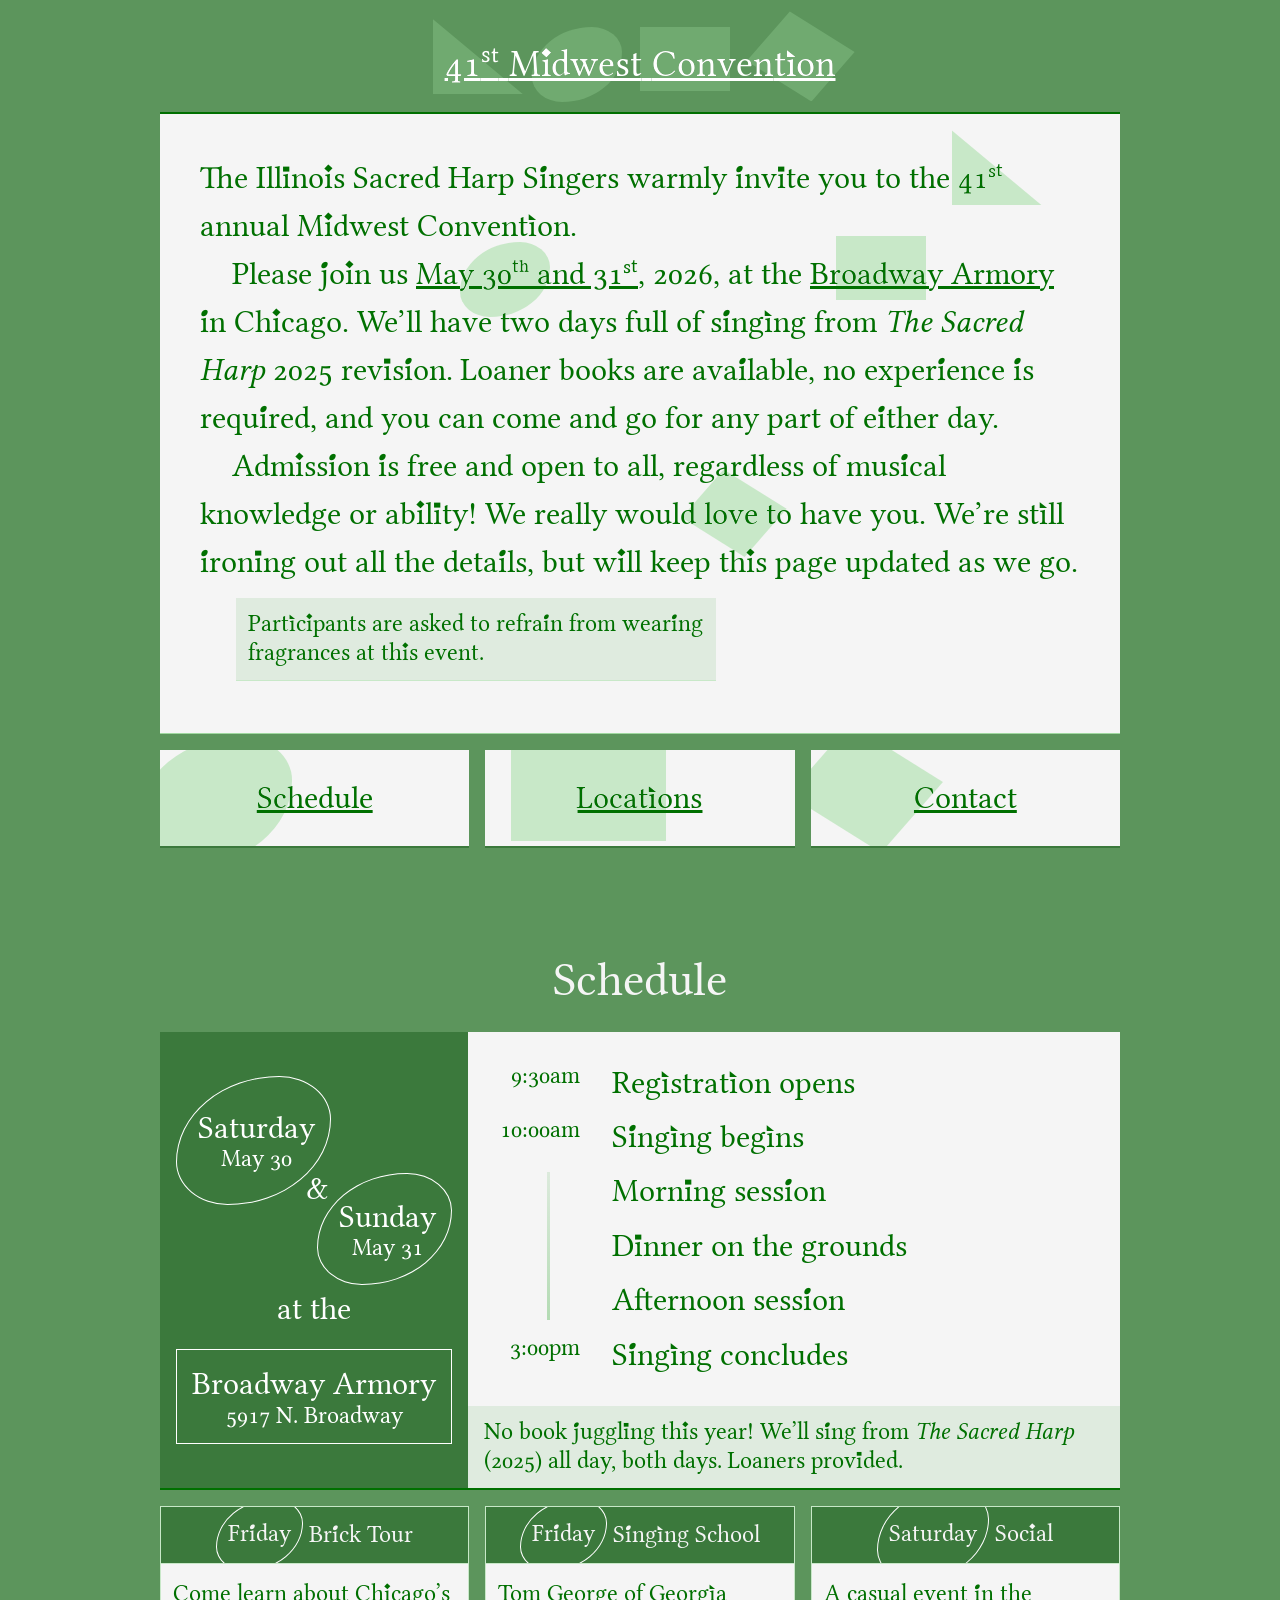
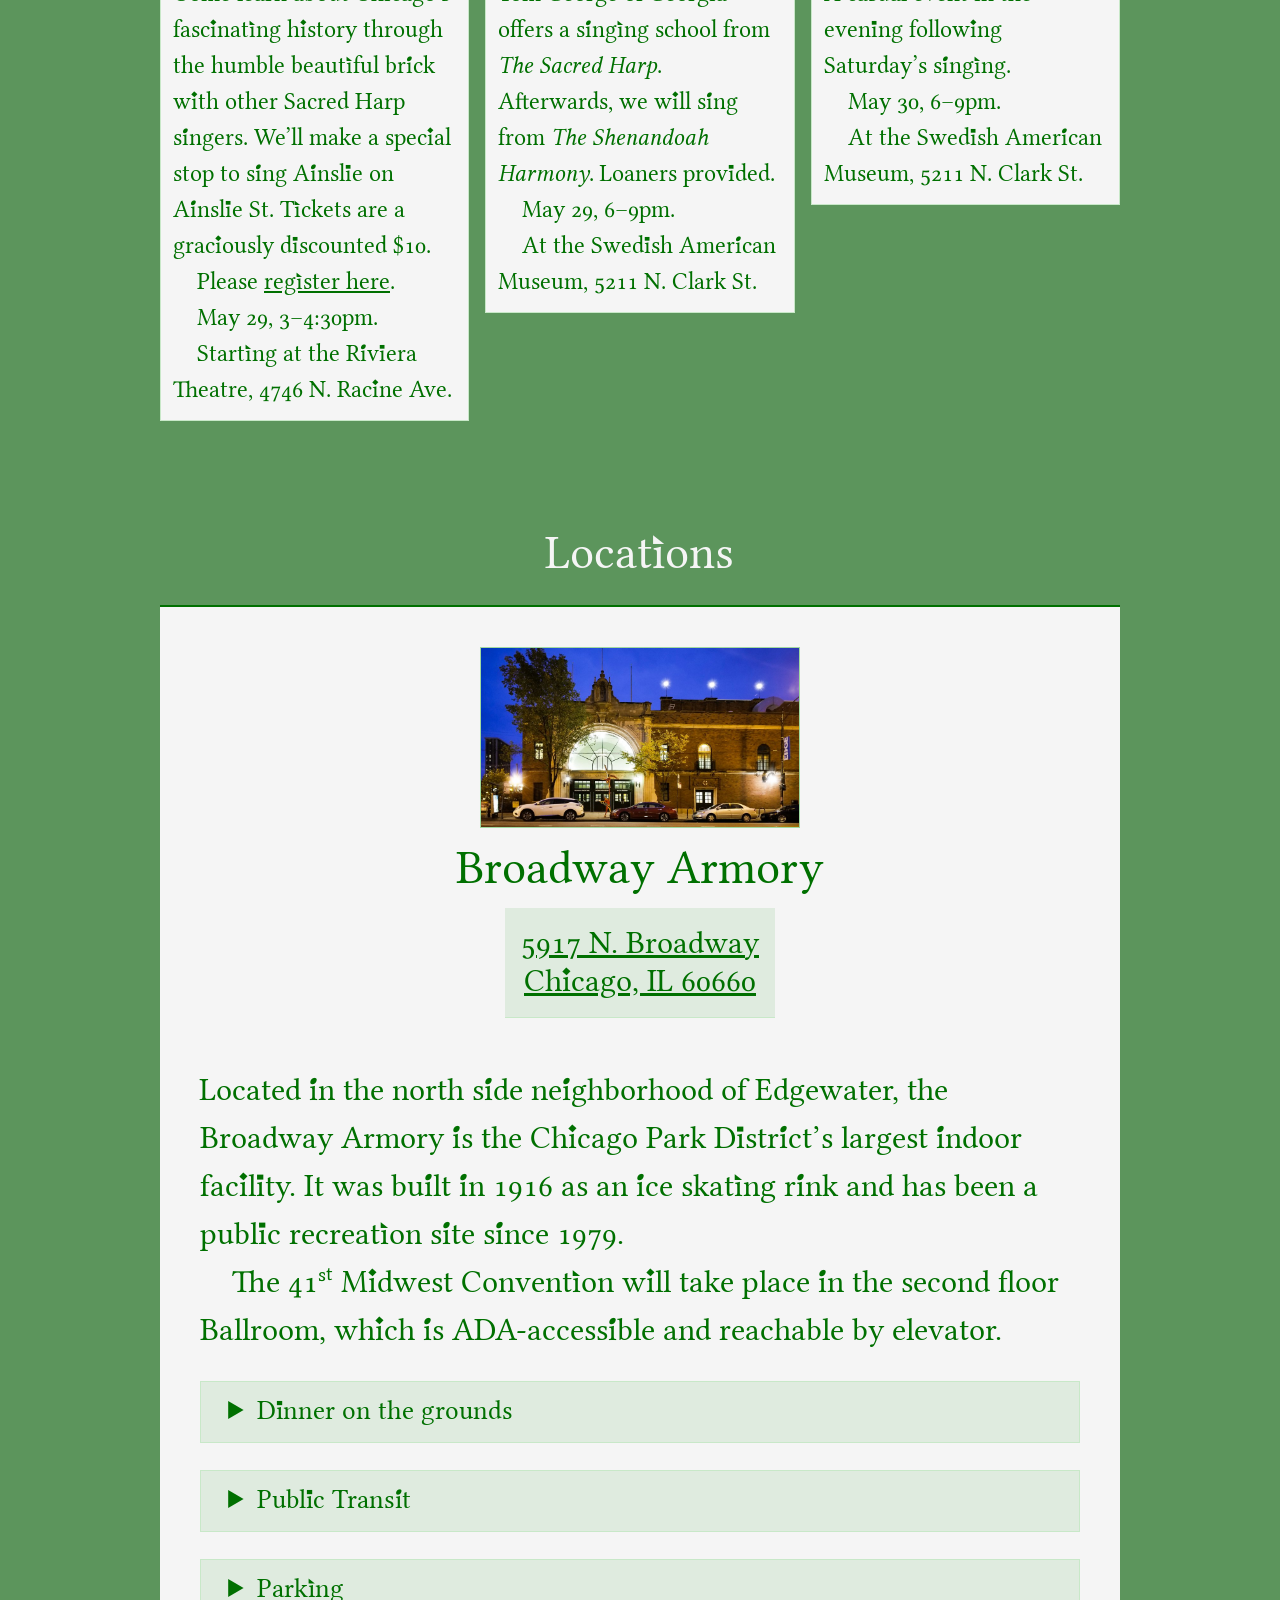
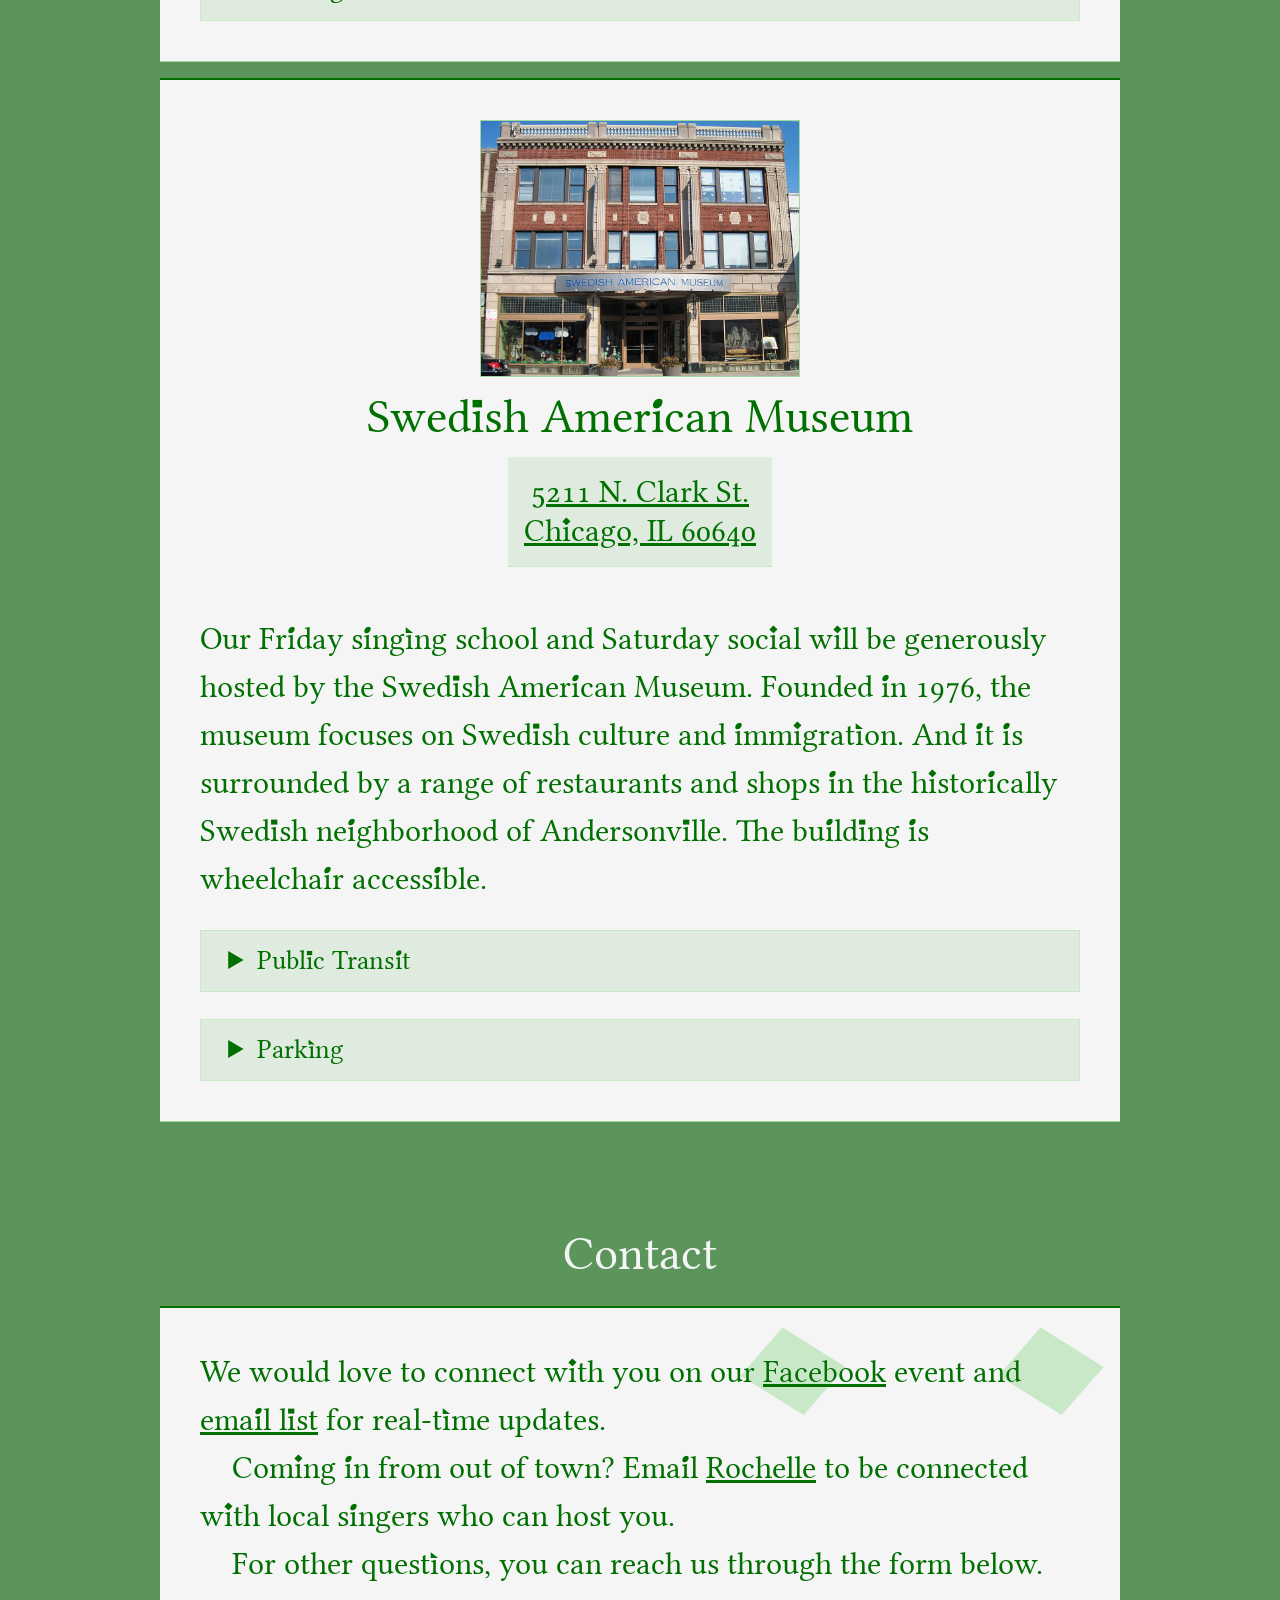
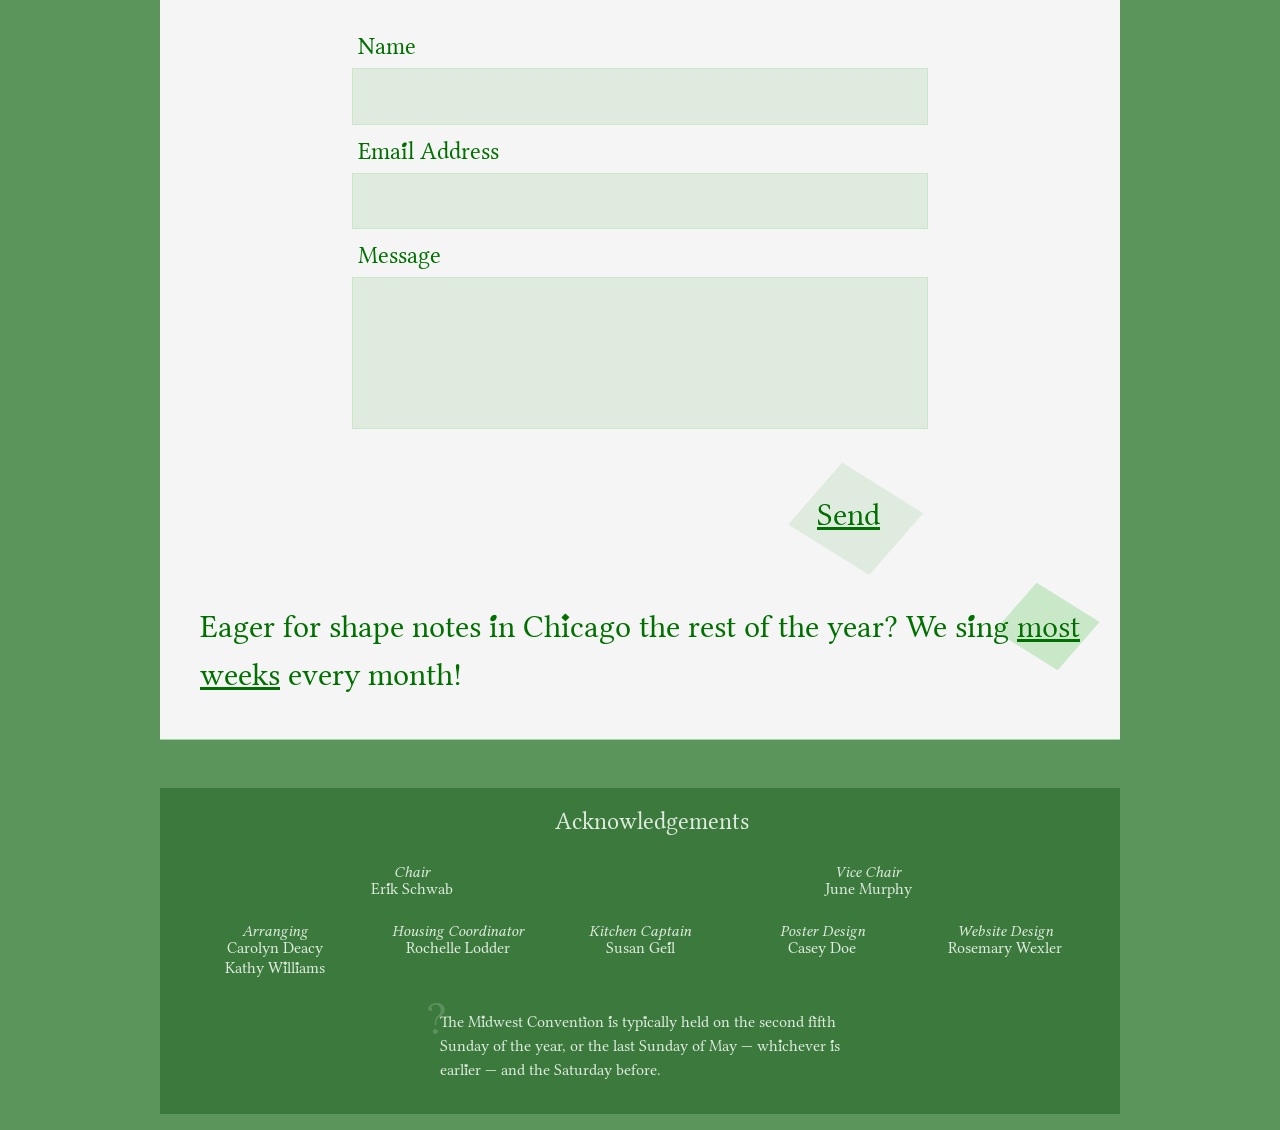
==== commit 6c82c195: "Merge branch 'main' of https://github.com/spring-radish/mwshc * 'main' of https://github.com/spring-" ====
--- a/index.html
+++ b/index.html
@@ -28,7 +28,8 @@
 		<p>The Illinois Sacred Harp Singers warmly invite you to the <span class="fa" style="animation-delay:1s">41<sup>st</sup> annual Midwest Convention</span>.</p>
 		<p>Please join us <a href="#schedule">May <span class="sol" style="animation-delay:2s">30<sup>th</sup></span> and 31<sup>st</sup></a>, 2026, at the <a href="#location" class="la" style="animation-delay:3s">Broadway Armory</a> in Chicago. We’ll have two days full of singing from <em>The Sacred Harp</em> 2025 revision. Loaner books are available, no experience is required, and you can come and go for any part of either day.</p>
 		<p>Admission is free and open to all, regardless of musical knowledge or ability! We really would <span class="mi" style="animation-delay:4s">love to have you</span>. We’re still ironing out all the details, but will keep this page updated as we go.</p>
-	</section>
+		<aside>Participants are asked to refrain from wearing fragrances at this event.</aside>
+		</section>
 
 	<nav>
 		<a href="#schedule" class="sol">Schedule</a>
@@ -150,7 +151,7 @@
 		<details id="armory-parking">
 			<summary>Parking</summary>
 			<div class="details-inner">
-				<p>If public transit and taxi/ride share is not option, there are parking options available:</p>
+				<p>If public transit or taxi/rideshare is not an option, there are parking options available. Carpooling is encouraged.</p>
 				<ul class="block-list">
 					<li>There is metered street parking on all streets surrounding the Armory. It is $2.50 an hour and is payable at kiosks or on the <a href="https://parkchicago.com/" target="_blank">ParkChicago website or app</a>. There is a 2 or 3 hour limit, but time can be extended on the website/app. The meter is free on Sunday.</li>
 					<li>Directly adjacent to the Armory, on the north side of the building, there is a parking lot run by the Park District. There are about 25 spots and 2 dedicated handicapped parking spaces. It costs $15.25 to park all day (up to 9 hours).</li>
@@ -191,7 +192,7 @@
 		<details id="museum-parking">
 			<summary>Parking</summary>
 			<div class="details-inner">
-				<p>If public transit and taxi/ride share is not option, there are parking options available:</p>
+				<p>If public transit or taxi/rideshare is not an option, there are parking options available. Carpooling is encouraged.</p>
 				<ul class="block-list">
 					<li>There is a dedicated loading zone in front of the museum for drop-offs.</li>
 					<li>The Swedish American Museum owns the parking lot on the corner of Ashland and Foster (5201 N. Ashland Ave.). They have generously offered to let us use it for free on the nights of the singing school and social. There is one dedicated handicapped spot.</li>
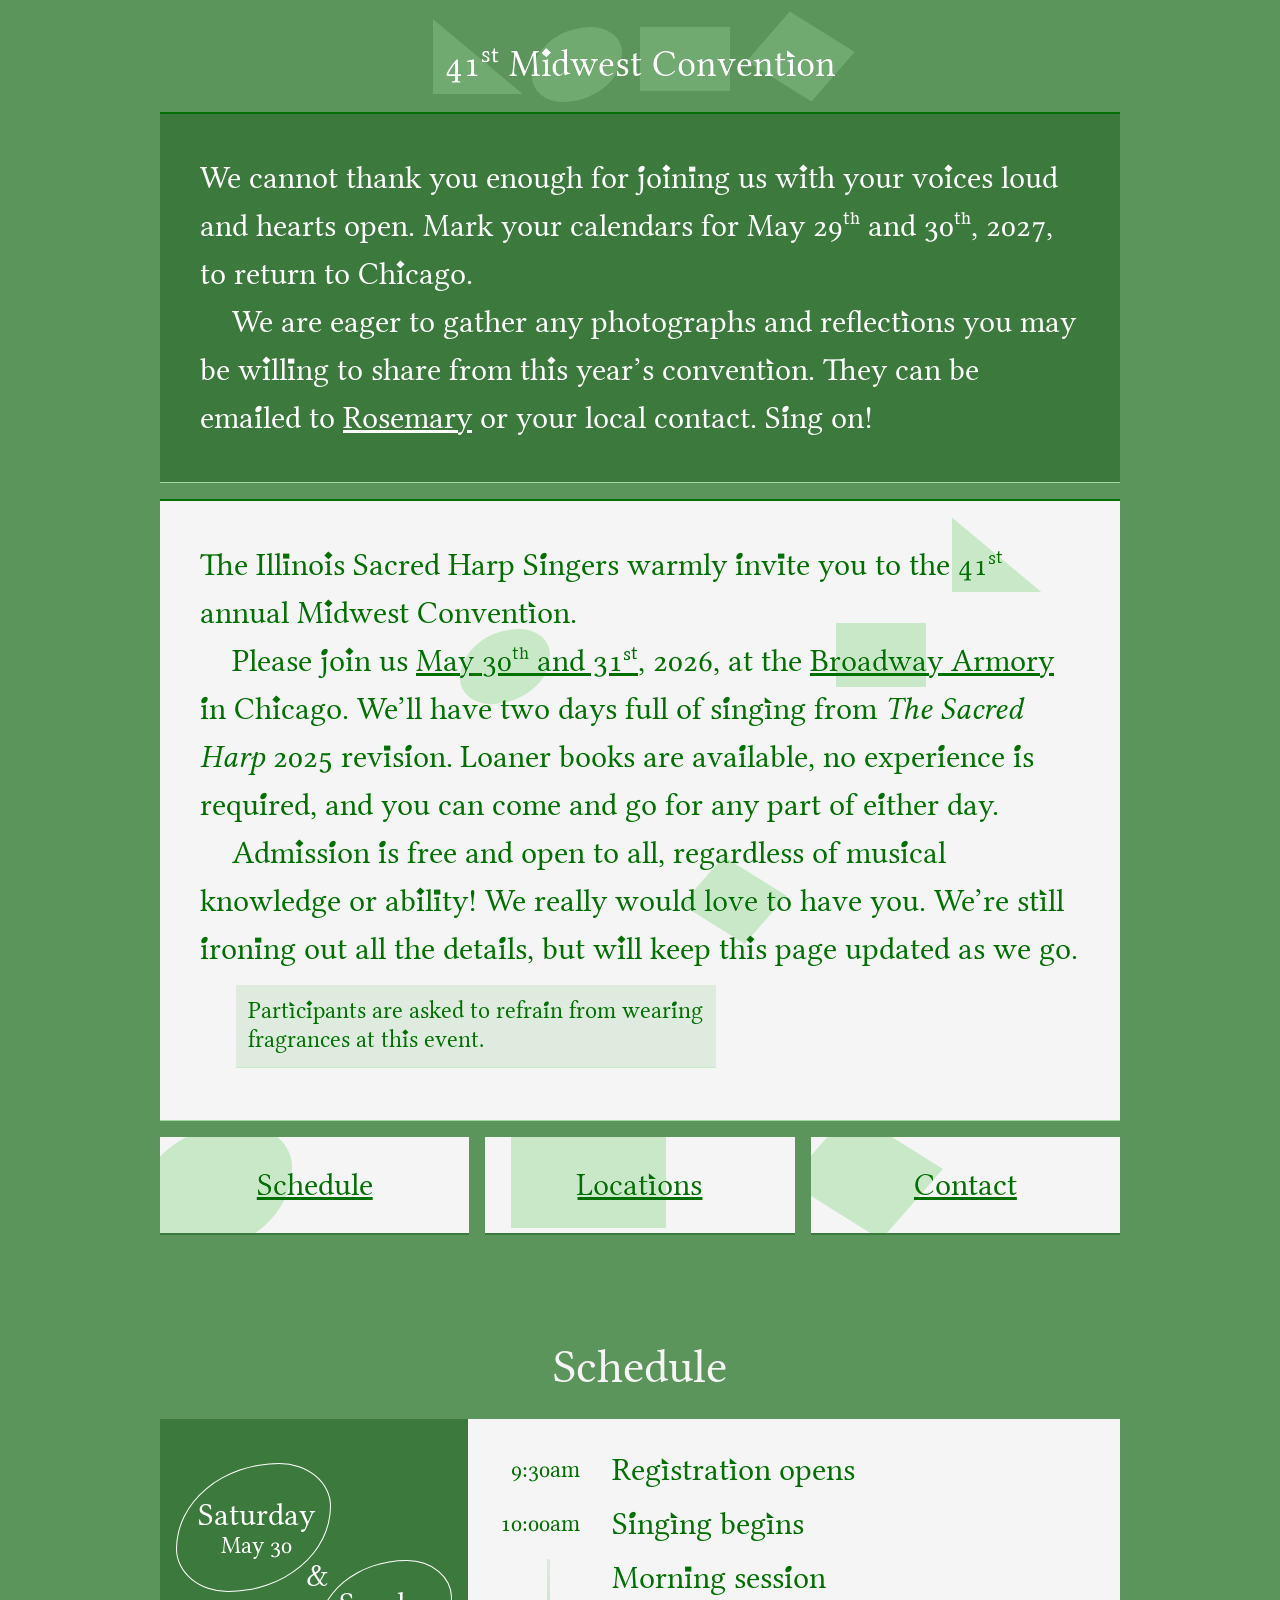
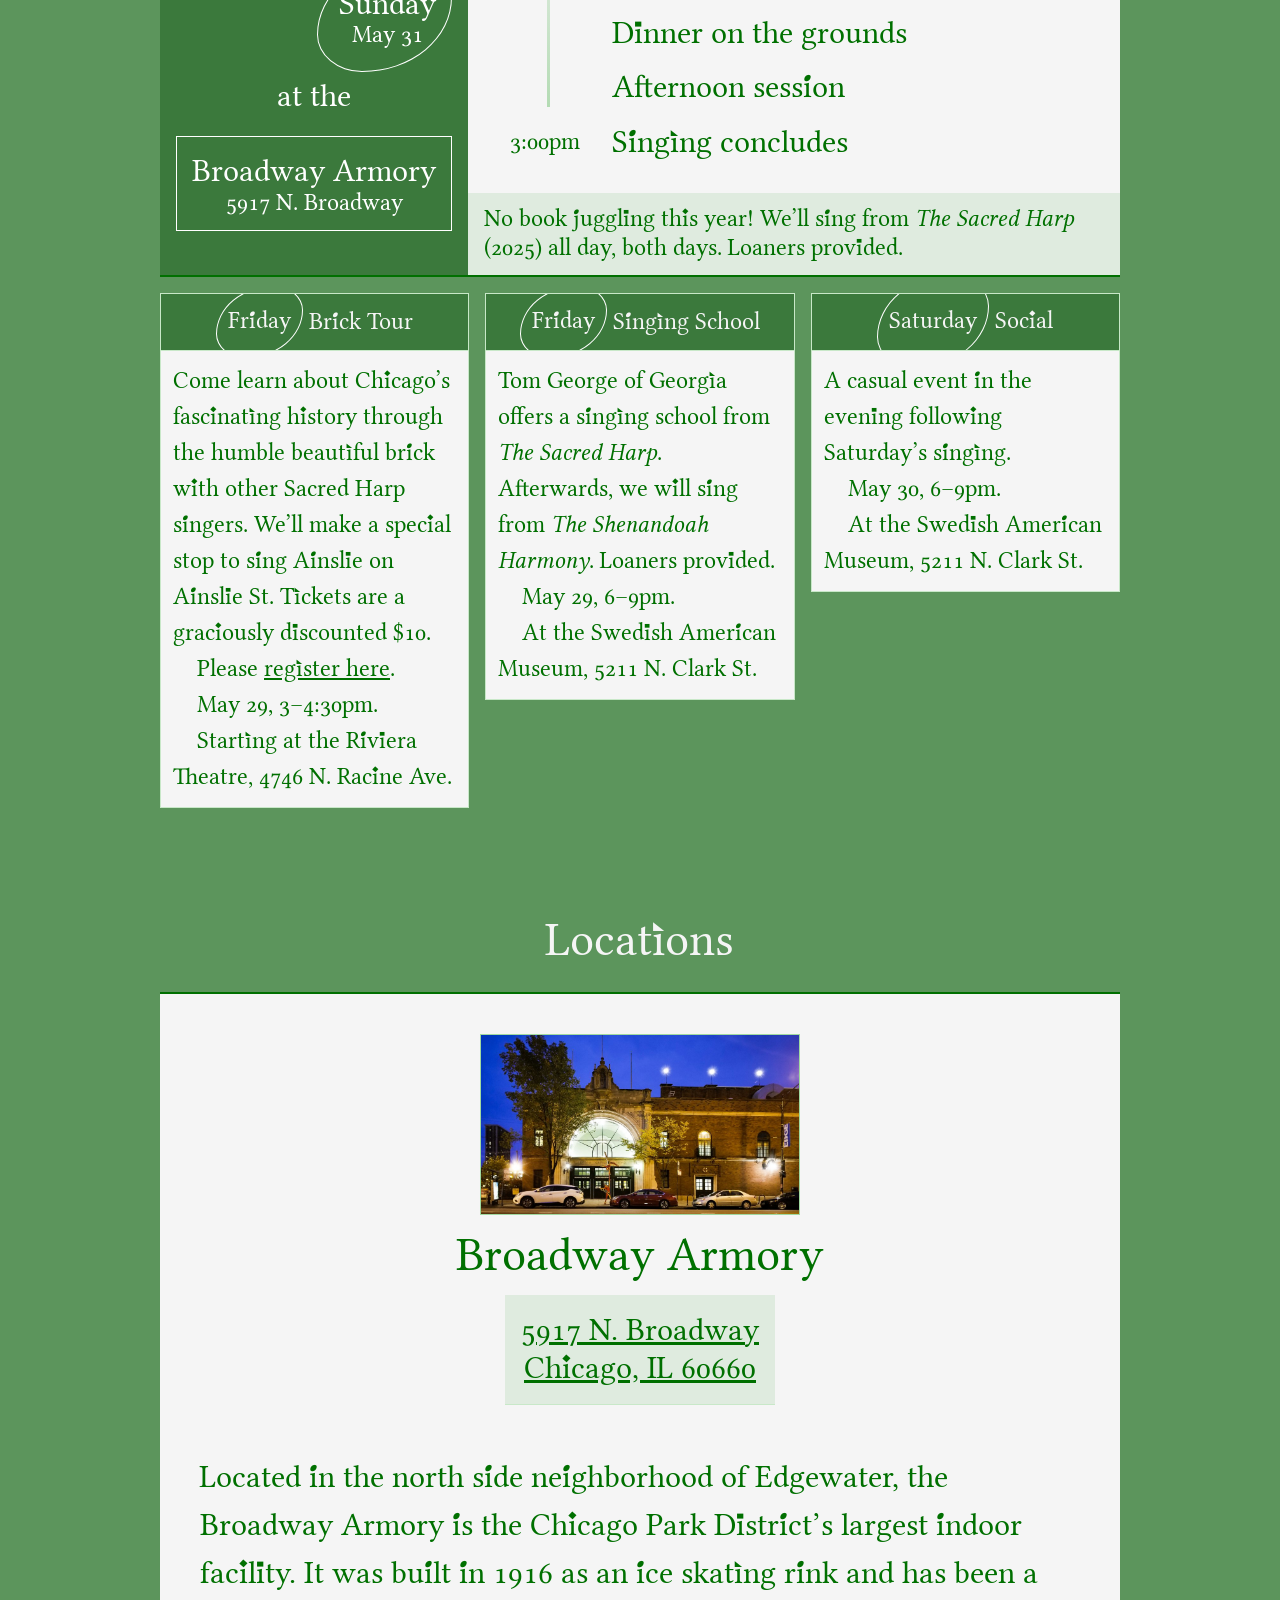
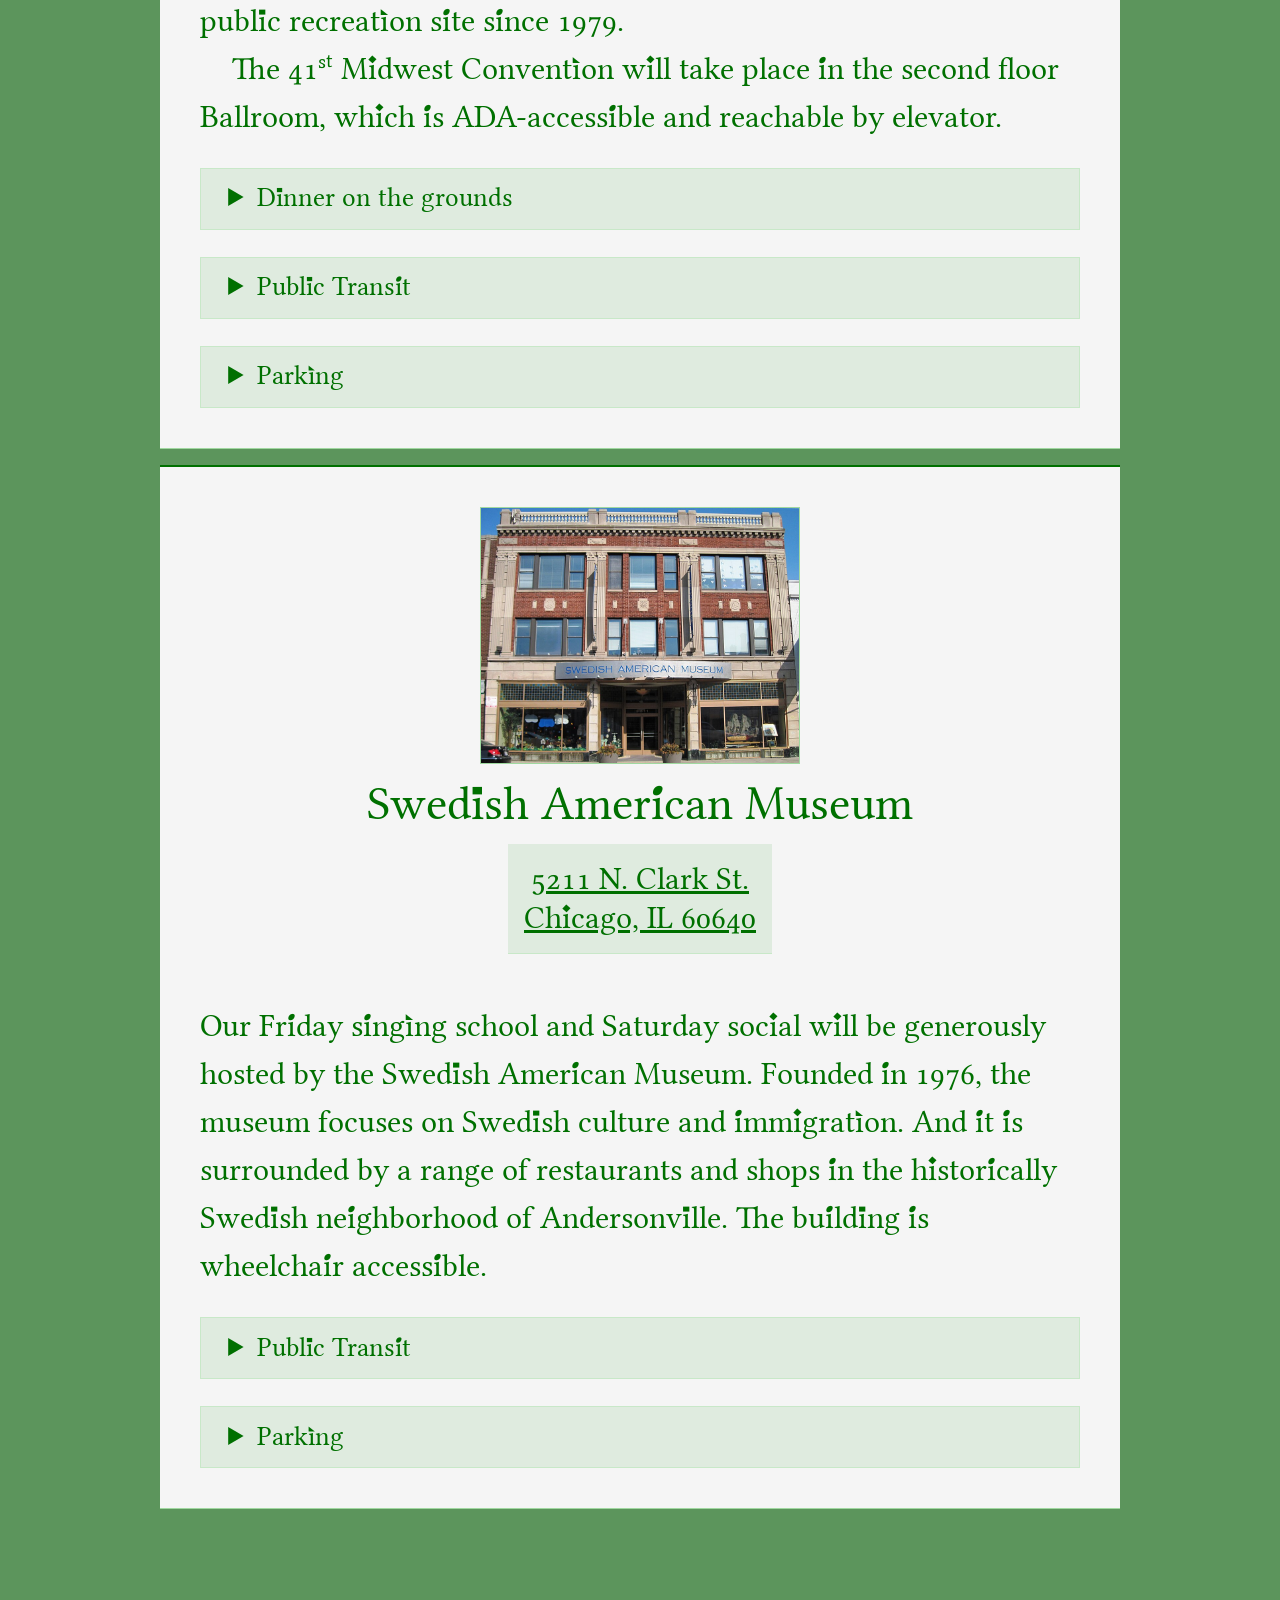
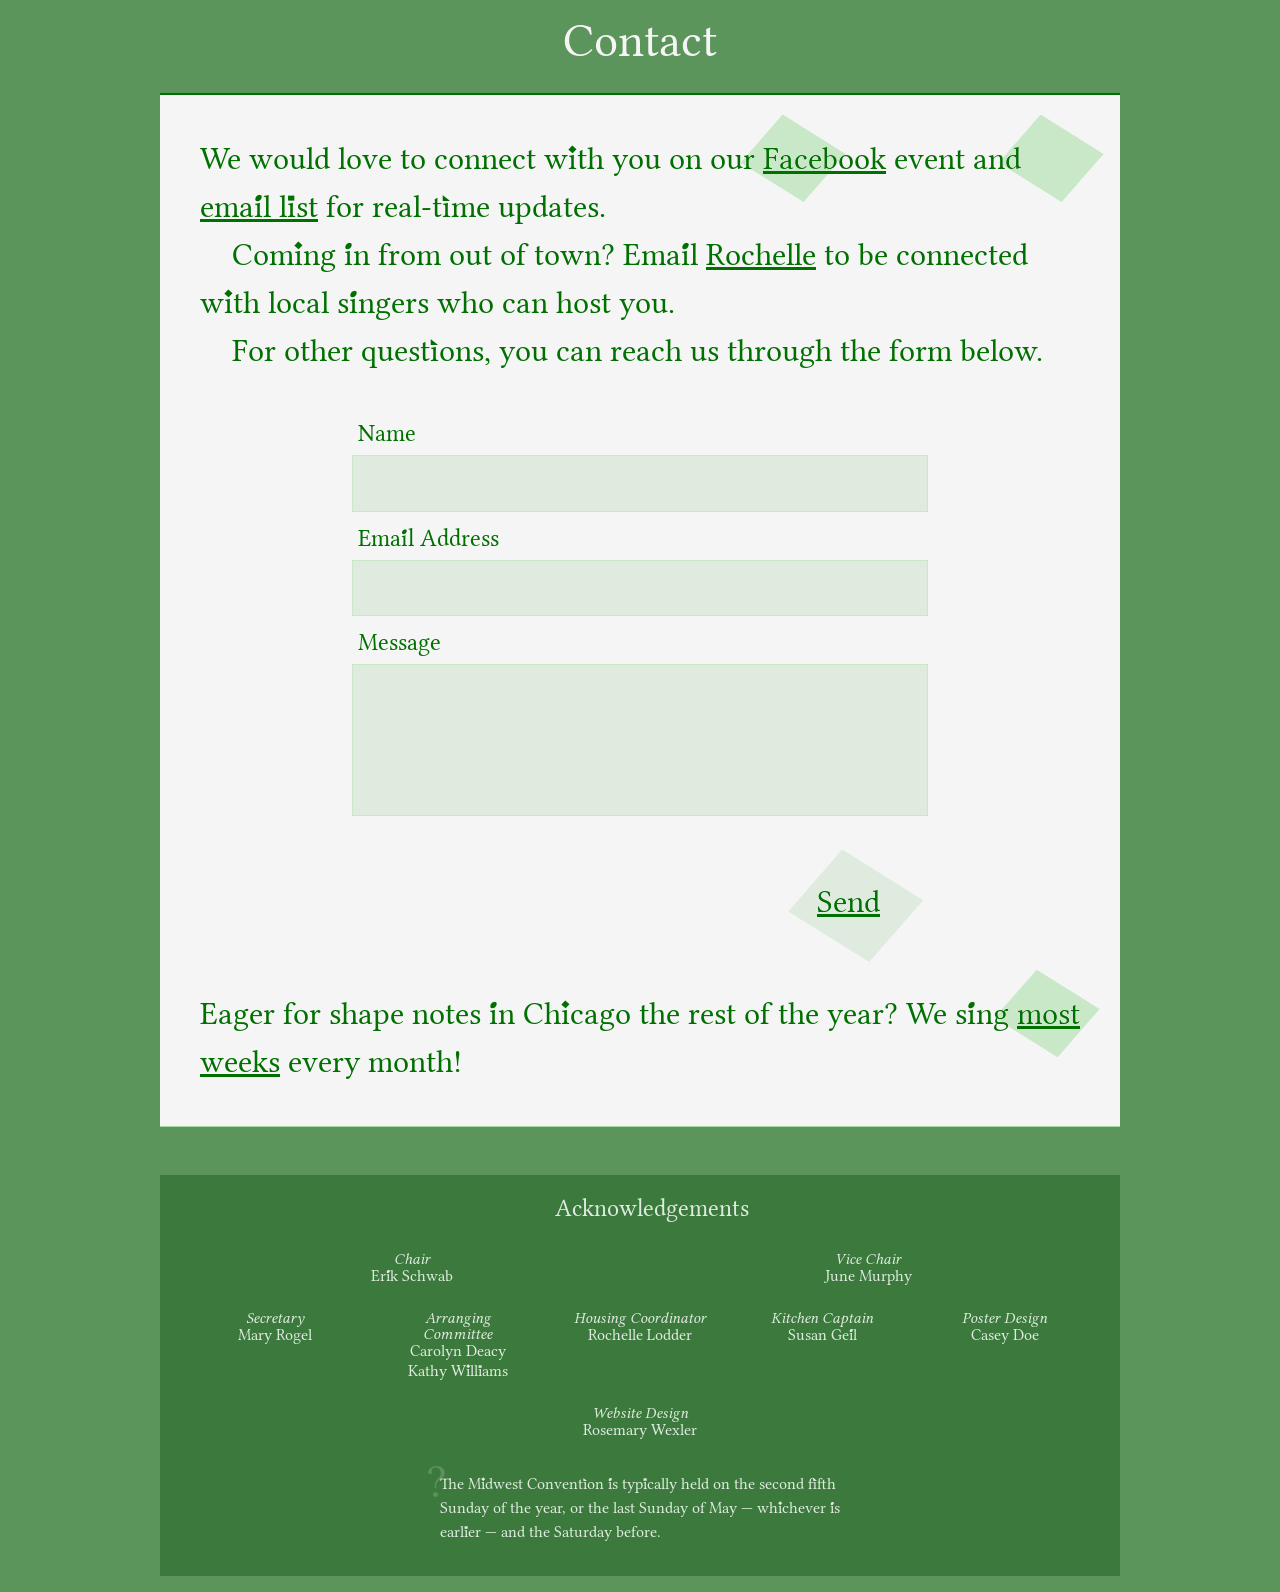
==== commit fca0a0c1: "add after-event note delay intro animation until scroll" ====
--- a/index.html
+++ b/index.html
@@ -21,8 +21,13 @@
 </head>
 <body>
 	<header id="top">
-		<button type="button"><h1><span class="fa">41<sup>st</sup></span> <span class="sol">Midwest</span> <span class="la">Conven</span><span class="mi">tion</span></h1></button>
+		<a href="#intro"><h1><span class="fa">41<sup>st</sup></span> <span class="sol">Midwest</span> <span class="la">Conven</span><span class="mi">tion</span></h1></a>
 	</header>
+
+	<section style="background:var(--c-sage);color:#fff">
+		<p>We cannot thank you enough for joining us with your voices loud and hearts open. Mark your calendars for May 29<sup>th</sup> and 30<sup>th</sup>, 2027, to return to Chicago.</p>
+		<p>We are eager to gather any photographs and reflections you may be willing to share from this year’s convention. They can be emailed to <a href="mailto:mail+shape@sprig.site">Rosemary</a> or your local contact. Sing on!</p>
+	</section>
 
 	<section id="intro">
 		<p>The Illinois Sacred Harp Singers warmly invite you to the <span class="fa" style="animation-delay:1s">41<sup>st</sup> annual Midwest Convention</span>.</p>
@@ -243,7 +248,11 @@
 		</ul>
 		<ul>
 			<li>
-				<h3>Arranging</h3>
+				<h3>Secretary</h3>
+				<span>Mary Rogel</span>
+			</li>
+			<li>
+				<h3>Arranging Committee</h3>
 				<span>Carolyn Deacy</span>
 				<span>Kathy Williams</span>
 			</li>
@@ -267,16 +276,30 @@
 		<p>The Midwest Convention is typically held on the second fifth Sunday of the year, or the last Sunday of May — whichever is earlier — and the Saturday before.</p>
 	</footer>
 	<script>
-		const title = document.querySelector("#top button")
+		const title = document.querySelector("#top a")
 		const intro = document.querySelector("#intro")
 		const introAnimations = intro.getAnimations({ subtree: true })
 
-		title.addEventListener("click", (_) => {
+		title.addEventListener("click", playAnimations)
+
+		function playAnimations(_e) {
 			introAnimations.forEach(animation => {
 				animation.cancel()
 				animation.play()
 			})
+		}
+
+		const observer = new IntersectionObserver(observerHandler, {
+			threshold: 0.3
 		})
+
+		observer.observe(intro)
+
+		function observerHandler(arr) {
+			if (!arr.find((el) => el.isIntersecting === true)) return
+			playAnimations(null)
+			observer.unobserve(intro)
+		}
 	</script>
 </body>
 </html>
--- a/dist.css
+++ b/dist.css
@@ -1 +1 @@
-@font-face{font-family:Shape Libertine;src:url(assets/ShapeLibertine.woff2)format("woff2");font-weight:400;font-style:normal;font-display:block}@font-face{font-family:Shape Libertine;src:url(assets/subset-LibertinusSerif-Italic.woff2)format("woff2");font-weight:400;font-style:italic;font-display:block}*,:before,:after{box-sizing:border-box;scroll-margin-block:1rem}html{--a-root:#007000;--a-moss:#5c955c;--b-mint:#c8e8c8;--b-glow:#a0d8a0;--b-sage:#dfebdf;--c-mint:#70aa70;--c-glow:#88c788;--c-sage:#3b793c;color:var(--a-root);--color:var(--b-mint);--b:2px;background-color:var(--a-moss);font-feature-settings:"onum" on, "liga" on, "shps" on;font-family:Shape Libertine,Linux Libertine,Libertinus,Palatino,Georgia,Times New Roman,Times,serif;font-size:100%;line-height:1.5}body{min-height:100vh;margin:0 auto;padding:.5em;font-size:max(1.5rem,min(1.4vw + 1rem,2rem))}section{border-top:var(--b) solid var(--a-root);border-bottom:1px solid var(--b-glow);background:#f5f5f5;max-width:10in;margin:.5em auto;padding:max(1rem,min(5vw,2.5rem));display:block}section.clear{background:0 0;border:none;padding:0}section.clear h2{text-align:center;color:#f5f5f5;margin:2em 0 1rem;padding:0}header#top{text-align:center;color:#fff;--color:var(--c-mint);max-width:10in;margin:.5em auto;font-size:1.2em}header#top a{text-decoration:none}header#top h1:hover{--color:var(--c-mint)}header#top a:focus{--color:var(--c-glow)}header#top span:hover{--color:var(--c-glow)}header#top :is(.fa,.sol,.la,.mi):before{mix-blend-mode:lighten;width:5ch}header#top .fa:before{top:-.6em;left:-.3em}header#top .sol:before{left:.6em}header#top .la:before{top:-.4em;left:-.3em}header#top .mi:before{width:6ch;top:-.8em;left:-.7em}sup{vertical-align:baseline;font-feature-settings:"sups" on;font-size:1em}nav{flex-wrap:wrap;gap:.5em;max-width:10in;margin:.5em auto;display:flex}nav a{text-align:center;border-bottom:var(--b) solid var(--c-sage);background:#f5f5f5;flex:1 0 6em;padding:.75em;transition:background 1s;overflow:hidden}nav a:hover{background:var(--b-mint)}nav a:focus{background:var(--b-mint)}nav a:is(.fa,.sol,.la,.mi):before{width:50%}p{margin:0}p+:is(p){text-indent:1em}a,a:visited{color:inherit}:is(a,span,h1,h2,button):is(:focus,:hover){--color:var(--b-glow)}h1{cursor:pointer;margin:0;font-size:1em;font-weight:400}h2{margin:0;padding-left:1em;font-size:1.5em;font-weight:400}h2.la:before{left:-.2em}h3{margin:0;font-size:1.5em;font-weight:400;line-height:1}h3.inner{margin:0;font-size:1em}hgroup{text-align:center;grid-template-columns:auto;justify-items:center;gap:.5em 1.5em;margin-bottom:1.5em;display:grid}figure{height:100%;margin:0;position:relative}figure img{border:1px solid var(--b-glow);object-fit:cover;width:100%;max-width:10em;height:100%;display:block}figcaption{background:color-mix(in lab, var(--c-sage) 75%, transparent);color:#f5f5f5;opacity:0;padding:.5em;font-size:.75em;line-height:1.2;transition:opacity 1s;position:absolute;top:0;bottom:0;left:0;right:0}figure:hover :is(figcaption){opacity:1}figure:focus :is(figcaption){opacity:1}@media (min-width:36rem){hgroup{grid-template-columns:auto}}.fa,.sol,.la,.mi{position:relative}:is(.fa,.sol,.la,.mi):before{content:"";aspect-ratio:1.2;pointer-events:none;mix-blend-mode:darken;opacity:0;width:6ch;animation:1s forwards opacity-in;animation-delay:inherit;background:var(--color);transition:background .5s;position:absolute;top:-.8em;left:-.7em}.fa:before{clip-path:polygon(0 100%,0 0,100% 100%,0 100%,var(--b) calc(100% - var(--b)),calc(100% - var(--b)/tan(19deg)) calc(100% - var(--b)),var(--b) calc(var(--b)/tan(24deg)),var(--b) calc(100% - var(--b)));clip-path:polygon(0 100%,0 0,100% 100%,0 100%);top:-.9em;left:-.2em}.sol:before{border-radius:100% 50%;top:-.4em}.la:before{aspect-ratio:1.4;top:-.6em;left:.8em}.mi:before{width:7ch;clip-path:polygon(40% 0,100% 45%,60% 100%,0 55%,40% 0, 40% var(--b), var(--b) 55%, 60% calc(100% - var(--b)), calc(100% - var(--b)) 45%, 40% var(--b));clip-path:polygon(40% 0,100% 45%,60% 100%,0 55%,40% 0)}@keyframes opacity-in{0%{opacity:0}to{opacity:1}}dl,.block-list{margin:0;list-style:none}dt{font-style:italic}dd,.block-list li{margin-left:.25em;border-left:.25em solid var(--b-mint);margin-top:.25em;margin-bottom:.5em;padding-left:.5em}dl ul{font-size:.75em;list-style:none}hgroup address{background:var(--b-sage);border-bottom:1px solid var(--b-mint);max-width:max-content;margin-left:-.3em;margin-right:-.3em;padding:.5em;line-height:1.2}address{margin:0;font-style:normal}summary{background:var(--b-sage);cursor:pointer;padding:.5em 1em;line-height:1.2}[open] :is(summary){border-bottom:1px solid var(--b-mint)}details{border:1px solid var(--b-mint);margin-top:1em;font-size:85%}.details-inner{padding:.5em}.details-inner .block-list{padding:0}aside{text-indent:0;background:var(--b-sage);border-bottom:1px solid var(--b-mint);max-width:5in;margin:.5em .5em .5em 1.5em;padding:.5em;font-size:.75em;line-height:1.2}aside p{text-indent:0}aside p+:is(aside p){margin-top:.5em}footer{max-width:10in;color:var(--b-sage);background:var(--c-sage);margin:3em auto 0;padding:1em max(1.5rem,min(5vw,3rem));font-size:1rem}footer h2{text-align:center;font-size:1.5em}footer h3{margin:0;font-size:1em;font-style:italic}footer ul{flex-wrap:wrap;justify-content:space-around;gap:1.5em 3em;margin:1.5em 0 0;padding:0;list-style:none;display:flex}footer li{text-align:center;flex:1 0 8em;line-height:1.2}footer li span{display:block}footer p{text-indent:0;max-width:25em;margin:2em auto 1em;position:relative}footer p:before{content:"?";opacity:.2;font-size:3em;line-height:1;position:absolute;top:-.3em;left:-.3em}.mini-events{background:0 0;border:none;flex-wrap:wrap;align-items:start;gap:1rem;padding:0;font-size:75%;display:flex}.mini-events article{border:1px solid var(--b-mint);background:#f5f5f5;flex:1 0 min(100%,18rem)}.mini-events header{background:var(--c-sage);border-bottom:1px solid var(--b-mint);color:#f5f5f5;justify-content:center;align-items:center;height:2lh;padding:.5em;line-height:1.2;display:flex;overflow:hidden}.mini-events .info{padding:.5em}.main-event{background:var(--c-sage);border-bottom:var(--b) solid var(--a-root);flex-flow:column wrap;align-items:center;gap:0;max-width:10in;margin:1rem auto;display:flex}.main-event header{flex:0 1 max-content;text-align:center;color:#fff;padding:1rem}.main-event header .sol{padding-left:1.4ch}.main-event .info{background:#f5f5f5;flex:2 0 auto}.main-event aside{max-width:unset;border-bottom:none;margin:0;padding-left:1rem;padding-right:1rem}:is(.mini-events,.main-event) .inter{line-height:1}:is(.mini-events,.main-event) .fa{border:1px solid #fff;flex-direction:column;justify-content:center;width:fit-content;padding:1ch;line-height:1.2;display:inline-flex}:is(.mini-events,.main-event) .fa:before{display:none}.main-event :is(:is(.mini-events,.main-event) .fa):last-of-type{margin-top:.5em}:is(.mini-events,.main-event) .sol{border:1px solid #fff;flex-direction:column;justify-content:center;width:fit-content;padding:1ch;line-height:1.2;display:inline-flex}:is(.mini-events,.main-event) .sol:before{display:none}.main-event :is(:is(.mini-events,.main-event) .sol):last-of-type{margin-top:.5em}:is(.mini-events,.main-event) .la{border:1px solid #fff;flex-direction:column;justify-content:center;width:fit-content;padding:1ch;line-height:1.2;display:inline-flex}:is(.mini-events,.main-event) .la:before{display:none}.main-event :is(:is(.mini-events,.main-event) .la):last-of-type{margin-top:.5em}:is(.mini-events,.main-event) .mi{border:1px solid #fff;flex-direction:column;justify-content:center;width:fit-content;padding:1ch;line-height:1.2;display:inline-flex}:is(.mini-events,.main-event) .mi:before{display:none}.main-event :is(:is(.mini-events,.main-event) .mi):last-of-type{margin-top:.5em}:is(.mini-events,.main-event) .sol{aspect-ratio:1.2;border-radius:100% 50%}:is(.mini-events,.main-event) time{font-size:75%;line-height:1}:is(.mini-events,.main-event) address{font-size:75%;line-height:1}.timeline{grid-template-columns:min-content 1fr;gap:.5em 1em;padding:1em;display:grid}.timeline>*{grid-column:2;line-height:1.2}.timeline>time{text-align:right;grid-column:1}.timeline:after{content:"";background:linear-gradient(#dceadc,#b3dbb3);grid-area:3/1/6;justify-self:end;width:3px;margin-right:2ch}@media (min-width:40rem){.main-event{flex-direction:row}.main-event header :is(.fa,.sol,.la,.mi){display:flex}.main-event header :is(.fa,.sol,.la,.mi):last-child{margin-top:0}.main-event .inter{margin-top:-1em;margin-bottom:-1em;margin-left:.2em;display:block}.main-event .info{flex-basis:20rem}}form{max-width:6in;margin:1em auto 2em}label{padding-left:.4rem;padding-right:.4rem;font-size:75%}input,textarea{font:inherit;color:inherit;border:1px solid var(--b-mint);background:var(--b-sage);resize:none;border-radius:0;width:100%;padding:.2rem .4rem;transition:background 1s,border-color 1s}:is(input,textarea):hover{border-color:var(--c-glow);background:var(--b-mint)}:is(input,textarea):focus{border-color:var(--c-glow);background:var(--b-mint)}:is(input,textarea):valid{border-color:var(--c-glow)}:is(input,textarea):invalid:not(:focus):not(:-ms-placeholder-shown){border:1px dashed var(--c-glow)}:is(input,textarea):invalid:not(:focus):not(:placeholder-shown){border:1px dashed var(--c-glow)}button{font:inherit;color:inherit;cursor:pointer;background:0 0;border:none;padding:0;text-decoration:underline;display:block}:invalid~:is(button){--color:var(--b-sage)}:invalid:has(~button:is(:hover,:focus)){background-color:var(--b-mint)}button.mi:before{width:9ch;top:-.9em;left:-.9em}button[type=submit]{margin:1.5em 1.5em 1.5em auto}button[type=button]{margin-left:auto;margin-right:auto}+@font-face{font-family:Shape Libertine;src:url(assets/ShapeLibertine.woff2)format("woff2");font-weight:400;font-style:normal;font-display:block}@font-face{font-family:Shape Libertine;src:url(assets/subset-LibertinusSerif-Italic.woff2)format("woff2");font-weight:400;font-style:italic;font-display:block}*,:before,:after{box-sizing:border-box;scroll-margin-block:1rem}html{--a-root:#007000;--a-moss:#5c955c;--b-mint:#c8e8c8;--b-glow:#a0d8a0;--b-sage:#dfebdf;--c-mint:#70aa70;--c-glow:#88c788;--c-sage:#3b793c;color:var(--a-root);--color:var(--b-mint);--b:2px;background-color:var(--a-moss);font-feature-settings:"onum" on, "liga" on, "shps" on;font-family:Shape Libertine,Linux Libertine,Libertinus,Palatino,Georgia,Times New Roman,Times,serif;font-size:100%;line-height:1.5}body{min-height:100vh;margin:0 auto;padding:.5em;font-size:max(1.5rem,min(1.4vw + 1rem,2rem))}section{border-top:var(--b) solid var(--a-root);border-bottom:1px solid var(--b-glow);background:#f5f5f5;max-width:10in;margin:.5em auto;padding:max(1rem,min(5vw,2.5rem));display:block}section.clear{background:0 0;border:none;padding:0}section.clear h2{text-align:center;color:#f5f5f5;margin:2em 0 1rem;padding:0}header#top{text-align:center;color:#fff;--color:var(--c-mint);max-width:10in;margin:.5em auto;font-size:1.2em}header#top a{text-decoration:none}header#top h1:hover{--color:var(--c-mint)}header#top a:focus{--color:var(--c-glow)}header#top span:hover{--color:var(--c-glow)}header#top :is(.fa,.sol,.la,.mi):before{mix-blend-mode:lighten;width:5ch}header#top .fa:before{top:-.6em;left:-.3em}header#top .sol:before{left:.6em}header#top .la:before{top:-.4em;left:-.3em}header#top .mi:before{width:6ch;top:-.8em;left:-.7em}sup{vertical-align:baseline;font-feature-settings:"sups" on;font-size:1em}nav{flex-wrap:wrap;gap:.5em;max-width:10in;margin:.5em auto;display:flex}nav a{text-align:center;border-bottom:var(--b) solid var(--c-sage);background:#f5f5f5;flex:1 0 6em;padding:.75em;transition:background 1s;overflow:hidden}nav a:hover{background:var(--b-mint)}nav a:focus{background:var(--b-mint)}nav a:is(.fa,.sol,.la,.mi):before{width:50%}p{margin:0}p+:is(p){text-indent:1em}a,a:visited{color:inherit}:is(a,span,h1,h2,button):is(:focus,:hover){--color:var(--b-glow)}h1{cursor:pointer;margin:0;font-size:1em;font-weight:400}h2{margin:0;padding-left:1em;font-size:1.5em;font-weight:400}h2.la:before{left:-.2em}h3{margin:0;font-size:1.5em;font-weight:400;line-height:1}h3.inner{margin:0;font-size:1em}hgroup{text-align:center;grid-template-columns:auto;justify-items:center;gap:.5em 1.5em;margin-bottom:1.5em;display:grid}figure{height:100%;margin:0;position:relative}figure img{border:1px solid var(--b-glow);object-fit:cover;width:100%;max-width:10em;height:100%;display:block}figcaption{background:color-mix(in lab, var(--c-sage) 75%, transparent);color:#f5f5f5;opacity:0;padding:.5em;font-size:.75em;line-height:1.2;transition:opacity 1s;position:absolute;top:0;bottom:0;left:0;right:0}figure:hover :is(figcaption){opacity:1}figure:focus :is(figcaption){opacity:1}@media (min-width:36rem){hgroup{grid-template-columns:auto}}.fa,.sol,.la,.mi{position:relative}:is(.fa,.sol,.la,.mi):before{content:"";aspect-ratio:1.2;pointer-events:none;mix-blend-mode:darken;opacity:0;width:6ch;animation:1s forwards opacity-in;animation-delay:inherit;background:var(--color);transition:background .5s;position:absolute;top:-.8em;left:-.7em}#intro :is(.fa,.sol,.la,.mi):before{animation-play-state:paused}.fa:before{clip-path:polygon(0 100%,0 0,100% 100%,0 100%,var(--b) calc(100% - var(--b)),calc(100% - var(--b)/tan(19deg)) calc(100% - var(--b)),var(--b) calc(var(--b)/tan(24deg)),var(--b) calc(100% - var(--b)));clip-path:polygon(0 100%,0 0,100% 100%,0 100%);top:-.9em;left:-.2em}.sol:before{border-radius:100% 50%;top:-.4em}.la:before{aspect-ratio:1.4;top:-.6em;left:.8em}.mi:before{width:7ch;clip-path:polygon(40% 0,100% 45%,60% 100%,0 55%,40% 0, 40% var(--b), var(--b) 55%, 60% calc(100% - var(--b)), calc(100% - var(--b)) 45%, 40% var(--b));clip-path:polygon(40% 0,100% 45%,60% 100%,0 55%,40% 0)}@keyframes opacity-in{0%{opacity:0}to{opacity:1}}dl,.block-list{margin:0;list-style:none}dt{font-style:italic}dd,.block-list li{margin-left:.25em;border-left:.25em solid var(--b-mint);margin-top:.25em;margin-bottom:.5em;padding-left:.5em}dl ul{font-size:.75em;list-style:none}hgroup address{background:var(--b-sage);border-bottom:1px solid var(--b-mint);max-width:max-content;margin-left:-.3em;margin-right:-.3em;padding:.5em;line-height:1.2}address{margin:0;font-style:normal}summary{background:var(--b-sage);cursor:pointer;padding:.5em 1em;line-height:1.2}[open] :is(summary){border-bottom:1px solid var(--b-mint)}details{border:1px solid var(--b-mint);margin-top:1em;font-size:85%}.details-inner{padding:.5em}.details-inner .block-list{padding:0}aside{text-indent:0;background:var(--b-sage);border-bottom:1px solid var(--b-mint);max-width:5in;margin:.5em .5em .5em 1.5em;padding:.5em;font-size:.75em;line-height:1.2}aside p{text-indent:0}aside p+:is(aside p){margin-top:.5em}footer{max-width:10in;color:var(--b-sage);background:var(--c-sage);margin:3em auto 0;padding:1em max(1.5rem,min(5vw,3rem));font-size:1rem}footer h2{text-align:center;font-size:1.5em}footer h3{margin:0;font-size:1em;font-style:italic}footer ul{flex-wrap:wrap;justify-content:space-around;gap:1.5em 3em;margin:1.5em 0 0;padding:0;list-style:none;display:flex}footer li{text-align:center;flex:1 0 8em;line-height:1.2}footer li span{display:block}footer p{text-indent:0;max-width:25em;margin:2em auto 1em;position:relative}footer p:before{content:"?";opacity:.2;font-size:3em;line-height:1;position:absolute;top:-.3em;left:-.3em}.mini-events{background:0 0;border:none;flex-wrap:wrap;align-items:start;gap:1rem;padding:0;font-size:75%;display:flex}.mini-events article{border:1px solid var(--b-mint);background:#f5f5f5;flex:1 0 min(100%,18rem)}.mini-events header{background:var(--c-sage);border-bottom:1px solid var(--b-mint);color:#f5f5f5;justify-content:center;align-items:center;height:2lh;padding:.5em;line-height:1.2;display:flex;overflow:hidden}.mini-events .info{padding:.5em}.main-event{background:var(--c-sage);border-bottom:var(--b) solid var(--a-root);flex-flow:column wrap;align-items:center;gap:0;max-width:10in;margin:1rem auto;display:flex}.main-event header{flex:0 1 max-content;text-align:center;color:#fff;padding:1rem}.main-event header .sol{padding-left:1.4ch}.main-event .info{background:#f5f5f5;flex:2 0 auto}.main-event aside{max-width:unset;border-bottom:none;margin:0;padding-left:1rem;padding-right:1rem}:is(.mini-events,.main-event) .inter{line-height:1}:is(.mini-events,.main-event) .fa{border:1px solid #fff;flex-direction:column;justify-content:center;width:fit-content;padding:1ch;line-height:1.2;display:inline-flex}:is(.mini-events,.main-event) .fa:before{display:none}.main-event :is(:is(.mini-events,.main-event) .fa):last-of-type{margin-top:.5em}:is(.mini-events,.main-event) .sol{border:1px solid #fff;flex-direction:column;justify-content:center;width:fit-content;padding:1ch;line-height:1.2;display:inline-flex}:is(.mini-events,.main-event) .sol:before{display:none}.main-event :is(:is(.mini-events,.main-event) .sol):last-of-type{margin-top:.5em}:is(.mini-events,.main-event) .la{border:1px solid #fff;flex-direction:column;justify-content:center;width:fit-content;padding:1ch;line-height:1.2;display:inline-flex}:is(.mini-events,.main-event) .la:before{display:none}.main-event :is(:is(.mini-events,.main-event) .la):last-of-type{margin-top:.5em}:is(.mini-events,.main-event) .mi{border:1px solid #fff;flex-direction:column;justify-content:center;width:fit-content;padding:1ch;line-height:1.2;display:inline-flex}:is(.mini-events,.main-event) .mi:before{display:none}.main-event :is(:is(.mini-events,.main-event) .mi):last-of-type{margin-top:.5em}:is(.mini-events,.main-event) .sol{aspect-ratio:1.2;border-radius:100% 50%}:is(.mini-events,.main-event) time{font-size:75%;line-height:1}:is(.mini-events,.main-event) address{font-size:75%;line-height:1}.timeline{grid-template-columns:min-content 1fr;align-items:center;gap:.5em 1em;padding:1em;display:grid}.timeline>*{grid-column:2;line-height:1.2}.timeline>time{text-align:right;grid-column:1}.timeline:after{content:"";background:linear-gradient(#dceadc,#b3dbb3);grid-area:3/1/6;align-self:stretch;justify-self:end;width:3px;margin-right:2ch}@media (min-width:40rem){.main-event{flex-direction:row}.main-event header :is(.fa,.sol,.la,.mi){display:flex}.main-event header :is(.fa,.sol,.la,.mi):last-child{margin-top:0}.main-event .inter{margin-top:-1em;margin-bottom:-1em;margin-left:.2em;display:block}.main-event .info{flex-basis:20rem}}form{max-width:6in;margin:1em auto 2em}label{padding-left:.4rem;padding-right:.4rem;font-size:75%}input,textarea{font:inherit;color:inherit;border:1px solid var(--b-mint);background:var(--b-sage);resize:none;border-radius:0;width:100%;padding:.2rem .4rem;transition:background 1s,border-color 1s}:is(input,textarea):hover{border-color:var(--c-glow);background:var(--b-mint)}:is(input,textarea):focus{border-color:var(--c-glow);background:var(--b-mint)}:is(input,textarea):valid{border-color:var(--c-glow)}:is(input,textarea):invalid:not(:focus):not(:-ms-placeholder-shown){border:1px dashed var(--c-glow)}:is(input,textarea):invalid:not(:focus):not(:placeholder-shown){border:1px dashed var(--c-glow)}button{font:inherit;color:inherit;cursor:pointer;background:0 0;border:none;padding:0;text-decoration:underline;display:block}:invalid~:is(button){--color:var(--b-sage)}:invalid:has(~button:is(:hover,:focus)){background-color:var(--b-mint)}button.mi:before{width:9ch;top:-.9em;left:-.9em}button[type=submit]{margin:1.5em 1.5em 1.5em auto}button[type=button]{margin-left:auto;margin-right:auto}
